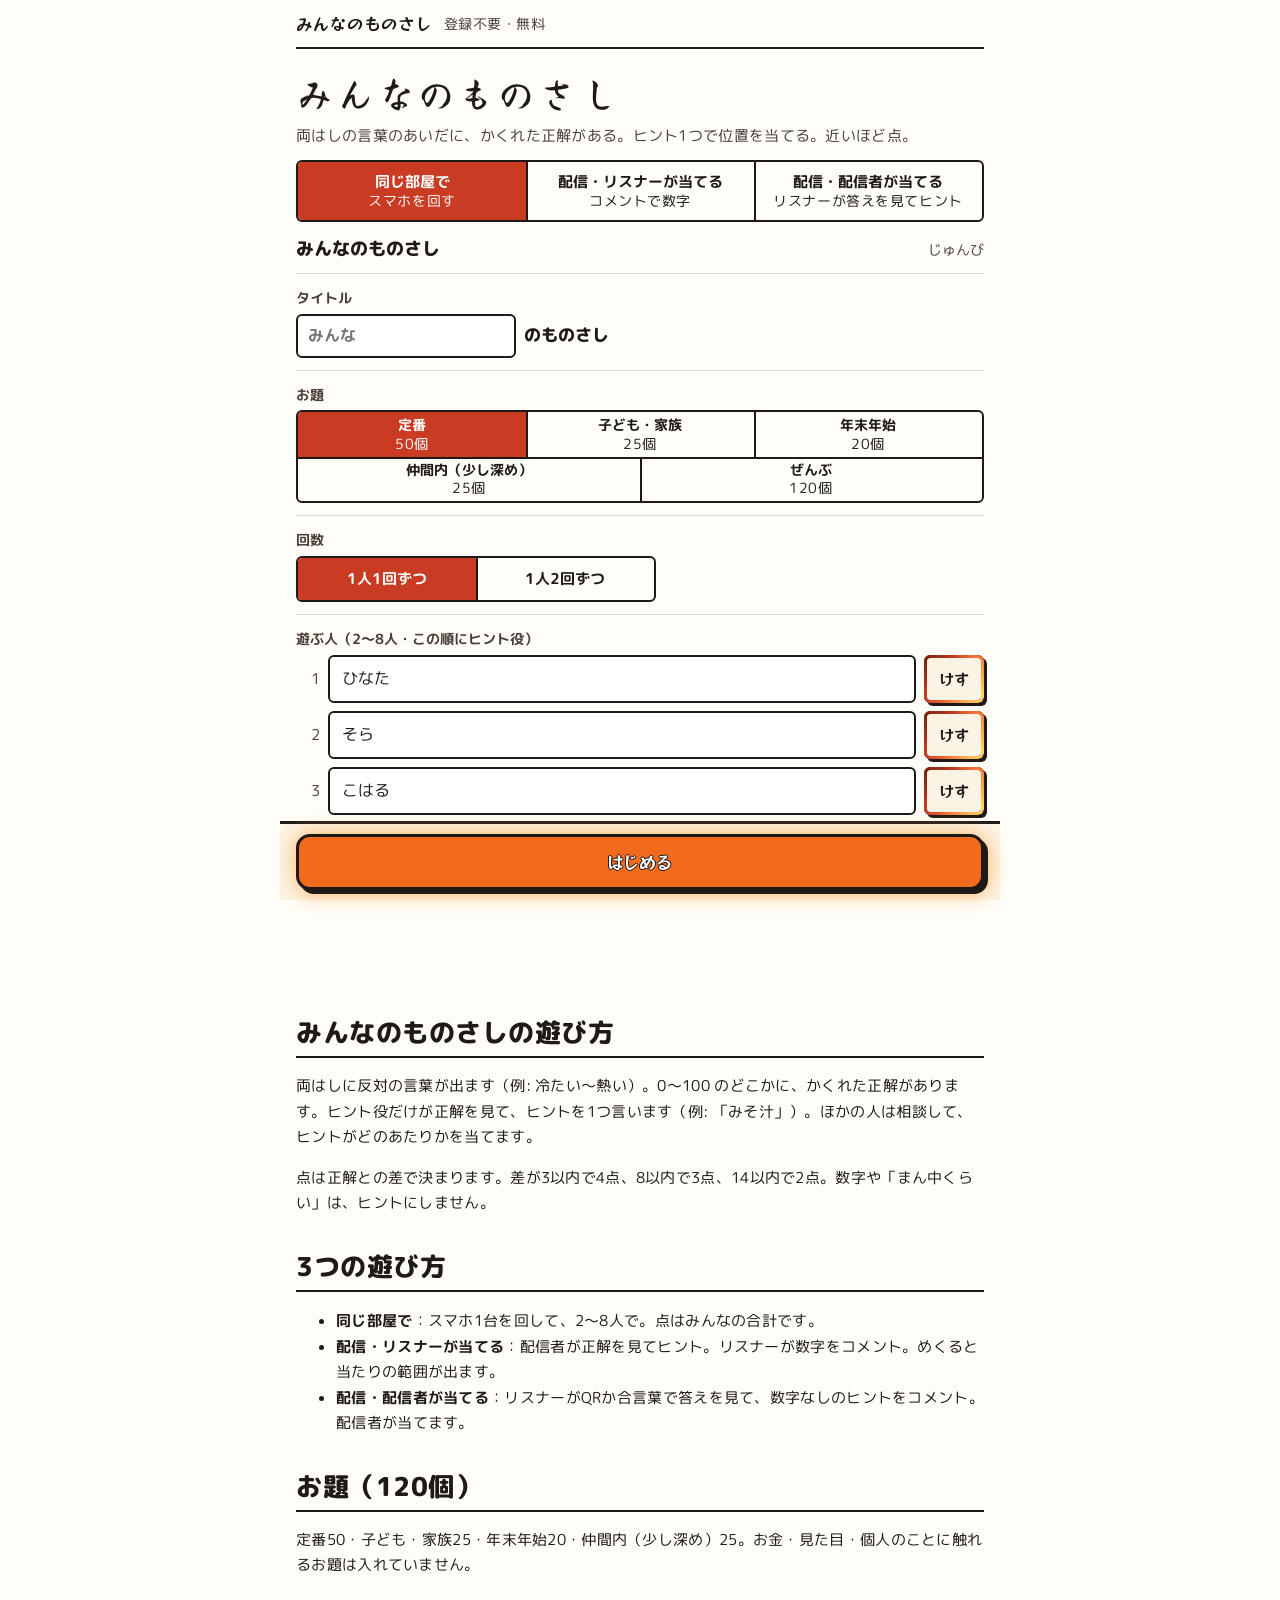
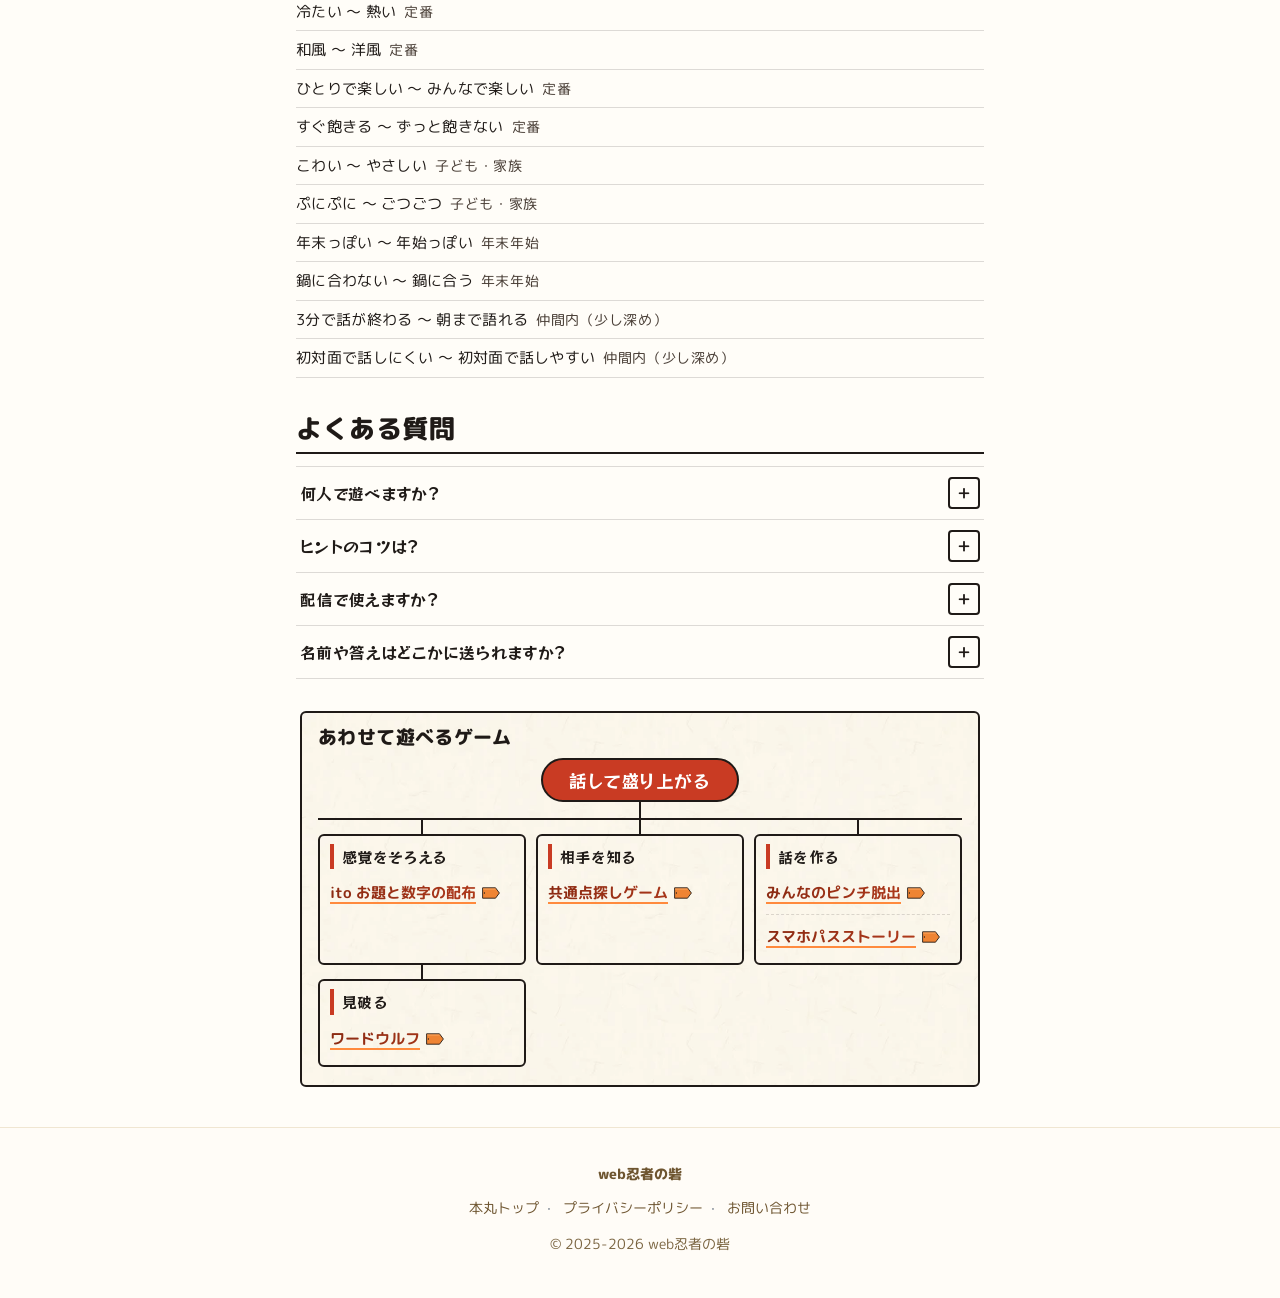
==== index.html @ 62456481 "スマホを渡す場面の挿し絵を柴犬の忍者に（kit の旧キャラの絵をやめてサイトの img に）（旧シリーズの絵を柴犬の忍者に置き換え・確認待ち125） Co-Authored-By: Claude Op" ====
<!DOCTYPE html>
<html lang="ja">
<head>
<meta charset="UTF-8">
<meta name="viewport" content="width=device-width, initial-scale=1.0">
<title>みんなのものさし｜ヒント1つで目盛りの位置を当てる数字当てゲーム（無料）</title>
<meta name="description" content="みんなのものさしは、両はしの言葉のあいだにかくれた正解の位置を、ヒント1つで当てる会話ゲーム。スマホ1台を回して2〜8人で、配信ではリスナーと遊べます。定番・子ども・家族・年末年始・仲間内のお題120個。登録不要・無料。">
<meta name="theme-color" content="#ff8a3d">
<link rel="canonical" href="https://monosashi.kkpwebninja.com/">
<!-- WEBNINJA_UNIFIED_FAVICON -->
<link rel="icon" type="image/png" sizes="32x32" href="/favicon.png">
<link rel="icon" type="image/png" sizes="192x192" href="/favicon-192.png">
<link rel="apple-touch-icon" sizes="180x180" href="/apple-touch-icon.png">

<meta property="og:title" content="みんなのものさし｜ヒント1つで目盛りの位置を当てる">
<meta property="og:description" content="両はしの言葉のあいだのどこ？ヒント1つで当てる。スマホ1台でも配信でも。お題120個。">
<meta property="og:type" content="website">
<meta property="og:url" content="https://monosashi.kkpwebninja.com/">
<meta property="og:site_name" content="みんなのものさし">
<meta property="og:image" content="https://monosashi.kkpwebninja.com/ogp.jpg?d=20261023b">
<meta name="twitter:card" content="summary_large_image">
<meta name="twitter:image" content="https://monosashi.kkpwebninja.com/ogp.jpg?d=20261023b">

<script type="application/ld+json">
{
  "@context": "https://schema.org",
  "@type": "WebApplication",
  "name": "みんなのものさし",
  "url": "https://monosashi.kkpwebninja.com/",
  "description": "両はしの言葉のあいだにかくれた正解の位置を、ヒント1つで当てる会話ゲーム。スマホ1台を回して2〜8人で遊べるほか、配信ではリスナーが数字で当てる遊び方と、リスナーが答えを見てヒントを出し配信者が当てる遊び方がある。お題120個。",
  "applicationCategory": "GameApplication",
  "operatingSystem": "Web",
  "dateModified": "2026-11-04",
  "offers": {"@type":"Offer","price":"0","priceCurrency":"JPY"},
  "author": {"@type":"Organization","name":"web忍者の砦"}
}
</script>

<!-- 運営者の確認用（?kkptest=1 でこの端末だけオン・?kkptest=0 でオフ）。オンの間は GA4 を送らず広告も読まない -->
<script>
(function(){
  var t = false;
  try {
    if (/[?&]kkptest=1\b/.test(location.search)) localStorage.setItem('kkp-test','1');
    if (/[?&]kkptest=0\b/.test(location.search)) localStorage.removeItem('kkp-test');
    t = localStorage.getItem('kkp-test') === '1';
  } catch(e){}
  window.__kkpTest = t;
  if (t) window['ga-disable-G-2LM85GJN0L'] = true;
})();
</script>
<!-- Google Analytics（送るのは回数だけ。名前・タイトル・答えは送らない） -->
<script async src="https://www.googletagmanager.com/gtag/js?id=G-2LM85GJN0L"></script>
<script>
  window.dataLayer = window.dataLayer || [];
  function gtag(){dataLayer.push(arguments);}
  gtag('js', new Date());
  gtag('config', 'G-2LM85GJN0L');
</script>

<!-- 共通部品 D4（kkp-kit を kit/ にコピーしたもの。中は手で直さず kkp-kit 側で直して sync.sh）。
     配信モードの判定（KKit.stream）を広告より先に使うので defer なしで読む -->
<script src="/kit/kit.js?v=afa429f"></script>
<script>
// 前の版は「配信の2つ」を mo-mode だけで覚えていた。その人は配信モードのまま始める
try { if (localStorage.getItem('mo-stream') === null && /^(live|self)$/.test(localStorage.getItem('mo-mode') || '')) localStorage.setItem('mo-stream', '1'); } catch (e) {}
KKit.stream.init({ key: 'mo-stream' });
</script>
<!-- AdSense
     ふだんは「同じ部屋で」の結果を出したときに初めて読む（広告は結果のあとだけ）。
     配信モード（配信の2つ）では読まない。切り替えるとページを読み直すので、読んだ広告は残らない。 -->
<script>
(function(){
  var state = 0, waits = [];
  window.__moNoAds = KKit.stream.noAds();
  window.__moAdsLoaded = function(){ return state > 0; };
  window.__moLoadAds = function(cb){
    if (window.__moNoAds) return;
    if (cb) { if (state === 2) cb(); else waits.push(cb); }
    if (state) return; state = 1;
    var s = document.createElement('script');
    s.async = true; s.crossOrigin = 'anonymous';
    s.onload = s.onerror = function(){ state = 2; var w = waits; waits = []; w.forEach(function(f){ try { f(); } catch (e) {} }); };
    s.src = 'https://pagead2.googlesyndication.com/pagead/js/adsbygoogle.js?client=ca-pub-1298304917726270';
    document.head.appendChild(s);
  };
})();
</script>

<link rel="preconnect" href="https://fonts.googleapis.com">
<link rel="preconnect" href="https://fonts.gstatic.com" crossorigin>
<link href="https://fonts.googleapis.com/css2?family=M+PLUS+Rounded+1c:wght@400;700;800&display=swap" rel="stylesheet">
<!-- k-fonts:start -->
<link href="https://fonts.googleapis.com/css2?family=Yuji+Syuku&family=RocknRoll+One&display=swap&text=-%2F0123456789%3AABOPQRSabeimnotvwz%C2%A9%C2%B7%E2%88%92%E3%80%81%E3%80%82%E3%80%8C%E3%80%8D%E3%80%9C%E3%81%82%E3%81%84%E3%81%86%E3%81%88%E3%81%8A%E3%81%8B%E3%81%8C%E3%81%8D%E3%81%8F%E3%81%91%E3%81%93%E3%81%95%E3%81%97%E3%81%98%E3%81%99%E3%81%9A%E3%81%9B%E3%81%9D%E3%81%9F%E3%81%A0%E3%81%A1%E3%81%A3%E3%81%A4%E3%81%A6%E3%81%A7%E3%81%A8%E3%81%A9%E3%81%AA%E3%81%AB%E3%81%AE%E3%81%AF%E3%81%B0%E3%81%B3%E3%81%B6%E3%81%B8%E3%81%B9%E3%81%BB%E3%81%BE%E3%81%BF%E3%82%80%E3%82%81%E3%82%82%E3%82%84%E3%82%85%E3%82%88%E3%82%89%E3%82%8A%E3%82%8B%E3%82%8C%E3%82%8D%E3%82%8F%E3%82%92%E3%82%93%E3%82%A2%E3%82%A4%E3%82%A6%E3%82%A8%E3%82%AF%E3%82%B2%E3%82%B3%E3%82%B5%E3%82%B7%E3%82%B8%E3%82%B9%E3%82%BD%E3%82%BF%E3%83%81%E3%83%83%E3%83%84%E3%83%88%E3%83%89%E3%83%8A%E3%83%90%E3%83%91%E3%83%92%E3%83%94%E3%83%95%E3%83%96%E3%83%97%E3%83%99%E3%83%9A%E3%83%9B%E3%83%9D%E3%83%9E%E3%83%A0%E3%83%A1%E3%83%A7%E3%83%A9%E3%83%AA%E3%83%AB%E3%83%AC%E3%83%AF%E3%83%B3%E3%83%BB%E3%83%BC%E4%B8%80%E4%B8%8A%E4%B8%8D%E4%B8%A1%E4%B8%AD%E4%B8%B8%E4%BA%88%E4%BA%BA%E4%BB%A5%E4%BB%B2%E4%BB%BB%E4%BD%8D%E4%BD%95%E4%BD%9C%E4%BD%BF%E4%BE%8B%E4%BF%A1%E5%80%8B%E5%85%A5%E5%85%B1%E5%86%85%E5%86%B7%E5%87%BA%E5%88%9D%E5%89%8D%E5%8F%8D%E5%8F%8E%E5%8F%96%E5%8F%B0%E5%90%88%E5%90%8C%E5%90%8D%E5%91%82%E5%91%8A%E5%95%8F%E5%9B%9E%E5%9B%B2%E5%A3%B2%E5%A4%A7%E5%A7%8B%E5%AD%90%E5%AD%97%E5%AE%9A%E5%AE%B6%E5%AF%BE%E5%B0%86%E5%B0%8F%E5%B0%91%E5%B1%8B%E5%B1%B1%E5%B7%AE%E5%B8%83%E5%B9%85%E5%B9%B4%E5%B9%B8%E5%BA%83%E5%BA%A6%E5%BD%93%E5%BD%B9%E5%BE%97%E5%BF%8D%E6%83%B3%E6%84%8F%E6%84%9F%E6%89%8B%E6%8E%A2%E6%95%B0%E6%96%99%E6%96%B0%E6%96%B9%E6%97%8F%E6%9C%80%E6%9C%A8%E6%9C%AB%E6%9C%AC%E6%A0%BC%E6%AD%A3%E6%B1%81%E6%B1%BA%E6%B6%88%E6%B7%B1%E6%B7%B7%E7%82%B9%E7%84%A1%E7%86%B1%E7%89%88%E7%94%BB%E7%95%AA%E7%99%BB%E7%9B%9B%E7%9B%AE%E7%9B%B8%E7%9E%AC%E7%9F%A5%E7%A0%A6%E7%A0%B4%E7%A4%BA%E7%AB%AF%E7%AC%AC%E7%AD%94%E7%AF%84%E7%BD%AE%E8%80%85%E8%84%B1%E8%91%89%E8%A1%A8%E8%A6%81%E8%A6%8B%E8%A6%9A%E8%A7%A3%E8%A7%A6%E8%A8%80%E8%A8%88%E8%A9%B1%E8%AB%87%E8%B2%A9%E8%B3%AA%E8%B6%B3%E8%BE%BC%E8%BF%91%E9%80%81%E9%80%9A%E9%81%8A%E9%81%A9%E9%81%B8%E9%83%A8%E9%85%8D%E9%87%91%E9%8C%B2%E9%96%93%E9%9B%86%E9%9D%92%E9%9D%A2%E9%A0%86%E9%A1%8C%E9%A2%A8%EF%BC%88%EF%BC%89%EF%BC%8B%EF%BC%9A%EF%BC%9F%EF%BD%9C" rel="stylesheet">
<!-- k-fonts:end -->
<link rel="stylesheet" href="/kit/kit.css?v=afa429f">
<script src="/js/odai.js"></script>
<script src="/js/code.js"></script>
<style>
/* ---- このサイトだけの並べ方（k- 以外の名前） ---- */
[hidden]{display:none!important}
*{box-sizing:border-box}
body{margin:0;background:var(--k-surface)}
button,input,select{font:inherit;color:inherit}
:root{--ord:#a9430b}
.mo-wrap{max-width:720px;margin:0 auto;padding:0 16px}
.mo-top{display:flex;align-items:center;gap:12px;flex-wrap:wrap;padding:10px 0;border-bottom:2px solid var(--k-sumi)}
.mo-top>a{color:var(--k-sumi);text-decoration:none;font-family:var(--k-bold);font-size:16px;letter-spacing:.06em}
.mo-top>small{font-size:14px;color:var(--k-text-2)}
.mo-viewst{display:flex;align-items:center;gap:16px;margin-left:auto;font-size:14px}
.mo-viewst a{color:var(--k-sumi);font-weight:700}
.mo-viewbar{flex-basis:100%}
.mo-packs>button{font-size:14px;padding:4px 8px}
.op-resume{grid-column:1/-1;margin:8px 0 0}
.rb-res{display:flex;align-items:center;justify-content:center;gap:12px;margin-top:10px}
.rb-res .k-result b{font-size:28px}
.rb-res .sa{font-size:20px;font-weight:800}
.rm-end{display:flex;align-items:center;gap:16px;flex-wrap:wrap}
.rm-end .k-result{flex:1 1 200px}
.rm-end .k-result b small{display:inline;font-size:18px;color:var(--k-text-2)}
.rm-log .k-num{font-family:var(--k-bold);font-weight:400;font-size:18px}
.rm-log .p0{color:var(--k-text-2)}
.rm-msg .k-pass{margin:8px auto 4px;width:min(220px,64%)}
h1.mo-h1{margin:20px 0 6px;font-family:var(--k-brush);font-weight:400;font-size:32px;letter-spacing:.06em;line-height:1.25}
.mo-lead{margin:0 0 12px;font-size:15px;line-height:1.7;color:var(--k-text-2)}
.mo-modes{margin:8px 0 0}
.mo-modes>button{min-height:60px}
.mo-modes>button:disabled{opacity:.45;cursor:default}
.mo-note{margin:6px 0 0;font-size:14px;line-height:1.6;color:var(--k-text-2)}
.lbl{display:block;font-size:14px;font-weight:700;color:var(--k-text-2);margin-bottom:4px}
.txt,.sel{width:100%;height:48px;padding:0 12px;border:2px solid var(--k-sumi);border-radius:var(--k-r);background:#fff;font-size:16px}
.txt:focus,.sel:focus{outline:4px double var(--k-shu);outline-offset:2px}
.linkbtn{background:none;border:0;padding:0 4px;min-height:44px;color:var(--k-text-2);text-decoration:underline;font-size:14px;cursor:pointer}

/* ---- ものさし（目盛り）。見た目は kit の k-ruler（竹のものさし・点の帯・予想の針・墨の幕）。ここは大きさと置き方だけ ---- */
.k-ruler-cover>span{font-size:16px}
@keyframes fadeUp{0%{opacity:0;transform:translateY(8px)}100%{opacity:1;transform:none}}
.fadeup{display:inline-block;animation:fadeUp .4s ease both}

/* ---- 同じ部屋で（スマホを回す） ---- */
.room{padding:4px 0 0}
.rm-top{display:flex;align-items:baseline;justify-content:space-between;gap:8px;padding:8px 0;border-bottom:1px solid var(--k-line-soft)}
.rm-top b{font-size:18px;font-weight:800;overflow:hidden;text-overflow:ellipsis;white-space:nowrap}
.rm-top span{font-size:14px;color:var(--k-text-2);white-space:nowrap}
.rm-main{padding:12px 0 16px}
.rm-setup section{padding:12px 0;border-top:1px solid var(--k-line-soft)}
.rm-setup section:first-child{border-top:0;padding-top:0}
.rm-setup .row{display:flex;gap:8px;margin-bottom:8px;align-items:center}
.rm-setup .row .txt{flex:1;min-width:0}
.rm-setup .num{flex:none;width:24px;font-size:15px;color:var(--k-text-2);text-align:right}
.rm-setup .row .k-btn-sub{flex:none;min-height:48px;padding:0 12px;font-size:15px;box-shadow:var(--k-sh-s)}
.rm-two{display:grid;grid-template-columns:1fr 1fr;gap:12px}
.rm-msg{padding:20px 0 8px}
.rm-msg .k{font-size:15px;color:var(--k-text-2);margin:0}
.rm-msg h2{font-size:28px;line-height:1.35;margin:6px 0 10px;font-weight:800}
.rm-msg p{margin:6px 0;font-size:16px}
.rm-msg .topic{font-size:17px;font-weight:800;margin-top:18px;padding-top:12px;border-top:1px solid var(--k-line-soft)}
.rm-msg .total{font-family:var(--k-bold);font-size:48px;color:var(--ord);line-height:1.2;margin:4px 0}
.rm-msg .total small{font-size:18px;color:var(--k-text-2)}
.rm-log{list-style:none;margin:14px 0 0;padding:0;font-size:15px}
.rm-log li{display:flex;justify-content:space-between;gap:8px;padding:8px 0;border-top:1px solid var(--k-line-soft)}
.rb-who{font-size:15px;color:var(--k-text-2);margin:0 0 6px}
.rb-who b{color:var(--k-sumi);font-size:17px}
.rb-ends{display:flex;justify-content:space-between;align-items:flex-end;gap:12px;margin-bottom:8px}
.rb-ends span{font-size:20px;font-weight:800;line-height:1.3;max-width:48%}
.rb-ends .r{text-align:right}
.rb-bar{height:96px;margin-top:22px;touch-action:none}
.rb-bar.live{cursor:grab}
.rb-bar .grip{position:absolute;bottom:8px;transform:translateX(-50%);z-index:7;background:#fffdf8;color:var(--k-sumi);border:2px solid var(--k-sumi);border-radius:999px;font-size:14px;font-weight:800;padding:1px 10px;white-space:nowrap;pointer-events:none}
.rb-bar:focus-visible,.oslider:focus-visible{outline:4px double var(--k-shu);outline-offset:3px}
.rb-scale{display:flex;justify-content:space-between;font-size:14px;color:var(--k-text-2);margin-top:4px}
.rb-big{text-align:center;font-size:24px;font-weight:800;margin-top:14px;line-height:1.35}
.rb-big .n{font-family:var(--k-bold);font-size:44px;color:var(--ord)}
.rb-big .pt{color:var(--ord)}
.rb-note{text-align:center;font-size:15px;color:var(--k-text-2);margin:8px 0 0}
.rm-bar{position:sticky;bottom:0;z-index:30;margin:0 -16px;padding:10px 16px calc(10px + env(safe-area-inset-bottom));border-top:3px solid var(--k-sumi);background:var(--k-kinari)}
.rm-bar .k-btn-main{display:flex;width:100%}
.rm-bar .sub{display:flex;justify-content:flex-end;min-height:0}
.nudge{display:flex;align-items:center;gap:8px;margin:0 0 8px}
.nudge .k-btn-sub{flex:none;width:72px;min-height:52px;padding:0;font-size:20px;box-shadow:var(--k-sh-s)}
.nudge output{flex:1;text-align:center;font-size:15px;color:var(--k-text-2)}
.nudge output b{font-family:var(--k-bold);font-weight:400;font-size:28px;color:var(--k-sumi);margin-left:6px}
.mo-adwrap{margin:8px 0 0}
body.playing .room{min-height:100vh;min-height:100dvh;display:flex;flex-direction:column}
body.playing .rm-main{flex:1}
body.playing .mo-top,body.playing #choose,body.playing #about,body.playing #uniFoot{display:none!important}

/* ---- 配信（操作画面）: 1画面に収める ---- */
body.stream #app{max-width:1200px}
body.stream .mo-h1,body.stream .mo-lead,body.stream #about,body.stream #uniFoot,body.stream .mo-adwrap{display:none!important}
body.stream .mo-modes>button{min-height:52px;padding:4px 12px}
.stage{display:grid;grid-template-columns:minmax(0,1fr) minmax(0,1fr);gap:0 28px;padding:4px 0 8px}
.stage[data-mode="live"] [data-for="self"],.stage[data-mode="self"] [data-for="live"]{display:none!important}
.op section{padding:10px 0;border-top:1px solid var(--k-line-soft)}
.op section:first-child{border-top:0}
.steps{list-style:none;margin:0;padding:6px 0 4px;display:flex;flex-wrap:wrap;gap:4px 16px;font-size:15px;color:var(--k-text-2)}
.steps li{padding-bottom:2px;border-bottom:3px solid transparent}
.steps li.now{color:var(--k-sumi);font-weight:800;border-bottom-color:var(--k-orange)}
.op-two{display:grid;grid-template-columns:1fr 1fr;gap:12px}
.round{display:flex;justify-content:space-between;align-items:baseline;gap:8px;font-size:15px;font-weight:700;margin-bottom:6px}
.round b{font-family:var(--k-bold);font-weight:400}
.secret{background:#ffe9d6;border-radius:var(--k-r);padding:10px 12px;font-size:15px;line-height:1.5}
.secret strong{display:block;font-size:18px}
.secret small{display:block;font-size:14px;color:var(--k-text-2);margin-top:2px}
.secret.blind{background:#efe7da}
.secret .ans{font-family:var(--k-bold);font-size:24px;color:var(--ord)}
.mini{--k-ruler-u:.42px;height:40px;margin:8px 0 2px}
.mini .k-ruler-zone>b{display:none}
.mini-ends{display:flex;justify-content:space-between;gap:8px;font-size:14px;color:var(--k-text-2)}
.qrstate{display:flex;align-items:center;justify-content:space-between;gap:12px;flex-wrap:wrap}
.qrstate p{margin:0;font-size:15px;line-height:1.5}
.qrstate p b{font-family:var(--k-bold);font-weight:400;font-size:22px;letter-spacing:.08em;margin-left:6px}
.qrstate .k-btn-sm{min-height:48px;font-size:16px}
.oslider{--k-ruler-u:.625px;height:60px;touch-action:none;cursor:pointer;margin-top:18px}
.oslider.off{opacity:.5;cursor:default}
.manual{display:flex;gap:8px;margin-top:8px}
.manual .txt{width:120px;flex:none;font-size:20px;font-weight:800;text-align:center}
.manual .k-btn-sm{min-height:48px}
.mainbar{padding:12px 0 0;border-top:3px solid var(--k-sumi);margin-top:4px}
.mainbar .k-btn-main{display:flex;width:100%}
.mainbar .sub{display:flex;justify-content:space-between;align-items:center;gap:8px;font-size:14px;color:var(--k-text-2)}
@media (max-width:767px){ .stage{display:none!important} }
/* 2026-10-23 小さい窓（960x540 など）でも全体は縮めない（倍率0.6まで縮んで字が 9.9〜11px になっていた）。
   入らないときだけ fit() が body[data-sfit] に段を足す（"1" → "1 2" → "1 2 3"）。ここの px がそのまま画面の px（字14px以上・押す所44px以上）。
   1＝余白を詰め、見出しを左に置いて1行に　2＝補足の小さい字（OBSの案内・遊び方の説明・お題の数）を外す　3＝手もとの小さいものさしの目盛りの数字（0・50・100）と、めくったあとの使えない入力を外す */
body.stream[data-sfit~="1"] .mo-top{padding:4px 0 6px;gap:4px 12px}
body.stream[data-sfit~="1"] .mo-modes{margin:6px 0 0}
body.stream[data-sfit~="1"] .mo-modes>button{min-height:48px;padding:2px 10px}
body.stream[data-sfit~="1"] .stage{padding:2px 0 4px}
body.stream[data-sfit~="1"] .op section{padding:5px 0}
body.stream[data-sfit~="1"] .steps{padding:2px 0}
body.stream[data-sfit~="1"] .op section:has(>.k-stream-title),body.stream[data-sfit~="1"] .op section:has(>.mo-packs){display:flex;align-items:center;gap:10px}
body.stream[data-sfit~="1"] .op section:has(>.k-stream-title)>.lbl,body.stream[data-sfit~="1"] .op section:has(>.mo-packs)>.lbl,body.stream[data-sfit~="2"] .op section:has(>#oHint)>.lbl{flex:none;margin:0;white-space:nowrap}
body.stream[data-sfit~="1"] .op section>.mo-packs{flex:1;margin:0}
body.stream[data-sfit~="1"] .op section>.k-stream-title,body.stream[data-sfit~="1"] .op section>#oHint{flex:1;min-width:0}
body.stream[data-sfit~="1"] .secret{padding:6px 10px}
body.stream[data-sfit~="1"] .mini{height:32px;margin:4px 0 2px}
body.stream[data-sfit~="1"] .oslider{margin-top:8px}
body.stream[data-sfit~="1"] .mainbar{padding:8px 0 0}
body.stream[data-sfit~="1"] .nudge{margin-bottom:4px}
body.stream[data-sfit~="2"] .k-view-open>p{display:none}
body.stream[data-sfit~="2"] .mo-modes>button small{display:none}
body.stream[data-sfit~="2"] .mo-modes>button{min-height:44px}
body.stream[data-sfit~="2"] .mo-packs>button small{display:none}
body.stream[data-sfit~="2"] .mo-packs>button{min-height:44px;padding:2px 8px;font-size:14px;white-space:nowrap}
body.stream[data-sfit~="2"] .mo-packs{display:flex;flex-wrap:nowrap}
body.stream[data-sfit~="2"] .mo-packs>button{flex:auto}
body.stream[data-sfit~="2"] .op section:has(>#oHint){display:flex;align-items:center;gap:10px}
body.stream[data-sfit~="2"] .op section>label .lbl-x{display:none}
body.stream[data-sfit~="2"] .secret small{margin-top:0}
body.stream[data-sfit~="2"] .round{margin-bottom:4px}
body.stream[data-sfit~="3"] .secret .mini-ends{display:none}
body.stream[data-sfit~="3"] .secret .mini{margin-bottom:6px}
body.stream[data-sfit~="3"] .steps{gap:2px 12px}
body.stream[data-sfit~="2"] #oNearBox:not([hidden]){display:flex;align-items:center;gap:10px}
body.stream[data-sfit~="2"] #oNearBox>.lbl{flex:1;margin:0}
/* めくったあと（正解・結果）は、使えない予想の入力（±1・数字）を外して、いちばん近い数字の欄を出す */
body.stream[data-sfit~="3"] .stage:is([data-phase="reveal"],[data-phase="end"]) .op .nudge,body.stream[data-sfit~="3"] .stage:is([data-phase="reveal"],[data-phase="end"]) .manual{display:none}

/* ---- 読みもの（ふだんだけ） ---- */
.mo-about{margin:40px 0 0}
.mo-about p,.mo-about li{font-size:15px;line-height:1.7}
.mo-ex{margin:0;padding:0;list-style:none}
.mo-ex li{padding:6px 0;border-bottom:1px solid var(--k-line-soft);font-size:15px}
.mo-ex li small{color:var(--k-text-2);font-size:14px;margin-left:8px}
@media (min-width:768px){ h1.mo-h1{font-size:38px} }
@media (prefers-reduced-motion:reduce){*,*::before,*::after{animation-duration:.01ms!important;animation-delay:0ms!important;transition-duration:.01ms!important}}
/* kit の13pxの札・注記はこのサイトでは14pxに */
.k-tag,.k-upd,.k-result small,.k-seg>button small,.k-seg>label small{font-size:14px}
</style>
<!-- kkp-rel-d4:start -->
<style id="kkp-rel-d4">
/* あわせて使えるアプリ（統一仕様の欄）を D4 に: 和紙の面・筆の見出し・墨の字＋オレンジの下線＋道しるべ。入れ物なので影なし（kit: 影は押せるものだけ）。中身とリンクは触らない（インライン style に勝つため !important） */
@media screen{
.kkp-rel{box-sizing:border-box;background:var(--k-kinari) url(/kit/img/d4-washi.webp) 0 0/320px auto!important;border:var(--k-bw-s) solid var(--k-sumi)!important;border-radius:var(--k-r)!important;box-shadow:none!important;padding:12px 16px 6px!important;color:var(--k-sumi);text-align:left}
.kkp-rel>div:first-child,.kkp-rel>b:first-child{display:block;margin:0 0 4px!important;padding:0!important;border:0!important;font-family:var(--k-head)!important;font-weight:800!important;font-size:19px!important;line-height:1.3!important;letter-spacing:.02em;color:var(--k-sumi)!important;font-feature-settings:"palt" 1}
.kkp-rel>a{display:flex!important;align-items:center;gap:12px;box-sizing:border-box;min-height:48px;margin:0!important;padding:10px 0!important;border:0!important;border-top:1px dashed var(--k-line-soft)!important;background:none!important;color:var(--k-sumi)!important;font-size:15px!important;font-weight:700!important;line-height:1.55!important;letter-spacing:.02em;text-decoration:underline!important;text-decoration-color:var(--k-orange)!important;text-decoration-thickness:2px!important;text-underline-offset:4px;-webkit-tap-highlight-color:transparent}
.kkp-rel>a::after{content:"";flex:none;width:26px;height:17px;margin-left:auto;background:var(--k-sign) center/100% 100% no-repeat;transition:transform .2s}
.kkp-rel>a:hover{color:var(--k-shu)!important}
.kkp-rel>a:hover::after,.kkp-rel>a:active::after,.kkp-rel>a:focus-visible::after{transform:translateX(4px)}
}
@media screen and (max-width:712px){.kkp-rel{max-width:calc(100vw - 24px)!important;margin-left:auto!important;margin-right:auto!important}}
/* 本の紹介（Amazonアソシエイト・2026-11-04） */
.bk{margin-top:26px}
.bk>h2{margin:0;padding-bottom:4px;border-bottom:2px solid var(--k-sumi);font-size:18px;font-weight:800}
.bk-pr{margin:8px 0 2px;font-size:12px;line-height:1.6;color:var(--k-text-2)}
.bk-pr span{display:inline-block;margin-right:6px;padding:0 5px;border:1.5px solid var(--k-text-2);border-radius:3px;font-weight:800}
.bk-list{margin:0;padding:0;list-style:none}
.bk-list li{border-bottom:1px solid var(--k-line-soft)}
.bk-list a{display:flex;flex-direction:column;justify-content:center;min-height:52px;padding:8px 26px 8px 0;position:relative;text-decoration:none;color:var(--k-sumi)}
.bk-list b{font-size:15px;font-weight:800;line-height:1.45}
.bk-list span{font-size:13px;line-height:1.5;color:var(--k-text-2)}
.bk-list em{font-style:normal;font-weight:800;color:var(--k-sumi)}
.bk-list a::after{content:"→";position:absolute;right:4px;top:50%;transform:translateY(-50%);color:var(--k-orange)}
.bk-ku{margin:8px 0 0;font-size:13px;line-height:1.7;color:var(--k-text-2)}
.bk-ku a{font-weight:800;color:var(--k-sumi)}
.bk{text-align:left}
</style>
<!-- kkp-rel-d4:end -->
<script type="application/ld+json">
{
  "@context": "https://schema.org",
  "@type": "FAQPage",
  "mainEntity": [
    {
      "@type": "Question",
      "name": "何人で遊べますか？",
      "acceptedAnswer": {
        "@type": "Answer",
        "text": "「同じ部屋で」は2〜8人です。配信は、リスナーの人数に決まりはありません。"
      }
    },
    {
      "@type": "Question",
      "name": "ヒントのコツは？",
      "acceptedAnswer": {
        "@type": "Answer",
        "text": "正解の位置に合いそうな「もの」を1つ言います。たとえば「冷たい〜熱い」の70なら「お風呂」。人によって感じ方がちがうほど、話が広がります。"
      }
    },
    {
      "@type": "Question",
      "name": "配信で使えますか？",
      "acceptedAnswer": {
        "@type": "Answer",
        "text": "使えます。パソコンで配信の遊び方を選ぶと広告が消え、OBSに取り込む表示ページ（/view/）が使えます。くわしくは配信で使う方へ。"
      }
    },
    {
      "@type": "Question",
      "name": "名前や答えはどこかに送られますか？",
      "acceptedAnswer": {
        "@type": "Answer",
        "text": "送りません。名前とタイトルは、この端末の中だけに置きます。"
      }
    }
  ]
}
</script>
</head>
<body class="k-page">
<div class="mo-wrap" id="app">
  <header class="mo-top">
    <a href="/">みんなのものさし</a><small id="topNote">登録不要・無料</small>
    <span class="mo-viewst" id="viewSt" hidden><span class="k-live" data-k-live="kkp-monosashi">表示ページ：つながっていません</span><a href="/haishin/">使い方</a></span>
    <div class="mo-viewbar k-view-open" id="viewBar" data-k-view="/view/" data-k-ch="kkp-monosashi" data-k-name="moView" hidden></div>
  </header>

  <!-- ===== 遊び方を選ぶ（はぁ・ito と同じ3択） ===== -->
  <section id="choose">
    <h1 class="mo-h1">みんなのものさし</h1>
    <p class="mo-lead">両はしの言葉のあいだに、かくれた正解がある。ヒント1つで位置を当てる。近いほど点。</p>
    <div class="k-seg k-seg-3 mo-modes" role="group" aria-label="遊び方">
      <button type="button" data-mode="room">同じ部屋で<small>スマホを回す</small></button>
      <button type="button" data-mode="live">配信・リスナーが当てる<small>コメントで数字</small></button>
      <button type="button" data-mode="self">配信・配信者が当てる<small>リスナーが答えを見てヒント</small></button>
    </div>
    <p class="mo-note" id="spNote">配信の2つは、パソコン（幅768以上）で選べます。</p>
  </section>

  <!-- ===== 同じ部屋で ===== -->
  <section class="room" id="room" hidden aria-label="同じ部屋で遊ぶ">
    <div class="rm-top"><b id="rTitle">みんなのものさし</b><span id="rInfo">じゅんび</span></div>
    <div class="rm-main">
      <div class="rm-setup" id="rSetup">
        <section>
          <span class="lbl">タイトル</span>
          <label class="k-stream-title" id="rTitleBox"><input id="rTitleIn" type="text" autocomplete="off" enterkeyhint="done" placeholder="みんな" maxlength="12" aria-label="タイトルの名前の部分"><span>のものさし</span></label>
        </section>
        <section>
          <span class="lbl">お題</span>
          <div class="k-seg k-seg-3 mo-packs" role="group" aria-label="お題" id="rPack"></div>
        </section>
        <section>
          <span class="lbl">回数</span>
          <div class="k-seg k-seg-2" role="group" aria-label="回数" id="rLaps" style="max-width:360px"><button type="button" data-v="1">1人1回ずつ</button><button type="button" data-v="2">1人2回ずつ</button></div>
        </section>
        <section>
          <span class="lbl">遊ぶ人（2〜8人・この順にヒント役）</span>
          <div id="rNames"></div>
          <button class="k-btn k-btn-sub" id="rAdd" type="button" style="min-height:44px;box-shadow:var(--k-sh-s)">人を足す</button>
        </section>
      </div>
      <div class="rm-msg" id="rMsg" hidden></div>
      <div id="rBoard" hidden>
        <p class="rb-who" id="rWho"></p>
        <div class="rb-ends"><span id="rL"></span><span class="r" id="rR"></span></div>
        <div class="rb-bar k-ruler" id="rbBar" role="slider" aria-label="みんなの予想の位置" aria-valuemin="0" aria-valuemax="100" aria-valuenow="50" tabindex="-1">
          <div class="k-ruler-face">
            <i class="k-ruler-zone k-ruler-z2" id="rz2"><b>2</b></i>
            <i class="k-ruler-zone k-ruler-z3" id="rz3"><b>3</b></i>
            <i class="k-ruler-zone k-ruler-z4" id="rz4"><b>4</b></i>
            <i class="k-ruler-mark" id="rMark"></i>
          </div>
          <i class="k-ruler-needle" id="rNeedle" hidden></i>
          <div class="grip" id="rGrip" hidden>50</div>
          <div class="k-ruler-cover" id="rCover"><span>正解はかくれています</span></div>
        </div>
        <div class="rb-scale"><span>0</span><span>50</span><span>100</span></div>
        <div class="rb-big" id="rBig"></div>
        <p class="rb-note" id="rNote"></p>
      </div>
      <div class="mo-adwrap" id="adWrap" hidden>
        <div class="kkp-ad"><div class="kkp-ad-label">スポンサーリンク</div><ins class="adsbygoogle" style="display:inline-block" data-ad-client="ca-pub-1298304917726270" data-ad-slot="2937937957"></ins></div>
      <!-- 本の紹介（Amazonアソシエイト・2026-11-04。価格は書かない・読み放題は置いた日に商品ページで確認） -->
      <section class="bk" aria-labelledby="bk-h">
        <h2 id="bk-h">集まりで遊べるゲームの本</h2>
        <p class="bk-pr"><span>PR</span>Amazonのリンクです。Amazonのアソシエイトとして、web忍者の砦は適格販売により収入を得ています。</p>
        <ul class="bk-list">
          <li><a href="https://www.amazon.co.jp/dp/407456906X?tag=kkp15-22" target="_blank" rel="nofollow sponsored noopener" onclick="if(typeof gtag==='function')gtag('event','aff_amazon_book')"><b>最新版 いちばんたのしいレクリエーションゲーム</b><span>小山混</span></a></li>
          <li><a href="https://www.amazon.co.jp/dp/4938874911?tag=kkp15-22" target="_blank" rel="nofollow sponsored noopener" onclick="if(typeof gtag==='function')gtag('event','aff_amazon_book')"><b>リラックスと集中を一瞬でつくる アイスブレイク ベスト50</b><span>青木将幸</span></a></li>
        </ul>
      </section>
      </div>
    </div>
    <div class="rm-bar">
      <div class="nudge" id="rNudge" hidden><button class="k-btn k-btn-sub" type="button" data-d="-1" aria-label="1つ左へ">−1</button><output id="rVal">みんなの予想<b>50</b></output><button class="k-btn k-btn-sub" type="button" data-d="1" aria-label="1つ右へ">＋1</button></div>
      <button class="k-btn k-btn-main" id="rMain" type="button">はじめる</button>
      <div class="sub"><button class="linkbtn" id="rQuit" type="button" hidden>やめて最初の画面へ</button></div>
    </div>
  </section>

  <!-- ===== 配信（操作画面）。映すのは /view/ ===== -->
  <main class="stage" id="stage" data-mode="live" hidden>
    <div class="op-resume" id="oResume" hidden></div>
    <div class="op">
      <section><ol class="steps" id="steps"></ol></section>
      <section>
        <span class="lbl">タイトル</span>
        <label class="k-stream-title" id="oTitleBox"><input id="oTitle" type="text" autocomplete="off" enterkeyhint="done" placeholder="みんな" maxlength="12" aria-label="タイトルの名前の部分"><span>のものさし</span></label>
      </section>
      <section>
        <span class="lbl">お題</span>
        <div class="k-seg k-seg-3 mo-packs" role="group" aria-label="お題" id="oPack"></div>
      </section>
      <section>
        <div class="round"><span id="oRound">第1問 / 5</span><span>合計 <b id="oTotal">0</b>点</span></div>
        <div class="secret" id="oSecret"></div>
      </section>
      <section data-for="live">
        <label class="lbl" for="oHint">ヒント<span class="lbl-x">（12字まで。入れると画面に出る）</span></label>
        <input class="txt" id="oHint" type="text" autocomplete="off" enterkeyhint="next" placeholder="例: みそ汁" maxlength="12" disabled>
      </section>
      <section data-for="self" id="oQrBox" hidden>
        <div class="qrstate"><p id="oQrTxt"></p><button type="button" class="k-btn k-btn-sm" id="oQrToggle">もう一度大きく</button></div>
      </section>
    </div>
    <div class="op">
      <section>
        <span class="lbl" id="oGuessLbl">みんなの予想（コメントを見て入れる）</span>
        <div class="oslider off k-ruler" id="oSlider" role="slider" aria-label="予想の位置" aria-valuemin="0" aria-valuemax="100" aria-valuenow="50" tabindex="0">
          <div class="k-ruler-face"></div>
          <i class="k-ruler-needle k-off" id="oNdl" style="left:50%"></i>
        </div>
        <div class="mini-ends"><span id="oSL">0</span><span>50</span><span id="oSR">100</span></div>
        <div class="nudge" style="margin-top:8px"><button class="k-btn k-btn-sub" type="button" data-d="-1" aria-label="1つ左へ">−1</button><output id="oVal">予想<b>−</b></output><button class="k-btn k-btn-sub" type="button" data-d="1" aria-label="1つ右へ">＋1</button></div>
        <form class="manual" id="oManual"><input class="txt" id="oNum" type="text" inputmode="numeric" autocomplete="off" enterkeyhint="done" placeholder="0〜100" aria-label="予想の数字" maxlength="3"><button class="k-btn k-btn-sm" type="submit" id="oNumBtn">この数で入れる</button></form>
      </section>
      <section data-for="live" id="oNearBox" hidden>
        <label class="lbl" for="oNear">いちばん近い数字（任意・コメントから）</label>
        <input class="txt" id="oNear" type="text" inputmode="numeric" autocomplete="off" enterkeyhint="done" placeholder="例: 65" maxlength="3" style="width:160px">
      </section>
      <div class="mainbar">
        <button class="k-btn k-btn-main" id="oMain" type="button">お題を出す</button>
        <div class="sub"><span id="oScene"></span><button class="linkbtn" id="oReset" type="button">最初から</button></div>
      </div>
    </div>
  </main>

  <!-- ===== 読みもの（ふだんだけ） ===== -->
  <article class="mo-about" id="about">
    <h2 class="k-h2">みんなのものさしの遊び方</h2>
    <p>両はしに反対の言葉が出ます（例: 冷たい〜熱い）。0〜100 のどこかに、かくれた正解があります。ヒント役だけが正解を見て、ヒントを1つ言います（例: 「みそ汁」）。ほかの人は相談して、ヒントがどのあたりかを当てます。</p>
    <p>点は正解との差で決まります。差が3以内で4点、8以内で3点、14以内で2点。数字や「まん中くらい」は、ヒントにしません。</p>
    <h2 class="k-h2">3つの遊び方</h2>
    <ul>
      <li><b>同じ部屋で</b>：スマホ1台を回して、2〜8人で。点はみんなの合計です。</li>
      <li><b>配信・リスナーが当てる</b>：配信者が正解を見てヒント。リスナーが数字をコメント。めくると当たりの範囲が出ます。</li>
      <li><b>配信・配信者が当てる</b>：リスナーがQRか合言葉で答えを見て、数字なしのヒントをコメント。配信者が当てます。</li>
    </ul>
    <h2 class="k-h2">お題（120個）</h2>
    <p>定番50・子ども・家族25・年末年始20・仲間内（少し深め）25。お金・見た目・個人のことに触れるお題は入れていません。</p>
    <ul class="mo-ex" id="exList"></ul>
    <h2 class="k-h2">よくある質問</h2>
    <details class="k-fold"><summary>何人で遊べますか？</summary><div><p>「同じ部屋で」は2〜8人です。配信は、リスナーの人数に決まりはありません。</p></div></details>
    <details class="k-fold"><summary>ヒントのコツは？</summary><div><p>正解の位置に合いそうな「もの」を1つ言います。たとえば「冷たい〜熱い」の70なら「お風呂」。人によって感じ方がちがうほど、話が広がります。</p></div></details>
    <details class="k-fold"><summary>配信で使えますか？</summary><div><p>使えます。パソコンで配信の遊び方を選ぶと広告が消え、OBSに取り込む表示ページ（/view/）が使えます。くわしくは<a href="/haishin/">配信で使う方へ</a>。</p></div></details>
    <details class="k-fold"><summary>名前や答えはどこかに送られますか？</summary><div><p>送りません。名前とタイトルは、この端末の中だけに置きます。</p></div></details>
<!-- WEBNINJA_RELATED_APPS -->
<div class="kkp-rel" style="text-align:left;max-width:680px;margin:2rem auto 0;padding:1rem 1.2rem;background:#fffcf7;border:1px solid #f0e6d2;border-radius:12px;font-family:inherit;">
  <div style="font-weight:800;color:#6e5530;font-size:0.9rem;margin-bottom:0.3rem;">あわせて遊べるゲーム</div>
  <div class="k-map"><div class="k-map-core"><span>話して盛り上がる</span></div><div class="k-map-b"><div class="k-map-br"><p class="k-map-h">感覚をそろえる</p><a class="k-link" href="https://ito.kkpwebninja.com/">ito お題と数字の配布</a></div><div class="k-map-br"><p class="k-map-h">相手を知る</p><a class="k-link" href="https://kyoutsu.kkpwebninja.com/">共通点探しゲーム</a></div><div class="k-map-br"><p class="k-map-h">話を作る</p><a class="k-link" href="https://pinch.kkpwebninja.com/">みんなのピンチ脱出</a><a class="k-link" href="https://smarpassstory.kkpwebninja.com/">スマホパスストーリー</a></div><div class="k-map-br"><p class="k-map-h">見破る</p><a class="k-link" href="https://wordwolf.kkpwebninja.com/">ワードウルフ</a></div></div></div>
</div>
  </article>
</div>
<!-- WEBNINJA_UNIFIED_FOOTER -->
<footer style="text-align:center;padding:2rem 1rem 2.5rem;font-size:.875rem;color:#5f6b7a;line-height:2;border-top:1px solid #f0e6d2;margin-top:2.5rem;background:#fffcf7;" id="uniFoot">
  <div style="font-weight:800;color:#6e5530;font-size:.875rem;margin-bottom:0.4rem;">web忍者の砦</div>
  <div>
    <a href="https://kkpwebninja.com/" target="_blank" rel="noopener" style="color:#6e5530;text-decoration:none;margin:0 0.5rem;">本丸トップ</a>·
    <a href="https://privacypolicy.kkpwebninja.com/" target="_blank" rel="noopener" style="color:#6e5530;text-decoration:none;margin:0 0.5rem;">プライバシーポリシー</a>·
    <a href="https://kkpwebninja.com/otoiawase" target="_blank" rel="noopener" style="color:#6e5530;text-decoration:none;margin:0 0.5rem;">お問い合わせ</a>
  </div>
  <div style="margin-top:0.5rem;color:#7a6440;">© 2025-2026 web忍者の砦</div>
</footer>

<script>
(function () {
'use strict';
// ---- 小物 ----
const $ = s => document.querySelector(s);
const shuffle = a => { a = a.slice(); for (let i = a.length - 1; i > 0; i--) { const j = Math.floor(Math.random() * (i + 1)); [a[i], a[j]] = [a[j], a[i]]; } return a; };
const esc = s => String(s).replace(/[&<>"]/g, c => ({ '&': '&amp;', '<': '&lt;', '>': '&gt;', '"': '&quot;' }[c]));
const toHalf = s => String(s).replace(/[０-９]/g, c => String.fromCharCode(c.charCodeAt(0) - 0xFEE0));
const clamp = (x, a, b) => Math.max(a, Math.min(b, x));
const rint = (a, b) => a + Math.floor(Math.random() * (b - a + 1));
const store = { get(k) { try { return localStorage.getItem(k); } catch (e) { return null; } }, set(k, v) { try { localStorage.setItem(k, v); } catch (e) {} }, del(k) { try { localStorage.removeItem(k); } catch (e) {} } };
const finePointer = () => !!(window.matchMedia && matchMedia('(pointer:fine)').matches);
const wide = () => !!(window.matchMedia && matchMedia('(min-width:768px)').matches);
function track(n, p) { try { if (!window.__kkpTest && window.gtag) gtag('event', n, p || {}); } catch (e) {} }

const TOPICS = window.MO_TOPICS, PACKS = window.MO_PACKS, CODE = window.MO_CODE, SC = window.MO_SCORE;
const zonesAt = (ids, t) => ids.forEach((id, i) => { const e = $('#' + id); e.style.left = t + '%'; e.style.width = [29, 17, 7][i] + '%'; });

// ---- お題（パックの中から、最近出たものを避けて出す） ----
const PKEY = 'mo-pack', UKEY = 'mo-used';
let pack = PACKS[store.get(PKEY)] ? store.get(PKEY) : 'std';
let used = []; try { used = JSON.parse(store.get(UKEY) || '[]').filter(n => Number.isInteger(n)); } catch (e) {}
function nextTopic() {
  const pool = TOPICS.map((t, i) => i).filter(i => pack === 'all' || TOPICS[i][2] === pack);
  let fresh = pool.filter(i => used.indexOf(i) < 0);
  if (!fresh.length) { used = used.filter(i => pool.indexOf(i) < 0); fresh = pool; }
  const ti = shuffle(fresh)[0];
  used.push(ti); if (used.length > 90) used = used.slice(-90);
  store.set(UKEY, JSON.stringify(used));
  return ti;
}
// お題・回数は k-seg（選択中＝朱）
function paintSegs() {
  document.querySelectorAll('.mo-packs>button').forEach(b => b.setAttribute('aria-pressed', String(b.dataset.v === pack)));
  document.querySelectorAll('#rLaps>button').forEach(b => b.setAttribute('aria-pressed', String(+b.dataset.v === R.laps)));
}
function packSeg(el) {
  const cnt = k => k === 'all' ? TOPICS.length : TOPICS.filter(t => t[2] === k).length;
  el.innerHTML = Object.keys(PACKS).map(k => `<button type="button" data-v="${k}">${PACKS[k]}<small>${cnt(k)}個</small></button>`).join('');
  el.addEventListener('click', e => { const b = e.target.closest('[data-v]'); if (!b) return; pack = b.dataset.v; store.set(PKEY, pack); paintSegs(); });
}
packSeg($('#rPack')); packSeg($('#oPack'));

// ---- タイトル「〇〇のものさし」（kit の k-stream-title。この端末に覚える・空なら「みんな」） ----
const TKEY = 'mo-title';
const TT = KKit.streamTitle('#rTitleBox', { key: TKEY, onChange: () => { $('#rTitle').textContent = titleText(); } });
KKit.streamTitle('#oTitleBox', { key: TKEY, onChange: () => sendView() });
const titleText = () => TT.text();

// ---- 目盛りを指・マウスで動かす（ドラッグ・キー） ----
function makeSlider(el, get, set, active) {
  let drag = false;
  const at = e => { const r = el.getBoundingClientRect(), w = el.clientWidth || r.width; return clamp(Math.round((e.clientX - r.left - el.clientLeft) / w * 100), 0, 100); };   // 竹のふちの内側が 0〜100
  el.addEventListener('pointerdown', e => { if (!active()) return; drag = true; try { el.setPointerCapture(e.pointerId); } catch (_) {} set(at(e)); e.preventDefault(); });
  el.addEventListener('pointermove', e => { if (drag && active()) set(at(e)); });
  const end = () => { drag = false; };
  el.addEventListener('pointerup', end); el.addEventListener('pointercancel', end);
  el.addEventListener('keydown', e => {
    if (!active()) return;
    const k = { ArrowLeft: -1, ArrowDown: -1, ArrowRight: 1, ArrowUp: 1, PageDown: -10, PageUp: 10 }[e.key];
    if (k) { e.preventDefault(); set(clamp((get() ?? 50) + k, 0, 100)); }
  });
}

// ---- 広告（同じ部屋での結果のあとだけ。枠を見せた次のフレームで push） ----
function loadAd() {
  const w = $('#adWrap');
  if (window.__moNoAds || mode !== 'room') return;
  w.hidden = false;
  if (w.dataset.done) return; w.dataset.done = '1';
  requestAnimationFrame(() => window.__moLoadAds(() => { try { (window.adsbygoogle = window.adsbygoogle || []).push({}); } catch (e) {} }));
}

// ================= 同じ部屋で（スマホを回す） =================
const R = { phase: 'setup', names: ['ひなた', 'そら', 'こはる'], laps: 1, i: 0, rounds: 0, ti: 0, t: 50, g: 50, total: 0, log: [] };
const NKEY = 'mo-room-names';
try { const s = JSON.parse(store.get(NKEY) || 'null'); if (Array.isArray(s) && s.length >= 2) R.names = s.slice(0, 8).map(String); } catch (e) {}
const readNames = () => [...document.querySelectorAll('#rNames input')].map(e => e.value.trim());
function drawNames() {
  $('#rNames').innerHTML = R.names.map((n, i) => `<div class="row"><span class="num">${i + 1}</span><input class="txt" type="text" maxlength="8" autocomplete="off" enterkeyhint="next" aria-label="${i + 1}人目の名前" value="${esc(n)}" placeholder="${i + 1}人目の名前"><button class="k-btn k-btn-sub" type="button" data-del="${i}" ${R.names.length <= 2 ? 'disabled' : ''} aria-label="${i + 1}人目をけす">けす</button></div>`).join('');
  $('#rAdd').disabled = R.names.length >= 8;
}
$('#rNames').addEventListener('input', () => { R.names = readNames(); store.set(NKEY, JSON.stringify(R.names)); });
$('#rNames').addEventListener('click', e => { const b = e.target.closest('[data-del]'); if (!b || b.disabled) return; R.names = readNames(); R.names.splice(+b.dataset.del, 1); store.set(NKEY, JSON.stringify(R.names)); drawNames(); });
$('#rNames').addEventListener('keydown', e => { if (e.key !== 'Enter') return; e.preventDefault(); const ins = [...document.querySelectorAll('#rNames input')]; const k = ins.indexOf(e.target); if (ins[k + 1]) ins[k + 1].focus(); else e.target.blur(); });
$('#rAdd').addEventListener('click', () => { R.names = readNames(); if (R.names.length >= 8) return; R.names.push(''); drawNames(); const ins = document.querySelectorAll('#rNames input'); ins[ins.length - 1].focus(); });
$('#rLaps').addEventListener('click', e => { const b = e.target.closest('[data-v]'); if (!b) return; R.laps = +b.dataset.v; paintSegs(); });

const who = () => R.names[R.i % R.names.length];
const nm = n => esc(n) + 'さん';
function roomStart() {
  R.names = readNames().map((n, i) => n || `${i + 1}人目`);
  if (R.names.length < 2) return;
  store.set(NKEY, JSON.stringify(R.names));
  R.rounds = R.names.length * R.laps; R.i = 0; R.total = 0; R.log = [];
  track('mono_start', { mode: 'room' });
  roomPass();
}
function roomPass() { R.ti = nextTopic(); R.t = rint(6, 94); R.g = 50; R.phase = 'pass'; renderRoom(); }
function roomSetG(v) { if (R.phase !== 'guess') return; R.g = clamp(v, 0, 100); renderRoomGuess(); }
function renderRoomGuess() {
  $('#rNeedle').style.left = R.g + '%'; $('#rGrip').style.left = clamp(R.g, 7, 93) + '%'; $('#rGrip').textContent = R.g;
  $('#rVal').innerHTML = `みんなの予想<b>${R.g}</b>`; $('#rbBar').setAttribute('aria-valuenow', R.g);
  if (R.phase === 'guess') $('#rMain').textContent = `めくる（予想 ${R.g}）`;
}
makeSlider($('#rbBar'), () => R.g, roomSetG, () => R.phase === 'guess');
$('#rNudge').addEventListener('click', e => { const b = e.target.closest('[data-d]'); if (b) roomSetG(R.g + +b.dataset.d); });
$('#rMain').addEventListener('click', () => {
  if (R.phase === 'setup') roomStart();
  else if (R.phase === 'pass') { R.phase = 'peek'; renderRoom(); }
  else if (R.phase === 'peek') { R.phase = 'guess'; renderRoom(); }
  else if (R.phase === 'guess') { const d = Math.abs(R.g - R.t), p = SC.of(d); R.total += p; R.log.push({ who: who(), ti: R.ti, d, p }); R.phase = 'reveal'; renderRoom(); }
  else if (R.phase === 'reveal') { R.i++; if (R.i >= R.rounds) { R.phase = 'end'; track('mono_end', { mode: 'room' }); renderRoom(); loadAd(); } else roomPass(); }
  else if (R.phase === 'end') { R.i = 0; R.total = 0; R.log = []; $('#adWrap').hidden = true; track('mono_start', { mode: 'room' }); roomPass(); }
});
KKit.twice('#rQuit', { text: 'もう一度押すとやめる', when: () => R.phase !== 'setup' && R.phase !== 'end', ok: () => { R.phase = 'setup'; $('#adWrap').hidden = true; renderRoom(); } });
function renderRoom() {
  const p = R.phase, [L, Rt] = TOPICS[R.ti];
  const was = document.body.classList.contains('playing');
  document.body.classList.toggle('playing', mode === 'room' && p !== 'setup' && p !== 'end');
  if (was !== document.body.classList.contains('playing') || p === 'pass' || p === 'end') scrollTo(0, 0);
  $('#rTitle').textContent = titleText();
  $('#rInfo').textContent = p === 'setup' ? 'じゅんび' : p === 'end' ? 'おわり' : `第${R.i + 1}問 / ${R.rounds} ・ みんなで ${R.total}点`;
  $('#rSetup').hidden = p !== 'setup';
  $('#rMsg').hidden = !(p === 'pass' || p === 'end');
  $('#rBoard').hidden = !(p === 'peek' || p === 'guess' || p === 'reveal');
  $('#rNudge').hidden = p !== 'guess';
  $('#rQuit').hidden = p === 'setup';
  const bar = $('#rbBar');
  bar.classList.toggle('live', p === 'guess'); bar.tabIndex = p === 'guess' ? 0 : -1;
  if (p === 'setup') { $('#rTitleIn').value = store.get(TKEY) || ''; drawNames(); paintSegs(); }
  if (p === 'pass') {
    $('#rMsg').innerHTML = `<p class="k">第${R.i + 1}問 / ${R.rounds} ・ ヒント役</p><h2>${nm(who())}に<br>スマホを渡してね</h2><img loading="lazy" class="k-pass" src="/img/shiba-pass.webp" alt="柴犬の忍者" width="480" height="502"><p>ヒント役だけが画面を見ます。ほかの人は見ないでね。</p><p class="topic">お題: ${esc(L)} 〜 ${esc(Rt)}</p>`;
  }
  if (p === 'end') {
    const best = R.log.slice().sort((a, b) => a.d - b.d)[0], max = R.rounds * 4;
    const g = R.total >= max * .75 ? '名人' : R.total >= max * .5 ? '上手' : '健闘';
    $('#rMsg').innerHTML = `<div class="rm-end"><div class="k-result k-result-lg"><small>${R.rounds}問の合計</small><b class="k-num">${R.total}<small>点 / ${max}点</small></b></div><span class="k-stamp k-stamp-lg${g === '健闘' ? ' k-stamp-sumi' : ''} k-reveal-stamp" id="rEndStamp">${g}</span></div><p>いちばん近かったのは ${nm(best.who)}のヒント（差 ${best.d}）。</p>
      <ul class="rm-log">${R.log.map(l => `<li><span>${nm(l.who)} ・ ${esc(TOPICS[l.ti][0])}〜${esc(TOPICS[l.ti][1])}</span><b class="k-num${l.p ? '' : ' p0'}">${l.p}点</b></li>`).join('')}</ul>`;
    KKit.reveal('#rEndStamp');
  }
  if (p === 'peek' || p === 'guess' || p === 'reveal') {
    $('#rL').textContent = L; $('#rR').textContent = Rt;
    zonesAt(['rz2', 'rz3', 'rz4'], R.t); $('#rMark').style.left = R.t + '%';
    bar.classList.toggle('k-open', p !== 'guess');
    bar.classList.toggle('k-ruler-hit', p === 'reveal' && Math.abs(R.g - R.t) <= 3);
    $('#rCover').hidden = p === 'peek';
    $('#rNeedle').hidden = p === 'peek'; $('#rGrip').hidden = p === 'peek';
    if (p === 'peek') {
      $('#rWho').innerHTML = `<b>${nm(who())}</b>だけ見てね`;
      $('#rBig').innerHTML = `正解 <span class="n">${R.t}</span>`;
      $('#rNote').textContent = '数字は言わずに、ヒントを1つ口で言ってね。';
    } else if (p === 'guess') {
      $('#rWho').innerHTML = `ヒント役 ${nm(who())} ・ <b>みんなで相談</b>`;
      $('#rBig').innerHTML = '';
      $('#rNote').textContent = '目盛りを指で動かす。細かくは ±1。';
      renderRoomGuess();
    } else {
      const d = Math.abs(R.g - R.t), pt = SC.of(d);
      $('#rWho').innerHTML = `ヒント役 ${nm(who())}`;
      renderRoomGuess();
      $('#rBig').innerHTML = `<div class="rb-res k-reveal" id="rRes"><div class="k-result k-result-sm"><small>正解</small><b class="k-num">${R.t}</b></div><span class="sa">差 <b class="k-num">${d}</b></span><span class="k-stamp k-stamp-lg${pt ? '' : ' k-stamp-sumi'} k-reveal-stamp" id="rStamp">${pt}点</span></div>`;
      $('#rRes').style.animationDelay = '.45s'; $('#rStamp').style.animationDelay = '.6s'; KKit.reveal('#rRes'); KKit.reveal('#rStamp');
      $('#rNote').textContent = `みんなの合計 ${R.total}点`;
    }
  }
  $('#rMain').textContent = { setup: 'はじめる', pass: `${who()}さんが見る`, peek: 'みんなに渡す（正解をかくす）', guess: `めくる（予想 ${R.g}）`, reveal: R.i + 1 >= R.rounds ? '結果を見る' : `次のヒント役へ（${R.names[(R.i + 1) % R.names.length]}さん）`, end: 'もう一度（同じ人で）' }[p];
}

// ================= 配信（操作画面）。映すのは /view/ =================
const ROUNDS = 5, QR_BIG_MS = 15000;
const st = { mode: 'live', round: 0, total: 0, phase: 'idle', ti: 0, target: 50, guess: null, hint: '', near: null, log: [], code: '', qrBig: false, qrUntil: 0 };
const STEPS = { live: ['1. お題を出す', '2. 予想を入れる', '3. めくる'], self: ['1. お題を出す', '2. コメントを見て予想を動かす', '3. めくる'] };

// /view/ へ送る（kit の KKit.live。同じブラウザの中だけ）。正解はめくったあとだけ送る
const LIVE = KKit.live({ ch: 'kkp-monosashi', role: 'op' });
let RES = { pending: false, save() {}, clear() {}, dismiss() { return false; } };   // 続きから（配信の2つだけ。init で作る）
function viewState() {
  const s = st, inRound = s.phase !== 'idle' && s.phase !== 'end', o = { title: titleText(), mode: s.mode, phase: s.phase, round: s.round, rounds: ROUNDS, total: s.total };
  if (inRound) {
    o.L = TOPICS[s.ti][0]; o.R = TOPICS[s.ti][1]; o.guess = s.guess;
    if (s.mode === 'live') o.hint = s.hint;
    if (s.phase === 'reveal') { o.target = s.target; o.near = s.near; }
    if (s.mode === 'self' && s.phase === 'set') { o.code = s.code; o.qrBig = s.qrBig; o.qrUntil = s.qrUntil; }
  }
  if (s.phase === 'end' && s.log.length) { const b = s.log.slice().sort((a, c) => a.d - c.d)[0]; o.best = { L: TOPICS[b.ti][0], R: TOPICS[b.ti][1], d: b.d }; }
  return o;
}
function sendView() {
  if (mode === 'room') return;
  LIVE.send(viewState());
  if (!RES.pending) { if (st.phase !== 'idle') RES.save(Object.assign({}, st)); else RES.clear(); }   // 選ぶまでは前回の続きを消さない
}
$('#viewBar').addEventListener('k-view-open', () => track('mono_view_open'));

function newRound() {
  RES.dismiss();   // 続きからを選ばずに始めたら、前回の分を消して表示ページへの送りを戻す（kit の R.dismiss）
  st.round++; st.ti = nextTopic(); st.target = rint(6, 94); st.near = null; st.hint = '';
  $('#oHint').value = ''; $('#oNear').value = ''; $('#oNum').value = '';
  if (st.mode === 'live') { st.guess = null; st.phase = 'guess'; }
  else { st.guess = 50; st.phase = 'set'; st.code = CODE.encode(st.ti, st.target); st.qrBig = true; st.qrUntil = Date.now() + QR_BIG_MS; }
  if (st.round === 1) track('mono_start', { mode: st.mode });
  renderStage();
  if (st.mode === 'live' && finePointer()) $('#oHint').focus();
}
function setGuess(v) {
  if (st.phase !== 'guess' && st.phase !== 'set') return;
  st.guess = clamp(Math.round(v), 0, 100);
  if (st.phase === 'guess') st.phase = 'set';
  renderStage();
}
function reveal() {
  st.phase = 'reveal'; st.qrBig = false;
  const d = Math.abs(st.guess - st.target), p = SC.of(d);
  st.total += p; st.log.push({ ti: st.ti, d, p });
  renderStage();
  if (st.mode === 'live' && finePointer()) $('#oNear').focus();
}
function finish() { st.phase = 'end'; track('mono_end', { mode: st.mode }); renderStage(); }
function resetAll() { Object.assign(st, { round: 0, total: 0, phase: 'idle', guess: null, hint: '', near: null, log: [], code: '', qrBig: false }); renderStage(); }

// ヒントは確定した字だけ送る（変換中の字は映さない）
const hintIn = e => { if (e && e.isComposing) return; st.hint = $('#oHint').value.trim().slice(0, 12); sendView(); };
$('#oHint').addEventListener('input', hintIn);
$('#oHint').addEventListener('compositionend', () => hintIn());
$('#oHint').addEventListener('keydown', e => { if (e.key === 'Enter') { e.preventDefault(); $('#oNum').focus(); } });
$('#oManual').addEventListener('submit', e => { e.preventDefault(); const v = parseInt(toHalf($('#oNum').value), 10); if (!isNaN(v) && v >= 0 && v <= 100) { setGuess(v); $('#oNum').select(); } });
$('#oNear').addEventListener('input', () => { const v = parseInt(toHalf($('#oNear').value), 10); st.near = !isNaN(v) && v >= 0 && v <= 100 ? v : null; sendView(); });
$('#oNear').addEventListener('keydown', e => { if (e.key === 'Enter') { e.preventDefault(); $('#oNear').blur(); } });
makeSlider($('#oSlider'), () => st.guess, v => setGuess(v), () => st.phase === 'guess' || st.phase === 'set');
document.querySelector('#stage .nudge').addEventListener('click', e => { const b = e.target.closest('[data-d]'); if (b && (st.phase === 'guess' || st.phase === 'set')) setGuess((st.guess ?? 50) + +b.dataset.d); });
$('#oQrToggle').addEventListener('click', () => { if (st.qrBig && Date.now() < st.qrUntil) st.qrBig = false; else { st.qrBig = true; st.qrUntil = Date.now() + QR_BIG_MS; } renderQrState(); sendView(); });
KKit.twice('#oReset', { text: 'もう一度押すと最初から', ok: () => { if (st.phase !== 'idle') resetAll(); } });
$('#oMain').addEventListener('click', () => {
  if (st.phase === 'idle') newRound();
  else if (st.phase === 'set') reveal();
  else if (st.phase === 'reveal') { if (st.round >= ROUNDS) finish(); else newRound(); }
  else if (st.phase === 'end') { resetAll(); newRound(); }
});

function renderQrState() {
  const on = st.mode === 'self' && st.phase === 'set';
  $('#oQrBox').hidden = !on;
  if (!on) return;
  const big = st.qrBig && Date.now() < st.qrUntil, left = Math.max(0, Math.ceil((st.qrUntil - Date.now()) / 1000));
  $('#oQrTxt').innerHTML = (big ? `QRを大きく表示中（あと${left}秒）` : 'QRは右上に小さく出ています') + `<br>合言葉<b>${CODE.show(st.code)}</b>`;
  $('#oQrToggle').textContent = big ? 'すぐ小さくする' : 'もう一度大きく';
}
setInterval(() => { if (st.mode === 'self' && st.phase === 'set' && st.qrBig && Date.now() >= st.qrUntil) { st.qrBig = false; sendView(); } renderQrState(); }, 500);

function renderStage() {
  const s = st, self = s.mode === 'self', inRound = s.phase !== 'idle' && s.phase !== 'end';
  $('#stage').dataset.mode = s.mode; $('#stage').dataset.phase = s.phase;
  $('#oRound').textContent = `第${Math.max(1, s.round)}問 / ${ROUNDS}`;
  $('#oTotal').textContent = s.total;
  $('#steps').innerHTML = STEPS[s.mode].map((t, k) => `<li class="${k === { idle: 0, guess: 1, set: self ? 1 : 2, reveal: 3, end: 3 }[s.phase] ? 'now' : ''}">${t}</li>`).join('');
  $('#oGuessLbl').textContent = self ? '自分の予想（コメントのヒントを見て動かす）' : 'みんなの予想（コメントを見て入れる）';
  const sec = $('#oSecret');
  if (inRound) {
    const [L, Rt] = TOPICS[s.ti];
    if (self) {
      sec.className = 'secret blind';
      sec.innerHTML = s.phase === 'reveal' ? `<strong>${esc(L)} 〜 ${esc(Rt)}</strong><small>正解は <span class="ans">${s.target}</span>。画面でめくれました。</small>`
        : `<strong>${esc(L)} 〜 ${esc(Rt)}</strong><small>答えはあなたには出ません。コメントのヒントで当ててね。</small>`;
    } else {
      sec.className = 'secret';
      sec.innerHTML = `<strong>${esc(L)} 〜 ${esc(Rt)}</strong><div class="mini k-ruler k-open"><div class="k-ruler-face"><i class="k-ruler-zone k-ruler-z2" style="left:${s.target}%;width:29%"></i><i class="k-ruler-zone k-ruler-z3" style="left:${s.target}%;width:17%"></i><i class="k-ruler-zone k-ruler-z4" style="left:${s.target}%;width:7%"></i><i class="k-ruler-mark" style="left:${s.target}%"></i></div></div><div class="mini-ends"><span>0</span><span>50</span><span>100</span></div><small>正解は <span class="ans">${s.target}</span>（あなただけに見えています）</small>`;
    }
    $('#oSL').textContent = L; $('#oSR').textContent = Rt;
  } else {
    sec.className = 'secret' + (self ? ' blind' : '');
    sec.textContent = s.phase === 'end' ? `${ROUNDS}問おわり。合計 ${s.total}点。` : self ? '「お題を出す」で、表示ページに答えのQRが出ます。答えはあなたには出ません。' : '「お題を出す」で、お題と正解がここに出ます。';
    $('#oSL').textContent = '0'; $('#oSR').textContent = '100';
  }
  const can = s.phase === 'guess' || s.phase === 'set';
  $('#oHint').disabled = !(s.mode === 'live' && can);
  $('#oNum').disabled = !can; $('#oNumBtn').disabled = !can;
  document.querySelectorAll('#stage .nudge button').forEach(b => { b.disabled = !can; });
  $('#oSlider').classList.toggle('off', !can);
  const nd = $('#oNdl'); nd.style.left = (s.guess ?? 50) + '%'; nd.classList.toggle('k-off', s.guess == null);
  $('#oSlider').setAttribute('aria-valuenow', s.guess ?? 50);
  $('#oVal').innerHTML = `予想<b>${s.guess ?? '−'}</b>`;
  $('#oNearBox').hidden = !(s.mode === 'live' && s.phase === 'reveal');
  const lab = { idle: ['お題を出す', false], guess: ['めくる（先に予想を入れる）', true], set: [`めくる（予想 ${s.guess}）`, false], reveal: [s.round >= ROUNDS ? '結果を見る' : '次のお題', false], end: ['もう一度（最初から）', false] }[s.phase];
  $('#oMain').textContent = lab[0]; $('#oMain').disabled = lab[1];
  $('#oScene').textContent = { idle: '映っている: はじまりの画面', guess: '映っている: お題（正解はかくれています）', set: self ? '映っている: お題と答えのQR' : '映っている: お題と予想', reveal: '映っている: 正解', end: '映っている: 結果' }[s.phase];
  renderQrState();
  sendView();
  fit();
}
// 操作画面を1画面に収める。2026-10-23 全体は縮めない（ninja-wordwolf・ninja-ito と同じ）。入らないときだけ並べ方を詰める（body[data-sfit] 1〜3）
function fit() {
  const b = document.body, r = document.documentElement;
  $('#app').style.zoom = '';
  if (mode === 'room' || !wide()) { delete b.dataset.sfit; return; }
  const over = () => r.scrollHeight > innerHeight + 1 || r.scrollWidth > innerWidth + 1;
  for (let lv = 0; lv <= 3; lv++) {
    if (lv) b.dataset.sfit = [1, 2, 3].slice(0, lv).join(' '); else delete b.dataset.sfit;
    if (!over()) break;
  }
}
let fitT = null;
const fitSoon = () => { clearTimeout(fitT); fitT = setTimeout(fit, 80); };
addEventListener('resize', () => { if (mode !== 'room' && !wide()) setMode('room'); else fit(); syncChooser(); });
if (document.fonts && document.fonts.ready) document.fonts.ready.then(fitSoon);
// 表示ページの「つながっています」の札・メッセージの出入りでも測り直す
try { new MutationObserver(fitSoon).observe($('.mo-top'), { childList: true, subtree: true, characterData: true, attributes: true, attributeFilter: ['hidden'] }); } catch (e) {}

// ================= 遊び方を選ぶ =================
const MKEY = 'mo-mode';
let mode = 'room';
function inRound() { return mode === 'room' ? (R.phase !== 'setup' && R.phase !== 'end') : (st.phase !== 'idle' && st.phase !== 'end'); }
// 遊び方を選ぶ: 配信のオン・オフは kit の KKit.stream（読み直す）。配信の2つの間はその場で切り替える
function chooseMode(m) {
  if (m === mode || (m !== 'room' && !wide())) return;
  store.set(MKEY, m);
  if ((m !== 'room') !== KKit.stream.on) { KKit.stream.set(m !== 'room', { m: null }); return; }
  setMode(m);
}
function syncChooser() {
  const w = wide();
  document.querySelectorAll('.mo-modes>button').forEach(b => {
    b.setAttribute('aria-pressed', String(b.dataset.mode === mode));
    if (b.dataset.mode !== 'room') b.disabled = !w;
  });
  $('#spNote').hidden = w;
}
function setMode(m, opts) {
  if (m !== 'room' && !wide()) m = 'room';
  mode = m; store.set(MKEY, m);
  document.body.classList.toggle('stream', m !== 'room');
  $('#viewBar').hidden = m === 'room'; $('#viewSt').hidden = m === 'room';
  $('#topNote').textContent = m === 'room' ? '登録不要・無料' : '配信モード';
  $('#room').hidden = m !== 'room';
  $('#stage').hidden = m === 'room';
  syncChooser();
  if (m === 'room') { document.body.classList.remove('playing'); $('#app').style.zoom = ''; delete document.body.dataset.sfit; renderRoom(); return; }
  paintSegs();
  if (st.mode !== m) { st.mode = m; resetAll(); } else renderStage();
}
// 回の途中で遊び方を変えると、その回が消えるので2回押し
document.querySelectorAll('.mo-modes>button').forEach(b => KKit.twice(b, { text: 'もう一度押すと切り替え', when: () => inRound() && b.dataset.mode !== mode, ok: () => chooseMode(b.dataset.mode) }));

// お題の例（読みもの）
$('#exList').innerHTML = [0, 6, 17, 25, 52, 58, 75, 83, 102, 107].map(i => `<li>${esc(TOPICS[i][0])} 〜 ${esc(TOPICS[i][1])}<small>${PACKS[TOPICS[i][2]]}</small></li>`).join('');

// ---- はじめの遊び方: ?mode=stream（PC）なら配信、?mode=normal ならふだん、ほかは前回のまま ----
(function init() {
  const q = location.search, mm = (/[?&]m=(live|self)\b/.exec(q) || [])[1];
  let m = store.get(MKEY);
  if (mm) { m = mm; store.set(MKEY, m); }
  if (KKit.stream.on) { if (m !== 'live' && m !== 'self') m = 'live'; } else m = 'room';
  if (mm || /[?&]mode=/.test(q)) { try { const u = new URL(location.href); u.searchParams.delete('m'); u.searchParams.delete('mode'); history.replaceState(null, '', u.pathname + u.search + u.hash); } catch (e) {} }
  if (m !== 'room') {
    st.mode = m;
    // 続きから（12時間・この端末だけ）。選ぶまでは /view/ に送らない（前の画面のまま）
    RES = KKit.resume({ key: 'mo-run', box: '#oResume', live: LIVE,
      valid: d => d && d.mode === m && d.phase && d.phase !== 'idle',
      label: d => `第${Math.max(1, d.round)}問 / ${ROUNDS}・${d.total}点`,
      onResume: d => { Object.assign(st, d); st.qrBig = false; if (st.hint) $('#oHint').value = st.hint; renderStage(); },
      onDiscard: () => resetAll() });
  }
  setMode(m);
})();
// テスト用（状態を読むだけ）
window.__moDebug = () => ({ st, mode, used });
})();
</script>
</body>
</html>
---- kit/kit.css ----
/* =====================================================================
   kkp-kit  —  web忍者の砦 共通部品（D4 ストリート和忍者・仕上げ版）
   使い方は README.md。各サイトの kit/ にコピーして使う（外部参照しない）。
   クラスと変数はすべて k- / --k- で始まる（既存の .btn や .card とぶつけない）。
   絵は kit/img/ の WebP。url() はこのファイルからの相対なので、kit/ の中身ごとコピーする。
   ===================================================================== */

:root{
  /* 色はオレンジ・クリーム＋墨にしぼる（2026-10-20）。朱＝強調／オレンジ＝木札と票と進み具合。萌黄と金は変数だけ残す（kit の部品では使わない） */
  --k-sumi:#1f1a17; --k-kinari:#fbf3e4; --k-surface:#fffdf8;
  --k-orange:#ff8a3d; --k-shu:#c93b23; --k-moegi:#8cbf3f; --k-kin:#c9a13b;
  --k-text-2:#4a3f37; --k-line-soft:rgba(31,26,23,.15);
  /* 影は墨の斜めずらし1種類だけ（ぼかしの影は使わない） */
  --k-sh-l:4px 4px 0 var(--k-sumi); --k-sh-s:3px 3px 0 var(--k-sumi);
  /* 角は2段、ふちは2段 */
  --k-r:6px; --k-r-pill:999px; --k-bw:3px; --k-bw-s:2px;
  /* 書体: 筆＝サイト名と大きな題字だけ／見出し＝丸ゴシックの太字／太字＝ボタン・数字・短い言葉／本文＝丸ゴシック（2026-10-20 読みやすさの見直し） */
  --k-brush:"Yuji Syuku",serif;
  --k-head:"M PLUS Rounded 1c","Zen Maru Gothic","Hiragino Maru Gothic ProN","BIZ UDPGothic","Noto Sans JP",system-ui,sans-serif;
  --k-bold:"RocknRoll One","M PLUS Rounded 1c",sans-serif;
  --k-body:"M PLUS Rounded 1c",system-ui,sans-serif;
  /* 白い文字の墨のふち（2px） */
  --k-outline:2px 0 0 var(--k-sumi),-2px 0 0 var(--k-sumi),0 2px 0 var(--k-sumi),0 -2px 0 var(--k-sumi),2px 2px 0 var(--k-sumi),-2px -2px 0 var(--k-sumi),2px -2px 0 var(--k-sumi),-2px 2px 0 var(--k-sumi);
  /* 道しるべの印（オレンジの矢羽根の札） */
  --k-sign:url("data:image/svg+xml,%3Csvg%20xmlns%3D%22http%3A//www.w3.org/2000/svg%22%20viewBox%3D%220%200%2060%2030%22%20preserveAspectRatio%3D%22none%22%3E%3Cpath%20d%3D%22M2%202H45L58%2015L45%2028H2Z%22%20fill%3D%22%23ef8433%22%20stroke%3D%22%231f1a17%22%20stroke-width%3D%222.5%22%20stroke-linejoin%3D%22round%22/%3E%3Cpath%20d%3D%22M5%205H44%22%20stroke%3D%22%23ffb877%22%20stroke-width%3D%222%22%20stroke-linecap%3D%22round%22/%3E%3Ccircle%20cx%3D%228%22%20cy%3D%2215%22%20r%3D%222%22%20fill%3D%22%231f1a17%22/%3E%3C/svg%3E");
}

/* ---------- 地と文字組み ---------- */
.k-page{margin:0;background:var(--k-surface);color:var(--k-sumi);font-family:var(--k-body);font-size:16px;line-height:1.7;-webkit-text-size-adjust:100%}
.k-page p,.k-page li{letter-spacing:.02em}
.k-page small{font-size:max(14px,.85em);letter-spacing:.04em;line-height:1.5}
.k-page :focus-visible{outline:4px double var(--k-shu);outline-offset:3px}
.k-wrap{max-width:1120px;margin:0 auto;padding:0 16px}
.k-num{font-variant-numeric:tabular-nums;font-feature-settings:"tnum" 1}
.k-washi{background:var(--k-kinari) url(img/d4-washi.webp) 0 0/320px auto}

/* ---------- ボタン（主＝木札／副／小／大） ---------- */
.k-btn{display:inline-flex;align-items:center;justify-content:center;font-family:var(--k-bold);font-weight:400;letter-spacing:.04em;line-height:1.2;font-feature-settings:"palt" 1;text-decoration:none;cursor:pointer;transition:transform .08s,box-shadow .08s,filter .08s,background .15s;-webkit-tap-highlight-color:transparent}
/* 主ボタン: 2026-11-09 ユーザー承認で全サイト「平らなオレンジ＋墨の枠」に統一（木目の板はやめた。10/30の配色調査・ワードウルフ等5サイトの試しを kit に取り込み）。色は --k-btn-main（既定 #f26a1b） */
:root{--k-btn-main:#f26a1b;--k-navy:#2b3768}
.k-btn-main{position:relative;min-height:56px;padding:0 22px;border:3px solid var(--k-sumi);border-radius:14px;background:var(--k-btn-main);color:#fff;font-size:17px;text-shadow:0 1px 0 var(--k-sumi),1px 0 0 var(--k-sumi),0 -1px 0 var(--k-sumi),-1px 0 0 var(--k-sumi);filter:drop-shadow(4px 4px 0 var(--k-sumi));white-space:nowrap}
.k-btn-main:hover,.k-btn-main:disabled,.k-btn-main[disabled]{background:var(--k-btn-main)}
.k-btn-main::after{content:"";position:absolute;inset:0;border-radius:11px;pointer-events:none;background:linear-gradient(110deg,transparent 38%,rgba(255,255,255,.45) 50%,transparent 62%) no-repeat;background-size:260% 100%;background-position:120% 0;transition:background-position .7s ease}
.k-btn-main:hover::after,.k-btn-main:focus-visible::after{background-position:-20% 0}
.k-btn-main:active{transform:translate(4px,4px);filter:drop-shadow(0 0 0 var(--k-sumi))}
.k-btn-big{min-height:72px;font-size:26px;letter-spacing:.12em}
.k-btn-sub{min-height:48px;padding:0 18px;border:var(--k-bw) solid var(--k-sumi);border-radius:var(--k-r);background:var(--k-kinari);color:var(--k-sumi);font-size:16px;box-shadow:var(--k-sh-l)}
.k-btn-sub:hover{background:#fff}
.k-btn-sub:active{transform:translate(4px,4px);box-shadow:0 0 0 var(--k-sumi)}
.k-btn-sm{min-height:44px;padding:0 14px;border:var(--k-bw-s) solid var(--k-sumi);border-radius:var(--k-r);background:var(--k-shu);color:#fff;font-size:15px;box-shadow:var(--k-sh-s)}
.k-btn-sm:hover{background:#e35539}
.k-btn-sm:active{transform:translate(3px,3px);box-shadow:0 0 0 var(--k-sumi)}
.k-btn[disabled],.k-btn[aria-disabled="true"]{opacity:.5;pointer-events:none}
/* ---------- たいまつの明かり（2026-11-03 選定: 文字リンク＝A 横から照らす／ボタン＝B 炎のふち）----------
   押せる所が、たいまつに照らされたように揺らぐ。止めたい所は .k-torch-off。ふつうの文字リンクにも付けるなら .k-torch */
@property --k-ang{syntax:"<angle>";inherits:false;initial-value:0deg}
@property --k-lit{syntax:"<number>";inherits:false;initial-value:1}
@keyframes k-torch-move{to{background-position:-300% 0}}
@keyframes k-torch-line{0%,100%{text-decoration-color:#c93b23}18%{text-decoration-color:#ff8a3d}33%{text-decoration-color:#ffc24a}58%{text-decoration-color:#ffb347}72%{text-decoration-color:#e8662a}86%{text-decoration-color:#ffc24a}}
@keyframes k-torch-flick{0%,100%{--k-lit:1}12%{--k-lit:.82}19%{--k-lit:.97}33%{--k-lit:.88}47%{--k-lit:1}58%{--k-lit:.78}66%{--k-lit:.95}81%{--k-lit:.86}}
@keyframes k-torch-spin{to{--k-ang:360deg}}
/* A 文字リンク: 字は暗い朱の中で光が流れ（どの色もクリーム地で明暗差4.5以上）、下線が朱→橙→金にゆらめく */
.k-link,.k-link-strong,.k-torch{background:linear-gradient(100deg,#8a2a12,#a8361a 22%,#b8401a 34%,#9a3214 50%,#a8361a 68%,#b23d18 80%,#8a2a12) 0 0/300% 100% repeat-x;-webkit-background-clip:text;background-clip:text;-webkit-text-fill-color:transparent;-webkit-box-decoration-break:clone;box-decoration-break:clone;animation:k-torch-move 5.5s linear infinite,k-torch-line 2.3s linear infinite}
.k-torch{font-weight:700;text-decoration:underline;text-decoration-thickness:3px;text-underline-offset:5px;text-decoration-color:var(--k-orange)}
.k-link:hover,.k-link-strong:hover,.k-torch:hover,.k-link:focus-visible,.k-link-strong:focus-visible,.k-torch:focus-visible{filter:drop-shadow(0 0 6px rgba(255,138,61,.55))}
/* B ボタン: 木の板はまわりが火の明かりでゆらぐ。生成り・朱のボタンはふちを火の色が回る */
.k-btn-main:not(.k-torch-off){animation:k-torch-flick 1.8s infinite;filter:drop-shadow(4px 4px 0 var(--k-sumi)) drop-shadow(0 0 calc(var(--k-lit)*10px) rgba(255,160,60,.75))}
.k-btn-main:not(.k-torch-off):active{filter:drop-shadow(0 0 0 var(--k-sumi)) drop-shadow(0 0 6px rgba(255,160,60,.6))}
.k-btn-sub,.k-btn-sm,.k-torch-btn{position:relative}
.k-btn-sub:not(.k-torch-off)::before,.k-btn-sm:not(.k-torch-off)::before,.k-torch-btn::before{content:"";position:absolute;inset:calc(-1*var(--k-bw));padding:var(--k-bw);border-radius:inherit;pointer-events:none;background:conic-gradient(from var(--k-ang),#c93b23,#ff8a3d,#ffd36b,#ff8a3d,#c93b23,#7a2410,#c93b23);-webkit-mask:linear-gradient(#000 0 0) content-box,linear-gradient(#000 0 0);-webkit-mask-composite:xor;mask-composite:exclude;animation:k-torch-spin 3.2s linear infinite}
.k-btn-sm::before{inset:calc(-1*var(--k-bw-s));padding:var(--k-bw-s)}
.k-btn[disabled]::before,.k-btn[aria-disabled="true"]::before{display:none}
.k-btn[disabled],.k-btn[aria-disabled="true"],.k-torch-off{animation:none}
.k-link.k-torch-off,.k-link-strong.k-torch-off{background:none;-webkit-text-fill-color:currentColor}
@media (prefers-reduced-motion:reduce){.k-link,.k-link-strong,.k-torch,.k-btn-main,.k-btn-sub::before,.k-btn-sm::before,.k-torch-btn::before{animation:none}}

/* ---------- 見出し（墨の筆跡に白抜き） ----------
   墨は3枚（左の筆の入り d2-ink-l・真ん中 d2-ink-m・右の端 d2-ink-r）。両端の形は固定で、真ん中だけが伸びる。
   長い見出しは墨ごと横に伸び、入りきらなければ折り返して墨が縦に伸びる（白い字が墨の外に出ない）。
   はね・飛び散った粒はない（2026-10-20）。16字を超える見出しは .k-h2（帯なし）のほうが読みやすい。 */
.k-hd{display:inline-block;box-sizing:border-box;max-width:100%;margin:0;padding:12px 22px 14px 70px;background:url(img/d2-ink-l.webp) 0 0/68px 100% no-repeat,url(img/d2-ink-r.webp) 100% 0/14px 100% no-repeat,url(img/d2-ink-m.webp) 62px 0/calc(100% - 69px) 100% no-repeat;color:#fff;text-shadow:0 0 2px var(--k-sumi);font-family:var(--k-head);font-weight:800;font-size:22px;letter-spacing:.04em;line-height:1.3;font-feature-settings:"palt" 1;word-break:auto-phrase;text-wrap:balance;transform:rotate(-1deg)}
@media (min-width:600px){.k-hd{font-size:26px;padding:14px 26px 16px 84px;background-size:80px 100%,16px 100%,calc(100% - 80px) 100%;background-position:0 0,100% 0,72px 0}}
.k-hd-brush{margin:0;font-family:var(--k-brush);font-weight:400;font-size:24px;letter-spacing:.08em;line-height:1.2}   /* 筆を残すのはサイト名・大きな題字（24px 以上）だけ */
/* 節見出し（帯なし）。筆＋墨2pxの下線。長い見出し・読みもの・FAQ の見出しに。古い「左オレンジ線＋薄い帯」の置き換え */
.k-h2{margin:32px 0 12px;padding:0 0 6px;border-bottom:var(--k-bw-s) solid var(--k-sumi);color:var(--k-sumi);font-family:var(--k-head);font-weight:800;font-size:22px;letter-spacing:.02em;line-height:1.4;font-feature-settings:"palt" 1;word-break:auto-phrase;text-wrap:balance}
.k-h2-bold{font-family:var(--k-bold);font-weight:400;letter-spacing:.04em}   /* RocknRoll One の太字にしたいとき */
.k-h3{margin:24px 0 8px;padding:0 0 0 10px;border-left:3px solid var(--k-sumi);color:var(--k-sumi);font-family:var(--k-bold);font-weight:400;font-size:18px;letter-spacing:.04em;line-height:1.45;font-feature-settings:"palt" 1}
@media (min-width:600px){.k-h2{font-size:26px}}

/* ---------- 枠（カード）と面 ---------- */
/* 影は「押せるもの」だけ（a.k-card・ボタン・タブ）。ただの入れ物（div.k-card・.k-panel）は影なし＝重ねても重く見えない */
.k-card{position:relative;display:block;padding:12px 16px 14px;background:var(--k-surface) url(img/d4-washi.webp) 0 0/320px auto;border:var(--k-bw-s) solid var(--k-sumi);border-radius:var(--k-r);color:var(--k-sumi);text-decoration:none}
.k-card h3,.k-card .k-card-t{margin:0;font-family:var(--k-bold);font-weight:400;font-size:17px;line-height:1.4;font-feature-settings:"palt" 1}
.k-card p,.k-card .k-card-d{margin:2px 0 0;font-size:14px;line-height:1.55;color:var(--k-text-2)}
/* 押せるカード（a.k-card.k-go）: 右に「開く」の道しるべ。押すと沈む */
a.k-card{border-width:var(--k-bw);box-shadow:var(--k-sh-l);transition:transform .08s,box-shadow .08s}
a.k-card:hover{background-color:#fff}
a.k-card:active{transform:translate(4px,4px);box-shadow:0 0 0 var(--k-sumi)}
a.k-card:hover h3,a.k-card:focus-visible h3{text-decoration:underline;text-decoration-color:var(--k-orange);text-decoration-thickness:3px;text-underline-offset:4px}
.k-go{padding-right:100px}
.k-go::after{content:"開く";position:absolute;right:10px;top:50%;margin-top:-17px;display:grid;place-items:center;box-sizing:border-box;width:72px;height:34px;padding:0 14px;background:var(--k-sign) center/100% 100% no-repeat;font-family:var(--k-bold);font-size:14px;letter-spacing:.06em;color:#fff;text-shadow:var(--k-outline);transition:transform .2s cubic-bezier(.4,.1,.3,1)}
.k-go:hover::after,.k-go:focus-visible::after{transform:translateX(4px)}
.k-go:active::after{transform:translateX(6px)}
.k-go[data-go]::after{content:attr(data-go)}
/* 面（いまの使いどき・設定の箱など）: 和紙の地＋端だけ青海波 */
.k-panel{position:relative;isolation:isolate;padding:16px 16px 20px;background:var(--k-kinari) url(img/d4-washi.webp) 0 0/320px auto;border:var(--k-bw-s) solid var(--k-sumi);border-radius:var(--k-r)}
.k-panel::before{content:"";position:absolute;inset:0;z-index:-1;border-radius:inherit;background:url(img/d2-seigaiha.webp) 0 0/220px auto;opacity:.3;-webkit-mask:radial-gradient(ellipse at 50% 45%,transparent 68%,#000 100%);mask:radial-gradient(ellipse at 50% 45%,transparent 68%,#000 100%);pointer-events:none}
/* 市松（下の操作帯・帯の地） */
.k-ichimatsu{background-color:var(--k-kinari);background-image:conic-gradient(rgba(31,26,23,.045) 25%,transparent 0 50%,rgba(31,26,23,.045) 0 75%,transparent 0);background-size:16px 16px}

/* ---------- 道しるべの印と文字リンク ---------- */
.k-sign{display:inline-block;flex:none;width:22px;height:15px;vertical-align:-2px;background:var(--k-sign) center/100% 100% no-repeat;transition:transform .2s}
.k-link{display:inline-flex;align-items:center;gap:6px;min-height:44px;color:var(--k-sumi);font-weight:700;text-decoration:underline;text-decoration-color:var(--k-orange);text-decoration-thickness:2px;text-underline-offset:4px}
.k-link::after{content:"";display:inline-block;flex:none;width:22px;height:15px;background:var(--k-sign) center/100% 100% no-repeat;transition:transform .2s}
.k-link:hover{color:var(--k-shu)}
.k-link:hover::after,.k-link:active::after{transform:translateX(4px)}
.k-link-inline{display:inline;min-height:0}
/* 一覧の中の太い文字リンク（行全体が押せる高さ44px） */
.k-link-strong{display:inline-flex;align-items:center;min-height:44px;color:var(--k-sumi);font-family:var(--k-bold);font-size:17px;font-feature-settings:"palt" 1;text-decoration:underline;text-decoration-color:var(--k-orange);text-decoration-thickness:3px;text-underline-offset:5px}
.k-link-strong::after{content:"";display:inline-block;flex:none;width:34px;height:22px;margin-left:8px;background:var(--k-sign) center/100% 100% no-repeat;transition:transform .2s cubic-bezier(.4,.1,.3,1)}
.k-link-strong:hover{color:var(--k-shu)}
.k-link-strong:hover::after,.k-link-strong:focus-visible::after{transform:translateX(4px) rotate(-4deg)}
.k-link-strong:active::after{transform:translateX(6px)}

/* ---------- タブ ---------- */
.k-tabs{display:flex;flex-wrap:wrap;gap:8px}
.k-tabs>button,.k-tabs>a{display:inline-flex;align-items:center;justify-content:center;min-height:44px;padding:0 16px;border:var(--k-bw-s) solid var(--k-sumi);border-radius:var(--k-r-pill);background:var(--k-surface);color:var(--k-sumi);font-family:var(--k-bold);font-size:15px;font-feature-settings:"palt" 1;text-decoration:none;cursor:pointer;box-shadow:var(--k-sh-s);white-space:nowrap}
.k-tabs>[aria-selected="true"],.k-tabs>[aria-current="true"],.k-tabs>.on{background:var(--k-shu);color:#fff;transform:translate(3px,3px);box-shadow:0 0 0 var(--k-sumi)}

/* ---------- 札 ---------- */
.k-fuda-new{display:inline-grid;place-items:center;width:92px;height:68px;background:url(img/d3-burst.webp) center/100% 100% no-repeat;font-family:var(--k-bold);font-size:15px;color:var(--k-sumi);transform:rotate(-6deg);font-feature-settings:"palt" 1}
.k-fuda-osusume{display:inline-grid;place-items:center;width:108px;height:46px;background:url(img/d3-hanko-rect.webp) center/100% 100% no-repeat;font-family:var(--k-bold);font-size:15px;color:var(--k-shu);transform:rotate(-4deg);font-feature-settings:"palt" 1}
/* 小さな朱の札（新作など）。カードの中では見出しの上に置く */
.k-tag{display:inline-block;margin:0 0 4px;padding:1px 8px;background:var(--k-shu);color:#fff;border:var(--k-bw-s) solid var(--k-sumi);border-radius:4px;font-size:14px;font-weight:700;letter-spacing:.04em;line-height:1.4}
/* 縦書きの札（カードの角に下がる） */
.k-tate-tag{position:absolute;top:-3px;right:12px;padding:8px 5px 10px;writing-mode:vertical-rl;text-orientation:upright;background:var(--k-shu);color:#fff;border:var(--k-bw-s) solid var(--k-sumi);border-top:0;border-radius:0 0 6px 6px;font-family:var(--k-head);font-weight:800;font-size:14px;letter-spacing:.1em;line-height:1}
/* 朱の枠の小札（毎日更新など） */
.k-upd{display:inline-block;margin-left:8px;padding:0 6px;border:var(--k-bw-s) solid var(--k-shu);border-radius:4px;color:var(--k-shu);font-family:var(--k-body);font-size:14px;font-weight:700;line-height:1.6;vertical-align:2px;transform:rotate(-3deg)}

/* ---------- 縦書き ---------- */
.k-tate{writing-mode:vertical-rl;text-orientation:upright;font-family:var(--k-head);font-weight:800;font-size:18px;letter-spacing:.12em;line-height:1}

/* ---------- 巻物の結果欄 ---------- */
.k-result{position:relative;display:block;border-style:solid;border-width:16px 42px;border-image:url(img/d3-scroll.webp) 56 84 fill / 16px 42px stretch;padding:4px 0;text-align:center}
.k-result small{display:block;font-size:14px;font-weight:700;color:var(--k-text-2)}
.k-result b{display:block;font-family:var(--k-bold);font-weight:400;font-size:32px;line-height:1.25;color:var(--k-shu);letter-spacing:.04em;text-shadow:var(--k-outline);font-variant-numeric:tabular-nums}
/* 巻物の札（小見出しを巻物に載せる） */
.k-scroll-label{display:inline-grid;place-items:center;min-width:200px;height:52px;padding:0 44px;background:url(img/d3-scroll.webp) center/100% 100% no-repeat;font-family:var(--k-head);font-weight:800;font-size:20px;letter-spacing:.04em;font-feature-settings:"palt" 1}

/* ---------- 進み具合のバー（オレンジ。2026-10-20 に萌黄から変更＝色はオレンジ・クリーム＋墨にしぼる） ---------- */
.k-bar{position:relative;height:20px;border:var(--k-bw-s) solid var(--k-sumi);border-radius:var(--k-r-pill);background:var(--k-surface)}
.k-bar>i{display:block;height:100%;width:0;border-radius:var(--k-r-pill);background:var(--k-orange);transition:width .4s}
.k-bar>img{position:absolute;top:50%;width:34px;transform:translate(-50%,-50%);transition:left .4s}

/* ---------- 判子・落款・金 ---------- */
.k-stamp{display:inline-grid;place-items:center;width:54px;height:54px;background:url(img/d4-hanko.webp) center/100% 100% no-repeat;font-family:var(--k-head);font-weight:800;font-size:21px;color:var(--k-shu);transform:rotate(-8deg)}
.k-seal{display:inline-grid;place-items:center;width:34px;height:34px;background:url(img/d4-seal.webp) center/100% 100% no-repeat;color:#fff;font-family:var(--k-head);font-weight:800;font-size:17px;line-height:1;flex:none}
.k-kin{position:absolute;pointer-events:none;width:56px;opacity:.95}
.k-kin-num{color:var(--k-kin);text-shadow:1px 1px 0 var(--k-sumi)}

/* ---------- 背景（ぱっと見は無地、よく見ると作り込み） ---------- */
/* 親に .k-scene を付け、中に <div class="k-bg" aria-hidden="true"> を置いて飾りを入れる */
.k-scene{position:relative;isolation:isolate;overflow:hidden}
.k-bg{position:absolute;inset:0;z-index:-1;overflow:hidden;pointer-events:none}
.k-deco{position:absolute;pointer-events:none;user-select:none}
.k-mon{width:360px;opacity:.06}             /* 丸紋の透かし: 大きく1つだけ 0.04〜0.07 */
.k-kasumi{width:420px;opacity:.14}          /* すやり霞: まとまりの切れ目だけ 0.1〜0.16。文字の下に置かない */
.k-ninja{width:14px;opacity:.36}            /* 隠し忍者: 1ページに1か所だけ */
.k-line{left:0;right:0;bottom:0;height:46px;background:url(img/d4-line.webp) left bottom/auto 100% repeat-x;opacity:.08}  /* 砦の線: 下端に（文字の下に来るなら下の余白を46px以上あける） */
/* 季節の散らし: kit.js が <html data-k-season="momiji|yuki|shochikubai|sakura"> を月で付ける。絵がある季節だけ出る */
.k-season{display:none}
[data-k-season="momiji"] .k-season-momiji{display:block}
[data-k-season="yuki"] .k-season-yuki{display:block}
[data-k-season="shochikubai"] .k-season-shochikubai{display:block}
[data-k-season="sakura"] .k-season-sakura{display:block}
.k-season-shochikubai{transform:none!important}  /* 門松は立てて置く（紅葉用の傾きを各サイトが付けていても打ち消す） */
/* 季節の散らしは1つの飾りの入れ物（.k-bg）に季節ごと1つまで（紅葉・雪・門松を並べて置けば、その月の絵だけ出る） */
.k-bg .k-season-momiji~.k-season-momiji,.k-bg .k-season-yuki~.k-season-yuki,.k-bg .k-season-shochikubai~.k-season-shochikubai,.k-bg .k-season-sakura~.k-season-sakura{display:none!important}

/* ---------- 下に固定する操作帯（スマホの主操作） ---------- */
.k-fix{position:sticky;bottom:0;z-index:30;display:flex;gap:12px;flex-wrap:wrap;justify-content:center;padding:12px 16px calc(12px + env(safe-area-inset-bottom));border-top:var(--k-bw) solid var(--k-sumi);background-color:var(--k-kinari);background-image:conic-gradient(rgba(31,26,23,.04) 25%,transparent 0 50%,rgba(31,26,23,.04) 0 75%,transparent 0);background-size:16px 16px}
.k-fix .k-btn-main{flex:1 1 180px;min-width:0;padding:0 6px}

/* ---------- 広告枠（標準サイズ。format=auto は使わない） ---------- */
.kkp-ad{text-align:center;margin:1.4rem auto 0;max-width:680px;min-height:288px;padding-top:6px}
.kkp-ad-label{font-size:12px;color:var(--k-text-2);letter-spacing:.04em;margin:0 0 6px;line-height:1}
.kkp-ad ins.adsbygoogle{display:block;width:300px;height:250px;margin:0 auto}
@media(min-width:768px){.kkp-ad{min-height:318px}.kkp-ad ins.adsbygoogle{width:336px;height:280px}}

/* ---------- 動き（巻物が開く・判子が押される）。押したときは静かに沈むだけ（墨の粒は 2026-10-20 にやめた） ---------- */
@keyframes k-unroll{from{clip-path:inset(0 46% 0 46%)}to{clip-path:inset(0 0 0 0)}}
@keyframes k-stamp{0%{opacity:0;transform:scale(2.4) rotate(-8deg)}60%{opacity:1;transform:scale(.92) rotate(-8deg)}100%{opacity:1;transform:scale(1) rotate(-8deg)}}
.k-play .k-anim-unroll{animation:k-unroll .7s cubic-bezier(.2,.8,.2,1) both}
.k-play .k-anim-stamp{animation:k-stamp .35s cubic-bezier(.3,1.4,.5,1) .65s both}
/* .k-ink-on: ボタン以外で「押すと少し沈む」を付けたいもの（名前は前のまま。粒は出ない） */
.k-ink-on{transition:transform .08s}
.k-ink-on:active{transform:translate(2px,2px)}

@media (prefers-reduced-motion:reduce){
  .k-btn,a.k-card,.k-go::after,.k-link::after,.k-link-strong::after,.k-sign,.k-bar>i,.k-bar>img,.k-btn-main::after{transition:none}
  .k-play .k-anim-unroll,.k-play .k-anim-stamp{animation:none}
  .k-ink-on{transition:none}
  .k-par{transform:none!important}
}

/* ---------- 演出の部品（KKit.fx.slash / KKit.fx.shuriken で呼ぶ・kit.js） ----------
   清潔に: 色は墨・生成り・朱だけ。光の粒は撒かない。文字の上に重ねない（結果は斬れた後に呼び出し側が出す）。
   絵（刀・手裏剣）は img/fx-katana.webp・img/fx-shuriken.webp。動きは kit.js が Web Animations で付ける。 */
.k-fx{position:absolute;inset:0;overflow:hidden;pointer-events:none;z-index:6}
/* 札（斬られる前の紙の札）。--k-fx-c は印の色（レア度などで変える） */
.k-fx-fuda{position:absolute;left:50%;top:50%;width:var(--k-fx-w,200px);aspect-ratio:2/3;transform:translate(-50%,-50%)}
.k-fx-half{position:absolute;inset:0}
.k-fx-half.a{clip-path:polygon(0 0,100% 0,100% 65.5%,0 34.5%)}
.k-fx-half.b{clip-path:polygon(0 34.5%,100% 65.5%,100% 100%,0 100%)}
.k-fx-face{position:absolute;inset:0;box-sizing:border-box;border:calc(var(--k-fx-w,200px)*.03) solid var(--k-sumi);border-radius:calc(var(--k-fx-w,200px)*.04);background:var(--k-kinari) url(img/d4-washi.webp) 0 0/160% auto;box-shadow:calc(var(--k-fx-w,200px)*.035) calc(var(--k-fx-w,200px)*.035) 0 var(--k-sumi)}
.k-fx-face::before{content:"";position:absolute;left:12%;right:12%;top:8%;bottom:8%;border:calc(var(--k-fx-w,200px)*.012) solid var(--k-fx-c,var(--k-shu));border-radius:2px;opacity:.85;transition:border-color .25s}
.k-fx-seal{position:absolute;left:50%;top:50%;width:46%;aspect-ratio:1;transform:translate(-50%,-50%) rotate(-6deg);border-radius:12%;background:var(--k-fx-g,var(--k-fx-c,var(--k-shu)));box-shadow:0 0 0 calc(var(--k-fx-w,200px)*.018) var(--k-sumi);transition:background .25s}
.k-fx-seal::after{content:"";position:absolute;inset:22%;border:calc(var(--k-fx-w,200px)*.016) solid rgba(255,255,255,.85);border-radius:8%}
/* 刀が通る道（札の中心を通る斜めの線）。刀と光の筋はこの中を左から右へ */
.k-fx-track{position:absolute;left:50%;top:50%;width:var(--k-fx-len,900px);height:0;transform:translate(-50%,-50%) rotate(var(--k-fx-ang,25deg))}
.k-fx-blade{position:absolute;left:0;top:0;width:var(--k-fx-bw,360px);aspect-ratio:900/112;transform:translate(-100%,-50%);background:url(img/fx-katana.webp) center/100% 100% no-repeat;opacity:0}
.k-fx-line{position:absolute;left:50%;top:0;width:var(--k-fx-ll,400px);margin-left:calc(var(--k-fx-ll,400px)/-2);height:var(--k-fx-lh,6px);transform:translateY(-50%) scaleX(0);transform-origin:0 50%;border-radius:999px;background:#fff;box-shadow:0 0 0 2px var(--k-sumi);opacity:0}
/* 印の色が上がったときの輪（1回だけ・細く） */
.k-fx-ring{position:absolute;left:50%;top:50%;width:var(--k-fx-w,200px);aspect-ratio:1;border:4px solid var(--k-fx-c,var(--k-shu));border-radius:50%;transform:translate(-50%,-50%);opacity:0}
/* 手裏剣（刺さったまま残す。次に投げるとき・KKit.fx.clear で消える） */
.k-fx-star{position:absolute;left:0;top:0;width:var(--k-fx-s,80px);aspect-ratio:1;margin:calc(var(--k-fx-s,80px)/-2) 0 0 calc(var(--k-fx-s,80px)/-2);background:url(img/fx-shuriken.webp) center/100% 100% no-repeat;filter:drop-shadow(3px 3px 0 rgba(31,26,23,.55));z-index:2}
.k-fx-hit{position:absolute;left:0;top:0;width:var(--k-fx-s,80px);aspect-ratio:1;margin:calc(var(--k-fx-s,80px)/-2) 0 0 calc(var(--k-fx-s,80px)/-2);border:3px solid var(--k-sumi);border-radius:50%;box-sizing:border-box;opacity:0;z-index:1}
@media (prefers-reduced-motion:reduce){.k-fx{display:none}}

/* =====================================================================
   2026-10-20 追加の部品（清潔感・装飾は使い回す）
   約束: 色は墨・生成り・オレンジ（朱）だけ／影は押せるものだけ／左揃えと罫線／絵文字なし／無限に動かさない
   ===================================================================== */

/* ---------- 背景の絵（ito・wordwolf・haa で同じだったものをまとめた） ---------- */
.k-paper{background:var(--k-surface) url(img/paper.webp) 0 0/128px 128px repeat}      /* 白い紙の地 */
.k-reveal-bg{background:#16213a url(img/reveal-bg.webp) center/cover no-repeat;color:#fff}  /* 藍の札の地（答え・役の見せ場） */

/* ---------- ホーム画面に追加（k-install） ----------
   <div class="k-install" data-k-key="サイト名_install_dismissed" role="dialog" aria-label="ホーム画面に追加" hidden> … README
   kit.js が自動でつなぐ（iOS は手順を開く・Android は本物の追加画面・一度閉じたら出さない・PC では出さない）。
   下に .k-fix があれば、その上に出る。 */
.k-install{position:fixed;left:10px;right:10px;bottom:var(--k-install-bottom,12px);z-index:80;display:flex;flex-wrap:wrap;align-items:center;gap:8px 12px;box-sizing:border-box;max-width:520px;margin:0 auto;padding:10px 12px;background:var(--k-kinari) url(img/d4-washi.webp) 0 0/320px auto;border:var(--k-bw) solid var(--k-sumi);border-radius:var(--k-r);box-shadow:var(--k-sh-l);color:var(--k-sumi);font-family:var(--k-body)}
.k-install[hidden]{display:none}
/* 遊んでいる間は出さない（ページが body に k-playing を付ける。結果の画面で外す） */
body.k-playing .k-install{display:none!important}
.k-install-t{flex:1;min-width:0}
.k-install-t b{display:block;font-family:var(--k-bold);font-weight:400;font-size:15px;line-height:1.35}
.k-install-t span{display:block;font-size:14px;color:var(--k-text-2);line-height:1.45}
.k-install-x{flex:none;display:grid;place-items:center;width:44px;height:44px;margin:-4px -6px -4px -8px;padding:0;border:0;background:none;font-size:22px;line-height:1;color:var(--k-text-2);cursor:pointer}
.k-install-how{flex:1 0 100%;margin:2px 0 0;padding:8px 0 0 1.4em;border-top:1px solid var(--k-line-soft);font-size:14px;line-height:1.6}
.k-install-how[hidden]{display:none}

/* ---------- 順位カード（k-teaser）＝ magic-teaser の D4 版 ----------
   自分で書くとき: <a class="k-teaser" href="…" style="--k-teaser-c:#e60012"> の中に
     .k-teaser-asof（時点）/ .k-teaser-q（問い）/ .k-teaser-v（<b>5位</b>・…）/ .k-teaser-go（行き先）
   magic-teaser.js をそのまま使うとき: <div data-magic-teaser class="k-teaser-host" …> と書くだけで D4 の見た目になる
   （差し色はカードの上の線だけ。地は和紙・文字は墨なので、球団の色が白でも黒でも読める） */
.k-teaser,.k-teaser-host .mt-card,.k-teaser-host .mt-card.mt-lighttext{position:relative;display:block;box-sizing:border-box;margin:0;padding:14px 16px 12px;overflow:visible;background:var(--k-surface) url(img/d4-washi.webp) 0 0/320px auto;border:var(--k-bw-s) solid var(--k-sumi);border-radius:var(--k-r);box-shadow:inset 0 6px 0 var(--k-teaser-c,var(--mt-accent,var(--k-orange))),var(--k-sh-s);color:var(--k-sumi);font-family:var(--k-body);text-decoration:none;transition:transform .08s,box-shadow .08s}
.k-teaser:hover,.k-teaser-host .mt-card:hover{transform:none;background-color:#fff;box-shadow:inset 0 6px 0 var(--k-teaser-c,var(--mt-accent,var(--k-orange))),var(--k-sh-s)}
.k-teaser:active,.k-teaser-host .mt-card:active{transform:translate(3px,3px);box-shadow:inset 0 6px 0 var(--k-teaser-c,var(--mt-accent,var(--k-orange))),0 0 0 var(--k-sumi)}
.k-teaser-host .mt-card::after{content:none;display:none}
.k-teaser-q,.k-teaser-host .mt-q{display:block;margin:4px 0 0;padding-right:84px;font-family:var(--k-bold);font-weight:400;font-size:15px;line-height:1.45;opacity:1;letter-spacing:.02em;font-feature-settings:"palt" 1}
.k-teaser-v,.k-teaser-host .mt-stats{display:block;margin:6px 0 0;font-size:15px;font-weight:700;line-height:1.5;font-variant-numeric:tabular-nums}
.k-teaser-v b,.k-teaser-host .mt-stats b{margin-right:2px;font-family:var(--k-bold);font-weight:400;font-size:24px;color:var(--k-shu)}
.k-teaser-go,.k-teaser-host .mt-cta{display:flex;flex-wrap:wrap;align-items:center;gap:6px 8px;margin:8px 0 0;font-size:14px;font-weight:700;text-decoration:underline;text-decoration-color:var(--k-orange);text-decoration-thickness:2px;text-underline-offset:4px}
.k-teaser-go::after{content:"";flex:none;width:22px;height:15px;background:var(--k-sign) center/100% 100% no-repeat}
.k-teaser-host .mt-arrow{display:inline-block;width:22px;height:15px;overflow:hidden;color:transparent;background:var(--k-sign) center/100% 100% no-repeat}
.k-teaser-host .mt-badge,.k-teaser-host .mt-card.mt-lighttext .mt-badge{display:inline-block;padding:0 6px;border:var(--k-bw-s) solid var(--k-shu);border-radius:4px;background:none;color:var(--k-shu);font-size:14px;font-weight:700;line-height:1.6;letter-spacing:.02em;text-decoration:none}
.k-teaser-asof,.k-teaser-host .mt-asof{position:absolute;right:12px;top:14px;font-size:14px;font-weight:400;color:var(--k-text-2);opacity:1}

/* ---------- 通知（k-toast） ----------
   KKit.toast('コピーしました') で出す（2.2秒で消える）。HTML に置かなくてよい。
   消えている間は visibility:hidden ＝画面の端に札が残らない。中が空なら出ない
   2026-10-21: 左50%を基準にしていたため短い文でも画面の半分の幅で折り返していた→左右0＋margin auto＋max-content で真ん中に置く */
.k-toast{position:fixed;left:0;right:0;margin:0 auto;width:max-content;bottom:calc(var(--k-install-bottom,12px) + 12px + env(safe-area-inset-bottom));z-index:1100;box-sizing:border-box;max-width:calc(100vw - 32px);padding:10px 16px;border:var(--k-bw-s) solid var(--k-sumi);border-radius:var(--k-r);background:var(--k-sumi);color:#fff;font-family:var(--k-bold);font-size:15px;line-height:1.4;letter-spacing:.04em;text-align:left;pointer-events:none;opacity:0;visibility:hidden;transform:translateY(6px);transition:opacity .18s,transform .18s,visibility 0s .18s}
.k-toast.k-on{opacity:1;visibility:visible;transform:none;transition:opacity .18s,transform .18s}
.k-toast:empty{display:none}

/* ---------- 空のとき（k-empty） ----------
   グラフや表の代わりに置く。1行（何がない）＋次の操作。左揃え。絵を添えるなら .k-empty-img（小さく1つ） */
.k-empty{display:flex;flex-wrap:wrap;align-items:center;gap:8px 16px;box-sizing:border-box;min-height:112px;margin:0;padding:16px;border:var(--k-bw-s) solid var(--k-line-soft);border-radius:var(--k-r);background:var(--k-kinari);color:var(--k-sumi);text-align:left}
.k-empty-img{flex:none;width:56px;height:auto;opacity:.85}
.k-empty-body{flex:1 1 220px;min-width:0}
.k-empty-t{margin:0;font-family:var(--k-bold);font-weight:400;font-size:16px;line-height:1.5}
.k-empty-d{margin:2px 0 0;font-size:14px;line-height:1.6;color:var(--k-text-2)}
.k-empty .k-btn{flex:none}

/* ---------- たたむ見出し（k-fold） ----------
   <details class="k-fold"><summary>見出し</summary><div>中身</div></details>（open は付けない）。
   並べると罫線でつながる。右の＋／－が印。見出しが長くても折り返して、印は右に残る */
.k-fold{margin:0;border-top:1px solid var(--k-line-soft);border-bottom:1px solid var(--k-line-soft)}
.k-fold+.k-fold{border-top:0}
.k-fold>summary{display:flex;align-items:center;gap:12px;min-height:48px;box-sizing:border-box;padding:10px 4px 10px 4px;list-style:none;cursor:pointer;color:var(--k-sumi);font-family:var(--k-bold);font-weight:400;font-size:16px;line-height:1.5;letter-spacing:.02em;font-feature-settings:"palt" 1;word-break:auto-phrase;-webkit-tap-highlight-color:transparent}
.k-fold>summary::-webkit-details-marker{display:none}
.k-fold>summary::marker{content:""}
.k-fold>summary::after{content:"＋";flex:none;display:grid;place-items:center;width:28px;height:28px;margin-left:auto;border:var(--k-bw-s) solid var(--k-sumi);border-radius:4px;font-family:var(--k-body);font-size:16px;font-weight:700;line-height:1}
.k-fold[open]>summary::after{content:"－";background:var(--k-sumi);color:#fff}
.k-fold>summary:hover{color:var(--k-shu)}
.k-fold>:not(summary){margin:0;padding:0 4px 16px}
.k-fold p{margin:0 0 8px;font-size:15px;line-height:1.7}

/* ---------- 手順（k-steps） ----------
   <ol class="k-steps"><li><b>見出し</b>説明</li>…</ol>。数字は墨の太字（丸いバッジなし）。行は罫線で区切る */
.k-steps{margin:0;padding:0;list-style:none;counter-reset:k-step}
.k-steps>li{position:relative;display:block;margin:0;padding:12px 0 12px 40px;border-top:1px solid var(--k-line-soft);counter-increment:k-step;font-size:15px;line-height:1.65}
.k-steps>li:last-child{border-bottom:1px solid var(--k-line-soft)}
.k-steps>li::before{content:counter(k-step);position:absolute;left:4px;top:10px;font-family:var(--k-bold);font-size:22px;line-height:1.2;color:var(--k-shu);font-variant-numeric:tabular-nums}
.k-steps>li>b:first-child{display:block;font-family:var(--k-bold);font-weight:400;font-size:16px;line-height:1.5}

/* ---------- 結果の表（k-table-result） ----------
   <table class="k-table-result"> 項目／金額（.k-r）／式（.k-f）。勝った行・合計の行は <tr class="k-win">。
   上下を墨2px、行の間を薄い罫線（箱にしない）。数字は右揃え・等幅 */
.k-table-result{width:100%;border-collapse:collapse;margin:0;border-top:var(--k-bw-s) solid var(--k-sumi);border-bottom:var(--k-bw-s) solid var(--k-sumi);background:none;font-size:15px;line-height:1.5;color:var(--k-sumi)}
.k-table-result caption{caption-side:top;padding:0 0 6px;text-align:left;font-family:var(--k-bold);font-size:15px}
.k-table-result th,.k-table-result td{padding:8px 8px;border:0;border-bottom:1px solid var(--k-line-soft);text-align:left;vertical-align:top}
.k-table-result thead th{border-bottom:1px solid var(--k-sumi);font-size:14px;font-weight:700;color:var(--k-text-2);white-space:nowrap}
.k-table-result .k-r,.k-table-result td.num,.k-table-result th.num{text-align:right;white-space:nowrap;font-variant-numeric:tabular-nums}
.k-table-result .k-f{font-size:14px;color:var(--k-text-2)}
.k-table-result tbody>tr>:first-child{min-width:7em;word-break:auto-phrase}
.k-table-result tr.k-win td,.k-table-result tr.k-win th{background:var(--k-kinari);font-weight:700}
.k-table-result tr.k-win .k-r{color:var(--k-shu);font-family:var(--k-bold);font-weight:400;font-size:17px}
.k-table-result tr:last-child td,.k-table-result tr:last-child th{border-bottom:0}

/* ---------- 選ぶボタンの並び（k-seg） ----------
   <div class="k-seg" role="group"><button type="button" aria-pressed="true">…</button>…</div>
   四角を墨の線でつなぐ。選択中＝朱。折り返しても行は横いっぱい。.k-seg-2 / .k-seg-3 で同じ幅に */
.k-seg{display:flex;flex-wrap:wrap;overflow:hidden;box-sizing:border-box;border:var(--k-bw-s) solid var(--k-sumi);border-radius:var(--k-r);background:var(--k-surface)}
.k-seg>button,.k-seg>a,.k-seg>label{flex:1 1 auto;display:flex;flex-direction:column;align-items:center;justify-content:center;box-sizing:border-box;min-width:0;min-height:44px;margin:0 calc(var(--k-bw-s)*-1) calc(var(--k-bw-s)*-1) 0;padding:6px 12px;border:0;border-right:var(--k-bw-s) solid var(--k-sumi);border-bottom:var(--k-bw-s) solid var(--k-sumi);border-radius:0;background:none;color:var(--k-sumi);font-family:var(--k-body);font-size:15px;font-weight:700;line-height:1.3;text-align:center;text-decoration:none;word-break:auto-phrase;text-wrap:balance;cursor:pointer;-webkit-tap-highlight-color:transparent}
.k-seg>button small,.k-seg>label small{display:block;font-size:14px;font-weight:400;line-height:1.3}
.k-seg>:hover{background:#fff}
.k-seg>[aria-pressed="true"],.k-seg>[aria-checked="true"],.k-seg>[aria-selected="true"],.k-seg>.on,.k-seg>label:has(input:checked){background:var(--k-shu);color:#fff}
.k-seg>label input{position:absolute;opacity:0;pointer-events:none}
.k-seg.k-seg-2>*{flex:1 0 50%}
.k-seg.k-seg-3>*{flex:1 0 33.34%}

/* ---------- 数を増やす・減らす（k-stepper） ----------
   <div class="k-stepper"><button type="button" aria-label="減らす">−</button><output class="k-num">4</output><span>人</span><button type="button" aria-label="増やす">＋</button></div> */
.k-stepper{display:inline-flex;align-items:center;gap:12px}
.k-stepper>button{display:grid;place-items:center;width:48px;height:48px;padding:0;border:var(--k-bw-s) solid var(--k-sumi);border-radius:var(--k-r);background:var(--k-kinari);color:var(--k-sumi);font-family:var(--k-body);font-size:24px;font-weight:700;line-height:1;cursor:pointer;box-shadow:var(--k-sh-s);transition:transform .08s,box-shadow .08s;-webkit-tap-highlight-color:transparent}
.k-stepper>button:active{transform:translate(3px,3px);box-shadow:0 0 0 var(--k-sumi)}
.k-stepper>button[disabled]{opacity:.4;pointer-events:none}
.k-stepper>output,.k-stepper>.k-stepper-v{min-width:2ch;font-family:var(--k-bold);font-size:34px;line-height:1;text-align:center;font-variant-numeric:tabular-nums}
.k-stepper>span{font-size:16px;font-weight:700;margin-left:-6px}

/* ---------- 手順の札（k-step） ----------
   <h2><span class="k-step">STEP 1</span>人数を選ぶ</h2>。箱にせず、朱の太字と右の細い線だけ */
.k-step{display:inline-block;margin:0 10px 0 0;padding:0 10px 0 0;border-right:var(--k-bw-s) solid var(--k-line-soft);color:var(--k-shu);font-family:var(--k-bold);font-weight:400;font-size:14px;line-height:1.3;letter-spacing:.06em;vertical-align:.1em;font-variant-numeric:tabular-nums}

/* ---------- 時間の表示（k-timer） ----------
   <div class="k-timer"><span class="k-timer-state">集中</span><span class="k-timer-t">25:00</span></div>。動いている間は .k-run */
.k-timer{display:flex;flex-direction:column;align-items:flex-start;gap:6px}
.k-timer-state{display:inline-block;padding:2px 10px;border:var(--k-bw-s) solid var(--k-sumi);border-radius:4px;background:var(--k-kinari);font-family:var(--k-bold);font-size:15px;line-height:1.4;letter-spacing:.06em}
.k-timer.k-run .k-timer-state{background:var(--k-shu);color:#fff}
.k-timer-t{font-family:var(--k-bold);font-size:64px;line-height:1;letter-spacing:.02em;font-variant-numeric:tabular-nums;color:var(--k-sumi)}
.k-timer.k-end .k-timer-t{color:var(--k-shu)}
@media (min-width:600px){.k-timer-t{font-size:88px}}

/* ---------- 3・2・1（k-countdown） ----------
   KKit.countdown(3, { onDone, sound }) で画面の真ん中に出す。HTML に置かなくてよい */
.k-countdown{position:fixed;inset:0;z-index:1200;display:flex;align-items:center;justify-content:center;background:rgba(255,253,248,.72);pointer-events:none}
.k-countdown[hidden]{display:none}
.k-countdown>span{font-family:var(--k-bold);font-size:min(36vh,36vw);line-height:1;color:var(--k-sumi);font-variant-numeric:tabular-nums}
.k-countdown>span.k-on{animation:k-cd .5s cubic-bezier(.2,.8,.3,1) both}
@keyframes k-cd{from{opacity:0;transform:scale(.7)}to{opacity:1;transform:scale(1)}}

/* ---------- 結果の見せ方（k-reveal） ----------
   要素に .k-reveal（ふわっと出る）／.k-reveal-fuda（札が横から置かれる）／.k-reveal-stamp（判子が押される）を付け、
   出すときに KKit.reveal(要素) を呼ぶ（何度でも出し直せる）。1回だけ動いて止まる。紙吹雪の代わりはこれか KKit.fx */
.k-reveal.k-on{animation:k-rv .32s ease-out both}
.k-reveal-fuda.k-on{animation:k-rv-fuda .36s cubic-bezier(.2,.8,.3,1) both}
.k-reveal-stamp.k-on{animation:k-rv-stamp .3s cubic-bezier(.3,.9,.4,1) both}
@keyframes k-rv{from{opacity:0;transform:translateY(8px)}to{opacity:1;transform:none}}
@keyframes k-rv-fuda{from{opacity:0;transform:translateX(-24px)}to{opacity:1;transform:none}}
@keyframes k-rv-stamp{from{opacity:0;transform:scale(1.6) rotate(var(--k-rv-rot,-8deg))}to{opacity:1;transform:scale(1) rotate(var(--k-rv-rot,-8deg))}}

/* ---------- 共有（k-share） ----------
   残すサイトだけで使う（2026-09-30 の原則撤去を守る）。<button type="button" class="k-share" data-k-share>リンクを送る</button>
   kit.js が端末の共有画面を開く（なければリンクをコピーして k-toast）。URL には ?d=YYYYMMDD が付く */
.k-share{display:inline-flex;align-items:center;justify-content:center;gap:8px;min-height:44px;padding:0 14px;border:var(--k-bw-s) solid var(--k-sumi);border-radius:var(--k-r);background:var(--k-surface);color:var(--k-sumi);font-family:var(--k-bold);font-weight:400;font-size:15px;line-height:1.2;letter-spacing:.04em;text-decoration:none;cursor:pointer;box-shadow:var(--k-sh-s);transition:transform .08s,box-shadow .08s;-webkit-tap-highlight-color:transparent}
.k-share:hover{background:#fff}
.k-share:active{transform:translate(3px,3px);box-shadow:0 0 0 var(--k-sumi)}
.k-share-row{display:flex;flex-wrap:wrap;gap:8px}

@media (prefers-reduced-motion:reduce){
  .k-countdown>span.k-on,.k-reveal.k-on,.k-reveal-fuda.k-on,.k-reveal-stamp.k-on{animation:none}
  .k-toast,.k-toast.k-on,.k-teaser,.k-stepper>button,.k-share{transition:none}
}

/* ---------- 墨の判子（k-stamp の墨色。ズレた・外れ・おしいなど、朱の判子と同じ重さで並べる用）2026-10-20 共通点探しで追加 ---------- */
.k-stamp.k-stamp-sumi{filter:grayscale(1) brightness(.42) contrast(1.2);color:var(--k-sumi)}

/* ---------- 古い「ホーム画面に追加」バナー（#installBanner・style 直書き）の字を読めるように 2026-10-21 ----------
   26サイトに残っている形。直書きの色は !important で上書きする（橙の字・白字が 2.35:1、×が 2.85:1 だった） */
#installBanner div[style*="color:#ff8a3d"]{color:#a8501a!important}
#installBanner #installBtn{color:#1f1a17!important}
#installBanner #installCloseBtn{color:#5c5c5c!important}

/* ---------- ものさし（k-ruler）2026-10-21 みんなのものさしで追加 ----------
   竹の本体（img/k-ruler.webp）に、目盛り・点の帯・針・覆いを重ねる。絵に文字・数字はない（数字はサイトの HTML）。
   大きさは --k-ruler-u（1単位。高さ96pxのとき1px）でまとめて変わる。高さはサイトで決める（例 height:96px）。
   値 0〜100 は .k-ruler の内側（竹の面）の左端→右端。帯・針・印は style="left:62%" のように置く。
   <div class="k-ruler" style="height:96px">
     <div class="k-ruler-face">
       <i class="k-ruler-zone k-ruler-z2" style="left:62%;width:29%"><b>2</b></i>  … z3（17%）・z4（7%）も同じ
       <i class="k-ruler-mark" style="left:62%"></i>
     </div>
     <i class="k-ruler-needle" style="left:50%"></i>
     <div class="k-ruler-cover"><span>正解はかくれています</span></div>
   </div>
   めくる: .k-ruler に .k-open を付ける → 幕が巻き上がる → 点の帯が開く → 正解の印が出る（1回だけ動いて止まる）。
   覆いを使わないとき（答えの画面）は .k-ruler-cover を置かずに最初から .k-open。 */
.k-ruler{--k-ruler-u:1px;--k-ruler-ink:rgba(31,26,23,.6);position:relative;box-sizing:border-box;height:calc(var(--k-ruler-u)*96);border-style:solid;border-width:calc(var(--k-ruler-u)*10) calc(var(--k-ruler-u)*13) calc(var(--k-ruler-u)*14) calc(var(--k-ruler-u)*10);border-image:url(img/k-ruler.webp) 30 40 42 30 fill / calc(var(--k-ruler-u)*10) calc(var(--k-ruler-u)*13) calc(var(--k-ruler-u)*14) calc(var(--k-ruler-u)*10) stretch;user-select:none;-webkit-user-select:none}
.k-ruler-face{position:absolute;inset:0;overflow:hidden}
/* 目盛り（5ごと・10ごと・25ごと・50）。上のふちから下へ */
.k-ruler-face::after{content:"";position:absolute;inset:0;z-index:2;pointer-events:none;background:
  linear-gradient(var(--k-ruler-ink),var(--k-ruler-ink)) 50% 0/calc(var(--k-ruler-u)*3) 44% no-repeat,
  linear-gradient(90deg,var(--k-ruler-ink) 0 calc(var(--k-ruler-u)*2.5),transparent 0) calc(var(--k-ruler-u)*-1.25) 0/25% 32% repeat-x,
  linear-gradient(90deg,var(--k-ruler-ink) 0 calc(var(--k-ruler-u)*2),transparent 0) calc(var(--k-ruler-u)*-1) 0/10% 22% repeat-x,
  linear-gradient(90deg,var(--k-ruler-ink) 0 calc(var(--k-ruler-u)*1.5),transparent 0) calc(var(--k-ruler-u)*-.75) 0/5% 13% repeat-x}
/* 点の帯（朱の筆の帯。2〜4点）。数字は下に置く */
.k-ruler-zone{position:absolute;top:0;bottom:0;z-index:1;display:block;transform:translateX(-50%) scaleX(0);transform-origin:center;-webkit-mask:url(img/k-ruler-zone.webp) center/100% 100% no-repeat;mask:url(img/k-ruler-zone.webp) center/100% 100% no-repeat;font-style:normal;transition:transform .45s cubic-bezier(.2,1.2,.4,1)}
.k-ruler-zone>b{position:absolute;bottom:calc(var(--k-ruler-u)*6);transform:translateX(-50%);font-family:var(--k-bold);font-weight:400;font-size:calc(var(--k-ruler-u)*17);line-height:1;color:var(--k-sumi)}
.k-ruler-z2{background:rgba(255,138,61,.42)}.k-ruler-z2>b{left:10.3%}
.k-ruler-z3{background:#f39a5e}.k-ruler-z3>b{left:14.7%}
.k-ruler-z4{background:var(--k-shu)}.k-ruler-z4>b{left:50%;color:#fff}
.k-open .k-ruler-zone{transform:translateX(-50%) scaleX(1)}
.k-open .k-ruler-zone.k-ruler-z2{transition-delay:.42s}
.k-open .k-ruler-zone.k-ruler-z3{transition-delay:.54s}.k-open .k-ruler-zone.k-ruler-z4{transition-delay:.66s}
/* 正解の印（墨の細い線。上のふちから目盛りの長さまで＝下の点の数字にかからない）。めくったあとに出る */
.k-ruler-mark{position:absolute;top:0;bottom:46%;z-index:3;width:calc(var(--k-ruler-u)*3);transform:translateX(-50%);background:var(--k-sumi);box-shadow:0 0 0 calc(var(--k-ruler-u)*1.5) var(--k-surface);opacity:0;transition:opacity .25s .9s}
.k-open .k-ruler-mark{opacity:1}
/* 予想の針（真鍮の玉＋朱の軸。玉は竹の上に少し出る。覆いより上＝隠れている間も動かせる） */
.k-ruler-needle{position:absolute;z-index:6;top:calc(var(--k-ruler-u)*-22);bottom:calc(var(--k-ruler-u)*-6);width:calc(var(--k-ruler-u)*22);box-sizing:border-box;transform:translateX(-50%);border-style:solid;border-width:calc(var(--k-ruler-u)*23) 0 calc(var(--k-ruler-u)*36);border-image:url(img/k-ruler-needle.webp) 120 0 190 fill / calc(var(--k-ruler-u)*23) 0 calc(var(--k-ruler-u)*36) stretch;pointer-events:none}
.k-ruler-needle.k-off{filter:grayscale(1) opacity(.55)}   /* まだ置いていない針 */
/* 正解を隠す覆い（墨の布の幕。めくると下の朱の巻き軸ごと上へ巻き上がる） */
.k-ruler-cover{position:absolute;z-index:5;left:calc(var(--k-ruler-u)*-12);right:calc(var(--k-ruler-u)*-12);top:calc(var(--k-ruler-u)*-8);bottom:calc(var(--k-ruler-u)*-4);display:grid;place-items:center;padding-bottom:calc(var(--k-ruler-u)*12);color:var(--k-surface);font-family:var(--k-body);font-weight:700;pointer-events:none}
.k-ruler-cover::before{content:"";position:absolute;inset:0 0 calc(var(--k-ruler-u)*10);z-index:-1;border-style:solid;border-width:calc(var(--k-ruler-u)*8) calc(var(--k-ruler-u)*16) calc(var(--k-ruler-u)*2);border-image:url(img/k-ruler-cloth.webp) 30 56 4 fill / calc(var(--k-ruler-u)*8) calc(var(--k-ruler-u)*16) calc(var(--k-ruler-u)*2) stretch;clip-path:inset(0 0 0 0);transition:clip-path .6s cubic-bezier(.6,0,.3,1)}
.k-ruler-cover::after{content:"";position:absolute;left:0;right:0;bottom:0;z-index:-1;height:calc(var(--k-ruler-u)*16);border-style:solid;border-width:0 calc(var(--k-ruler-u)*26) 0 calc(var(--k-ruler-u)*10);border-image:url(img/k-ruler-rod.webp) 0 80 0 32 fill / 0 calc(var(--k-ruler-u)*26) 0 calc(var(--k-ruler-u)*10) stretch;transition:bottom .6s cubic-bezier(.6,0,.3,1),opacity .2s .5s}
.k-ruler-cover>span{transition:opacity .15s}
.k-open .k-ruler-cover::before{clip-path:inset(0 0 100% 0)}
.k-open .k-ruler-cover::after{bottom:calc(100% - var(--k-ruler-u)*16);opacity:0}
.k-open .k-ruler-cover>span{opacity:0}

/* ---------- 白木の札（k-kifuda）2026-10-21 みんなのピンチ脱出の道具で追加 ----------
   文字は HTML（墨・太字）。札は横に伸び縮みする。.k-kifuda-himo を足すと上に朱の紐の輪が付く（紐の高さ --k-himo の半分だけ札の上にはみ出す＝上の余白をあける）。
   大きさは --k-fuda-u（1単位・既定1px。ふちの太さが変わる）と --k-himo（紐の高さ・既定30px）。
   <div class="k-kifuda k-kifuda-himo">鏡もち</div> */
.k-kifuda{--k-fuda-u:1px;--k-himo:30px;position:relative;display:grid;place-items:center;box-sizing:border-box;min-height:72px;padding:2px 6px 6px;border-style:solid;border-width:calc(var(--k-fuda-u)*8) calc(var(--k-fuda-u)*14) calc(var(--k-fuda-u)*14);border-image:url(img/k-kifuda.webp) 40 70 70 fill / calc(var(--k-fuda-u)*8) calc(var(--k-fuda-u)*14) calc(var(--k-fuda-u)*14) stretch;color:var(--k-sumi);font-family:var(--k-bold);font-weight:400;line-height:1.25;text-align:center;font-feature-settings:"palt" 1}
.k-kifuda-himo::before{content:"";position:absolute;left:50%;top:calc(var(--k-fuda-u)*-8 - var(--k-himo)*.504);height:var(--k-himo);aspect-ratio:71/135;transform:translateX(-50%);background:url(img/k-kifuda-himo.webp) center top/100% 100% no-repeat;pointer-events:none}
.k-kifuda.k-kifuda-q{filter:saturate(.4);color:var(--k-text-2)}   /* まだ伏せている札 */

@media (prefers-reduced-motion:reduce){
  .k-ruler-zone,.k-ruler-mark,.k-ruler-cover::before,.k-ruler-cover::after,.k-ruler-cover>span{transition:none!important}
}

/* =====================================================================
   2026-10-21 配信の土台と見た目の部品（第2波）
   KKit.stream / KKit.openView(.k-view-open) / KKit.live(.k-live) / .k-view・.k-view-idle / KKit.resume(.k-resume)
   KKit.twice / KKit.fitText / .k-stream-title / .k-dock / k-stamp-sm・lg / k-result の段 / .k-stage-empty / .k-pass
   使い方は README の「配信の土台」。最初に使ったのは みんなのものさし・みんなのピンチ脱出
   ===================================================================== */

/* ---------- 判子の大きさ（表の中＝sm・3文字＝lg） ---------- */
.k-stamp.k-stamp-sm{width:48px;height:48px;font-size:14px;line-height:1.05;letter-spacing:0}
.k-stamp.k-stamp-lg{width:78px;height:78px;font-size:19px;line-height:1.05;letter-spacing:-.02em}

/* ---------- 巻物の結果欄の段（小・大・長い文） ---------- */
.k-result.k-result-sm{border-width:12px 32px;border-image-width:12px 32px;padding:2px 0}
.k-result.k-result-sm b{font-size:24px}
.k-result.k-result-lg{border-width:20px 52px;border-image-width:20px 52px;padding:6px 0}
.k-result.k-result-lg b{font-size:48px;line-height:1.15}
.k-result.k-result-long b{font-family:var(--k-head);font-weight:800;font-size:20px;line-height:1.45;letter-spacing:.02em;color:var(--k-sumi);text-shadow:none;text-wrap:balance;word-break:auto-phrase}
.k-result .k-result-row{display:flex;align-items:center;justify-content:center;gap:12px;flex-wrap:wrap}

/* ---------- 引く前・出す前の大きな舞台（k-stage-empty） ----------
   巻物の地に、丸紋の透かしを1つ。中は題（.k-stage-empty-t）と1行（.k-stage-empty-d）。絵は img を1つだけ（k-pass など） */
.k-stage-empty{position:relative;isolation:isolate;display:grid;place-content:center;justify-items:center;gap:6px;box-sizing:border-box;min-height:200px;border-style:solid;border-width:20px 52px;border-image:url(img/d3-scroll.webp) 56 84 fill / 20px 52px stretch;padding:8px 0;text-align:center;color:var(--k-text-2)}
.k-stage-empty::before{content:"";position:absolute;inset:0;z-index:-1;background:url(img/d4-mon.webp) center/auto 86% no-repeat;opacity:.07;pointer-events:none}
.k-stage-empty-t{margin:0;font-family:var(--k-head);font-weight:800;font-size:28px;line-height:1.3;letter-spacing:.04em;color:var(--k-sumi);word-break:auto-phrase}
.k-stage-empty-d{margin:0;font-size:15px;font-weight:700;line-height:1.5}
.k-stage-empty img{display:block;width:min(240px,70%);height:auto}

/* ---------- スマホを渡す場面の挿し絵（k-pass） ----------
   <img class="k-pass" src="kit/img/k-pass-phone.webp" alt="" width="320" height="198"> */
.k-pass{display:block;width:min(260px,72%);height:auto;margin:0 auto}

/* ---------- 主ボタンの固定帯（k-dock。PC でも使える k-fix） ----------
   右に主ボタン1つ（場面が変わっても同じ場所）、左に戻るの小ボタン（.k-dock-l の中）
   <div class="k-dock"><div class="k-dock-l"><button type="button">戻る</button></div><button class="k-btn k-btn-main">次へ</button></div> */
.k-dock{position:sticky;bottom:0;z-index:30;display:flex;align-items:center;gap:12px;box-sizing:border-box;padding:10px 16px calc(10px + env(safe-area-inset-bottom));border-top:var(--k-bw) solid var(--k-sumi);background-color:var(--k-kinari);background-image:conic-gradient(rgba(31,26,23,.04) 25%,transparent 0 50%,rgba(31,26,23,.04) 0 75%,transparent 0);background-size:16px 16px}
.k-dock>.k-btn-main{flex:1 1 auto;min-width:0;margin-left:auto}
.k-dock-l{flex:none;display:flex;align-items:center;gap:8px}
.k-dock-l>button,.k-dock-l>a{display:inline-flex;align-items:center;min-height:44px;padding:0 12px;border:var(--k-bw-s) solid var(--k-sumi);border-radius:var(--k-r);background:var(--k-surface);color:var(--k-sumi);font-family:var(--k-body);font-size:14px;font-weight:700;text-decoration:none;cursor:pointer}
.k-dock-l>[hidden]{display:none}
.k-dock.k-dock-static{position:relative}   /* 下に貼り付けず、その場に置く（1画面に収めた配信の操作画面など） */
@media (min-width:768px){ .k-dock>.k-btn-main{flex:0 1 440px} }

/* ---------- 表示ページを開く（k-view-open。中は kit.js が作る） ----------
   <div class="k-view-open" data-k-view="/view/" data-k-ch="pinch-view"></div> */
.k-view-open{display:flex;flex-wrap:wrap;align-items:center;gap:8px 10px}
.k-view-open>.k-btn{min-height:44px;padding:0 14px;font-size:15px;box-shadow:var(--k-sh-s)}
.k-view-open>.k-seg{flex:none}
.k-view-open>.k-seg>button{min-width:44px;min-height:44px;padding:4px 10px;font-size:14px}
.k-view-open>p{flex:1 1 260px;margin:0;font-size:14px;line-height:1.5;color:var(--k-text-2)}
.k-view-open>.k-vo-msg{flex-basis:100%;color:var(--k-shu);font-weight:700}
.k-view-open .k-vo-color{flex-direction:row;gap:6px}
.k-seg>label.k-vo-color input{position:static;opacity:1;pointer-events:auto;width:30px;height:26px;padding:0;border:var(--k-bw-s) solid var(--k-sumi);border-radius:4px;background:none;cursor:pointer}
.k-view-open .k-vo-color[aria-pressed="true"] input{border-color:#fff}

/* ---------- 表示ページとのつながりの札（k-live） ---------- */
.k-live{display:inline-flex;align-items:center;gap:6px;font-size:14px;font-weight:700;line-height:1.4;color:var(--k-text-2);white-space:nowrap}
.k-live::before{content:"";flex:none;width:10px;height:10px;border-radius:50%;background:#a29a92;box-shadow:0 0 0 2px var(--k-surface)}
.k-live.k-on{color:var(--k-sumi)}
.k-live.k-on::before{background:#2f8a4a}

/* ---------- 続きから（k-resume。KKit.resume が中を作る） ---------- */
.k-resume{display:flex;flex-wrap:wrap;align-items:center;gap:8px 12px;margin:0 0 16px;padding:10px 0;border-top:2px solid var(--k-shu);border-bottom:1px solid var(--k-line-soft)}
.k-resume>p{flex:1 1 220px;margin:0;font-size:15px;font-weight:700;line-height:1.5}
.k-resume>.k-btn{min-height:44px;padding:0 16px;font-size:15px}
/* display を持つ部品にも hidden を効かせる（.k-resume は display:flex のため hidden が効いていなかった） */
.k-resume[hidden],.k-view-open[hidden],.k-view-open [hidden],.k-live[hidden],.k-view-idle[hidden],.k-dock[hidden],.k-stream-title[hidden]{display:none!important}

/* ---------- 2回押しの1回目（KKit.twice） ---------- */
.k-twice-on{outline:3px solid var(--k-shu)!important;outline-offset:2px}

/* ---------- 「〇〇の」タイトル（k-stream-title） ----------
   <label class="k-stream-title"><input type="text" maxlength="12" placeholder="みんな" aria-label="タイトルの名前の部分"><span>のピンチ脱出</span></label> */
.k-stream-title{display:flex;align-items:center;gap:8px;flex-wrap:wrap;color:var(--k-sumi)}
.k-stream-title>input{flex:0 1 220px;min-width:0;height:44px;box-sizing:border-box;padding:0 10px;border:var(--k-bw-s) solid var(--k-sumi);border-radius:var(--k-r);background:#fff;color:var(--k-sumi);font:inherit;font-size:16px;font-weight:700}
.k-stream-title>input:focus{outline:4px double var(--k-shu);outline-offset:2px}
.k-stream-title>span{font-size:17px;font-weight:800}

/* ---------- /view/ の共通の枠（k-view） ----------
   body に k-view、中に 16:9 の .k-view-stage。ウィンドウに合わせて縮む（スクロールなし）。
   字は --k-v-* を使う: どれも max(42px, 画面の幅の◯%)＝どのウィンドウでも 1/3 に縮めて 14px 以上
   背景は <html data-k-bg="cream|green|clear|white|black|color">（KKit.view が ?bg= と操作画面の選択から付ける。既定 cream。color は --k-view-bg）
   縦型は ?layout=v（body.vert・9:16）
   <body class="k-view"><div class="k-view-stage">
     <header class="k-view-top">…</header><main class="k-view-body">…</main>
     <div class="k-view-idle" hidden>…</div>
     <footer class="k-view-credit">みんなのピンチ脱出｜pinch.kkpwebninja.com</footer>
   </div></body> */
body.k-view{margin:0;height:100vh;overflow:hidden;background:var(--k-kinari) url(img/d4-washi.webp) 0 0/420px auto;color:var(--k-sumi);font-family:var(--k-body)}
[data-k-bg="green"] body.k-view{background:#00b140}
[data-k-bg="clear"] body.k-view{background:transparent}
[data-k-bg="white"] body.k-view{background:#fff}
[data-k-bg="black"] body.k-view{background:#000}
[data-k-bg="color"] body.k-view{background:var(--k-view-bg,#fbf3e4)}
.k-view-stage{--k-v-min:max(42px,2.3cqw);--k-v-s:max(46px,2.8cqw);--k-v-m:max(54px,3.6cqw);--k-v-l:max(62px,4.6cqw);--k-v-xl:max(76px,6.4cqw);--k-v-credit:var(--k-v-min);--k-v-pad:max(16px,2.4cqw);
  position:absolute;left:50%;top:50%;transform:translate(-50%,-50%);width:min(100vw,177.78vh);height:min(56.25vw,100vh);container-type:size;overflow:hidden;display:flex;flex-direction:column;box-sizing:border-box}
.k-view-top{flex:none;display:flex;align-items:center;gap:var(--k-v-pad);box-sizing:border-box;padding:calc(var(--k-v-pad)*.4) var(--k-v-pad);border-bottom:max(3px,.25cqw) solid var(--k-sumi);font-family:var(--k-head);font-weight:800;font-size:var(--k-v-min);line-height:1.2;min-width:0}
.k-view-top>*{min-width:0}
.k-view-body{position:relative;flex:1 1 auto;min-height:0;box-sizing:border-box;padding:calc(var(--k-v-pad)*.4) var(--k-v-pad);display:flex;flex-direction:column}
.k-view-credit{flex:none;box-sizing:border-box;height:calc(var(--k-v-credit)*1.4);padding:0 var(--k-v-pad);display:flex;align-items:center;justify-content:flex-end;font-family:var(--k-body);font-size:var(--k-v-credit);font-weight:700;line-height:1;color:var(--k-text-2);white-space:nowrap;overflow:hidden;text-overflow:ellipsis}
/* 待ち画面: 題字・まもなく始まります・1行・薄い地（配信者向けの説明は出さない） */
.k-view-idle{position:absolute;left:0;right:0;top:0;bottom:calc(var(--k-v-credit)*1.4);z-index:20;display:flex;flex-direction:column;justify-content:center;gap:calc(var(--k-v-pad)*.6);box-sizing:border-box;padding:0 calc(var(--k-v-pad)*2.4);background:var(--k-kinari) url(img/d4-washi.webp) 0 0/420px auto}
.k-view-idle::before{content:"";position:absolute;right:-4cqw;top:50%;width:46cqh;height:46cqh;transform:translateY(-50%);background:url(img/d4-mon.webp) center/contain no-repeat;opacity:.06;pointer-events:none}
.k-view-idle>b,.k-view-idle-t{display:block;font-family:var(--k-head);font-weight:800;font-size:var(--k-v-xl);line-height:1.2;letter-spacing:.02em;white-space:nowrap;overflow:hidden;text-overflow:ellipsis}
.k-view-idle>p{margin:0;font-family:var(--k-bold);font-size:var(--k-v-l);line-height:1.25;color:var(--k-shu)}
.k-view-idle>small{display:block;font-size:var(--k-v-min);font-weight:700;line-height:1.35;color:var(--k-text-2)}
.k-view-stage.k-idle .k-view-top{visibility:hidden}   /* 待ち画面では上の題名を出さない（題名は1回だけ） */
/* 緑（クロマキー）と透過: 字の下だけ生成りの面を敷く（緑の上に字を直に置かない） */
/* クリーム以外（緑・透過・白・黒・任意の色）は、字の下に生成りの面を敷く */
[data-k-bg]:not([data-k-bg="cream"]) .k-view-stage{padding:max(8px,1cqw);gap:max(6px,.8cqw)}
[data-k-bg]:not([data-k-bg="cream"]) .k-view-top,
[data-k-bg]:not([data-k-bg="cream"]) .k-view-body,
[data-k-bg]:not([data-k-bg="cream"]) .k-view-credit{background:var(--k-kinari) url(img/d4-washi.webp) 0 0/420px auto;border:max(3px,.25cqw) solid var(--k-sumi);border-radius:max(6px,.6cqw)}
[data-k-bg]:not([data-k-bg="cream"]) .k-view-credit{align-self:flex-end}
[data-k-bg]:not([data-k-bg="cream"]) .k-view-idle{inset:max(8px,1cqw) max(8px,1cqw) calc(var(--k-v-credit)*1.4 + max(14px,1.8cqw));border:max(3px,.25cqw) solid var(--k-sumi);border-radius:max(6px,.6cqw)}
/* 黒の背景では面の外の墨の線が見えないので、生成りの細い線を足す */
[data-k-bg="black"] .k-view-top,[data-k-bg="black"] .k-view-body,[data-k-bg="black"] .k-view-credit,[data-k-bg="black"] .k-view-idle{box-shadow:0 0 0 2px var(--k-kinari)}

/* 縦型（9:16）: ?layout=v で KKit.view が body.vert と <html data-k-layout="v"> を付ける。
   字は窓の幅の比（--k-v-min＝幅の 3.9%・最低 14px）。1080x1920 で 42px＝1/3 で 14px、405x720 の別窓で約 16px（2026-10-22 第5波: 42px 固定の下限をやめた） */
:is(body.k-view.vert,[data-k-layout="v"] body.k-view) .k-view-stage{width:min(100vw,56.25vh);height:min(177.78vw,100vh);
  --k-v-min:max(14px,3.9cqw);--k-v-s:max(15px,4.4cqw);--k-v-m:max(18px,5.2cqw);--k-v-l:max(21px,6.4cqw);--k-v-xl:max(25px,8.4cqw);--k-v-credit:var(--k-v-min);--k-v-pad:max(8px,3.4cqw)}
:is(body.k-view.vert,[data-k-layout="v"] body.k-view) .k-view-top{flex-wrap:wrap}
:is(body.k-view.vert,[data-k-layout="v"] body.k-view) .k-view-idle{padding:0 calc(var(--k-v-pad)*1.4)}
:is(body.k-view.vert,[data-k-layout="v"] body.k-view) :is(.k-view-idle>b,.k-view-idle-t){white-space:normal}
:is(body.k-view.vert,[data-k-layout="v"] body.k-view) .k-view-idle::before{right:-20cqw;width:60cqw;height:60cqw}

/* 測っている間は動きを外す（KKit.view.fit が付け外す。出てくる動きの途中は小さく見えて縮めそこねる。外したあと動きは頭から） */
.k-fitting,.k-fitting *{animation:none!important;transition:none!important}
.k-fit-hid{display:none!important}   /* KKit.view.fit の hide:true で外した行（消さずに隠すだけ。次の fit で戻してから測り直す） */

/* ---------- 重ね表示型の /view/（k-view-ov）: 配信の画面の上に重ねる（ルーレット・カウンター・ビンゴなど） ----------
   16:9 の箱は作らず、窓いっぱいを使う。背景は既定で透過（KKit.view({ ch, def: 'clear' })）。置き方は data-k-place（full・band・corner）。
   字の下限は窓の幅の 2.19%（1920 幅の 1/3 で 14px）・縦型（body.vert か縦長の窓）は 3.9%。
   <body class="k-view k-view-ov">
     <div class="k-ov" data-k-place="full">…</div>
     <div class="k-view-idle k-ov-idle" hidden><b>題字</b><p>まもなく始まります</p></div>
     <div class="k-ov-credit">roulette.kkpwebninja.com</div>
   </body>
   字を映像の上でも読めるようにするなら .k-ov-ink（白字に墨のふち）か .k-ov-plate（生成りの面）。 */
body.k-view.k-view-ov{height:100vh;
  --k-ov-min:max(14px,2.19vw);--k-ov-s:max(16px,2.6vw);--k-ov-m:max(18px,3.4vw);--k-ov-l:max(22px,4.6vw);--k-ov-xl:max(28px,6.4vw);--k-ov-pad:max(8px,2vw)}
/* 背景は上の [data-k-bg] の指定がそのまま効く（ここで background を書くと緑・白・黒・色が負ける）。data-k-bg が無い間だけ透過 */
html:not([data-k-bg]) body.k-view.k-view-ov{background:transparent}
body.k-view.k-view-ov:is(.vert,[data-k-layout="v"] *){--k-ov-min:max(14px,3.9vw);--k-ov-s:max(16px,4.4vw);--k-ov-m:max(18px,5.2vw);--k-ov-l:max(22px,6.4vw);--k-ov-xl:max(28px,8.4vw);--k-ov-pad:max(8px,3vw)}
@media (max-aspect-ratio:1/1){ body.k-view.k-view-ov{--k-ov-min:max(14px,3.9vw);--k-ov-s:max(16px,4.4vw);--k-ov-m:max(18px,5.2vw);--k-ov-l:max(22px,6.4vw);--k-ov-xl:max(28px,8.4vw);--k-ov-pad:max(8px,3vw)} }
.k-ov{position:fixed;inset:0;box-sizing:border-box;padding:var(--k-ov-pad);container-type:size;display:flex;align-items:center;justify-content:center;gap:var(--k-ov-pad);overflow:hidden;font-size:var(--k-ov-min)}
.k-ov[hidden]{display:none}
.k-ov[data-k-place="band"]{top:auto;height:36vh;padding:1.5vh 2vw;justify-content:flex-start}
.k-ov[data-k-place="corner"]{left:auto;top:auto;right:2vw;bottom:3vh;width:44vw;height:56vh;padding:0;flex-direction:column;align-items:flex-end;justify-content:flex-end}
@media (max-aspect-ratio:1/1){
  .k-ov[data-k-place="full"]{flex-direction:column}
  .k-ov[data-k-place="band"]{height:30vh}
  .k-ov[data-k-place="corner"]{width:70vw;height:44vh}
}
body.k-view-ov:is(.vert,[data-k-layout="v"] *) .k-ov[data-k-place="full"]{flex-direction:column}
.k-ov-ink{color:#fff;text-shadow:var(--k-outline),0 0 6px rgba(31,26,23,.6)}
.k-ov-plate{box-sizing:border-box;padding:calc(var(--k-ov-pad)*.5) var(--k-ov-pad);background:var(--k-kinari) url(img/d4-washi.webp) 0 0/420px auto;border:max(3px,.25vw) solid var(--k-sumi);border-radius:max(6px,.6vw);color:var(--k-sumi)}
.k-ov-credit{position:fixed;right:max(8px,.8vw);bottom:max(6px,.6vw);z-index:30;font-family:var(--k-body);font-size:var(--k-ov-min);font-weight:800;line-height:1.2;color:#fff;text-shadow:var(--k-outline);white-space:nowrap;pointer-events:none}
.k-ov-credit.k-top{bottom:auto;top:max(6px,.6vw)}
.k-ov-credit[hidden]{display:none}
/* 重ね表示の待ち画面: 画面いっぱいにせず、真ん中に生成りの札を1枚 */
body.k-view-ov .k-view-idle.k-ov-idle{position:fixed;inset:auto;left:50%;top:50%;bottom:auto;right:auto;transform:translate(-50%,-50%);width:max-content;min-width:min(60vw,900px);max-width:calc(100vw - 32px);padding:var(--k-ov-pad) calc(var(--k-ov-pad)*1.5);gap:calc(var(--k-ov-pad)*.4);border:max(3px,.25vw) solid var(--k-sumi);border-radius:max(6px,.6vw);text-align:left}
body.k-view-ov .k-view-idle.k-ov-idle::before{display:none}
body.k-view-ov .k-view-idle.k-ov-idle>b,.k-ov-idle .k-view-idle-t{font-size:var(--k-ov-xl);white-space:normal}
body.k-view-ov .k-view-idle.k-ov-idle>p{font-size:var(--k-ov-l)}
body.k-view-ov .k-view-idle.k-ov-idle>small{font-size:var(--k-ov-min)}
body.k-view-ov .k-view-idle.k-ov-idle[hidden]{display:none}
body.k-view-ov.k-idle .k-ov{visibility:hidden}   /* 待ち画面の間は中身を映さない（KKit.view の idle(true) で body に k-idle） */
@media (prefers-reduced-motion:reduce){ body.k-view *,body.k-view *::before,body.k-view *::after{animation:none!important;transition:none!important} }

/* ---------- ものさし: 予想が正解の近く（差3以内）のとき（k-ruler-hit） ----------
   .k-ruler に .k-ruler-hit を足すと、正解の印と「4」の数字を消して針だけを見せる（針が印と数字に重なって読めなくなるため。点は結果の判子で出す） */
.k-ruler.k-ruler-hit .k-ruler-mark{opacity:0!important}
.k-ruler.k-ruler-hit .k-ruler-z4>b{opacity:0}

/* =====================================================================
   遊びの部品（2026-10-22 第3波）: サイコロ・かるた・ビンゴの玉・ルーレット盤・ゲート・種類の絵
   どれも左揃え・絵文字なし。動きは1回だけ（動きを減らす設定では止める）。
   ===================================================================== */

/* ---------- サイコロ（k-die）: KKit.die(要素, 目, { roll:true }) で SVG の目を描く ----------
   大きさは --k-die-s（既定 96px）か width。1の目は朱で大きく（日本のサイコロ）。.k-die-shu＝目を全部朱／.k-die-plain＝1も墨 */
.k-die{--k-die-s:96px;--k-die-ms:620ms;display:inline-block;flex:none;width:var(--k-die-s);aspect-ratio:1;line-height:0;vertical-align:middle;-webkit-user-select:none;user-select:none}
.k-die>svg{display:block;width:100%;height:100%;overflow:visible}
.k-die-roll{animation:k-die-roll var(--k-die-ms) cubic-bezier(.3,.7,.35,1) both}
@keyframes k-die-roll{
  0%{transform:translate(0,0) rotate(0)}
  22%{transform:translate(-4%,-22%) rotate(-150deg) scale(.94)}
  48%{transform:translate(3%,4%) rotate(-290deg) scale(1.02)}
  68%{transform:translate(-1%,-6%) rotate(-345deg)}
  84%{transform:translate(0,1%) rotate(-362deg)}
  100%{transform:translate(0,0) rotate(-360deg)}
}

/* ---------- かるた（k-karuta）: 読み札と取り札（1文字） ----------
   紙の地（生成り＋和紙）・墨の外ふち・朱の内ふち。文字は HTML。
   <div class="k-karuta k-karuta-yomi">犬も歩けば棒に当たる</div>
   <span class="k-karuta k-karuta-tori"><b>い</b></span>（伏せる＝.k-karuta-ura） */
.k-karuta{position:relative;box-sizing:border-box;color:var(--k-sumi);background:#fffaf0 url(img/d4-washi.webp) 0 0/280px auto;border:var(--k-bw-s) solid var(--k-sumi);border-radius:8px;
  box-shadow:inset 0 0 0 5px #fffaf0,inset 0 0 0 7px var(--k-shu),0 3px 0 -1px #d8c6a4,0 3px 0 1px var(--k-sumi)}
.k-karuta::before{content:"";position:absolute;inset:0;border-radius:inherit;background:linear-gradient(180deg,rgba(255,255,255,.55),rgba(255,255,255,0) 40%,rgba(160,120,60,.05));pointer-events:none}
.k-karuta-yomi{display:flex;align-items:center;justify-content:center;min-height:110px;padding:18px 22px;font-family:var(--k-head);font-weight:800;font-size:24px;line-height:1.55;letter-spacing:.04em;text-align:center;word-break:auto-phrase;text-wrap:balance;font-feature-settings:"palt" 1}
.k-karuta-tori{--k-tori-s:76px;display:inline-grid;place-items:center;flex:none;width:var(--k-tori-s);aspect-ratio:5/7;vertical-align:middle}
.k-karuta-tori>b{display:grid;place-items:center;width:78%;aspect-ratio:1;border:3px solid var(--k-shu);border-radius:50%;background:#fff;color:var(--k-shu);font-family:var(--k-head);font-weight:800;font-size:calc(var(--k-tori-s)*.46);line-height:1}
/* 伏せた札（答えを見る前）: 朱の裏面に生成りの細い線。字は見せない */
.k-karuta-ura{background:var(--k-shu);box-shadow:inset 0 0 0 5px var(--k-shu),inset 0 0 0 6.5px rgba(251,243,228,.75),0 3px 0 -1px #8e2a17,0 3px 0 1px var(--k-sumi)}
.k-karuta-ura::before{background:radial-gradient(circle at 50% 50%,rgba(251,243,228,.22) 0 22%,transparent 23%)}
.k-karuta-ura>b{visibility:hidden}
.k-karuta-in{animation:k-karuta-in .35s cubic-bezier(.3,.9,.4,1) both}
@keyframes k-karuta-in{0%{transform:translateY(-10px) rotate(-2deg);opacity:0}100%{transform:none;opacity:1}}

/* ---------- ビンゴの玉（k-ball）: 艶と墨のふち。色は --k-ball-c か背景色 ----------
   列の色: .k-ball-B 朱・-I 橙・-N 墨・-G 墨の淡・-O 朱の濃（白字 4.5:1 以上）。サイト側の background-color がある所はその色のまま艶だけ付く。
   数字の白い丸を付けるなら中に <b>（.k-ball>b）。 */
.k-ball{--k-ball-c:var(--k-shu);
  --k-ball-gloss:radial-gradient(circle at 33% 27%,rgba(255,255,255,.85) 0 5%,rgba(255,255,255,.35) 12%,rgba(255,255,255,0) 30%),radial-gradient(circle at 50% 44%,rgba(255,255,255,0) 52%,rgba(0,0,0,.2) 78%,rgba(0,0,0,.32) 100%);
  --k-ball-rim:inset 0 0 0 2px var(--k-sumi),inset 0 -3px 0 2px rgba(0,0,0,.1);
  display:inline-grid;place-items:center;box-sizing:border-box;aspect-ratio:1;border-radius:50%;background-color:var(--k-ball-c);color:#fff;font-family:var(--k-bold);font-variant-numeric:tabular-nums;
  background-image:var(--k-ball-gloss);box-shadow:var(--k-ball-rim)}
/* サイト側の background（ショートハンド）や影が後から当たる所は、そのサイトの CSS で background-image:var(--k-ball-gloss); box-shadow:var(--k-ball-rim) を足す */
.k-ball-B{--k-ball-c:#c93b23}.k-ball-I{--k-ball-c:#a94b0c}.k-ball-N{--k-ball-c:#1f1a17}.k-ball-G{--k-ball-c:#62564c}.k-ball-O{--k-ball-c:#86281a}
.k-ball>b{display:grid;place-items:center;width:58%;aspect-ratio:1;border-radius:50%;background:#fffdf8;color:var(--k-sumi);box-shadow:inset 0 0 0 1.5px rgba(31,26,23,.35);font-weight:400;line-height:1}
.k-ball-in{animation:k-ball-in .45s cubic-bezier(.3,1.4,.5,1) both}
@keyframes k-ball-in{0%{transform:translateY(-30%) scale(.6);opacity:0}100%{transform:none;opacity:1}}

/* ---------- ルーレット盤（k-wheel）: KKit.wheel(要素, { items }) が中を組み立てる ----------
   区切りは朱・生成り・オレンジ・薄いオレンジの濃淡（字は白か墨で 4.5:1 以上）。中央に家紋（d4-mon）、上に墨の針。大きさは要素の width */
.k-wheel{position:relative;box-sizing:border-box;width:300px;max-width:100%;aspect-ratio:1;padding:10px;border-radius:50%;background:var(--k-sumi);box-shadow:inset 0 0 0 4px #3a312b}
.k-wheel::before{content:"";position:absolute;inset:4px;border-radius:50%;border:2px dashed rgba(251,243,228,.35);pointer-events:none}
.k-wheel-disc{width:100%;height:100%;border-radius:50%;will-change:transform;contain:layout style}
.k-wheel-disc>svg{display:block;width:100%;height:100%}
.k-wheel-t text{font-family:var(--k-head);font-weight:800;letter-spacing:.02em;font-feature-settings:"palt" 1}
.k-wheel-hub{position:absolute;left:50%;top:50%;width:13%;aspect-ratio:1;transform:translate(-50%,-50%);border-radius:50%;background:var(--k-kinari) url(img/d4-mon.webp) center/76% no-repeat;box-shadow:0 0 0 2px var(--k-sumi),0 0 0 4px var(--k-kinari),0 0 0 6px var(--k-sumi)}
.k-wheel-pin{position:absolute;left:50%;top:-4%;width:13%;transform:translateX(-50%);z-index:2;line-height:0;pointer-events:none}
.k-wheel-pin>svg{display:block;width:100%;height:auto}
.k-wheel-win{stroke:#fffdf8;stroke-width:5;animation:k-wheel-win 1.1s ease-in-out 2}
@keyframes k-wheel-win{50%{stroke:#ffd43b}}
.k-wheel-pin.k-wheel-tick>svg{animation:k-wheel-tick .16s ease-out}
@keyframes k-wheel-tick{40%{transform:rotate(-14deg)}}
.k-wheel-pin>svg{transform-origin:50% 30%}
.k-wheel-empty{position:absolute;left:12%;right:12%;top:62%;z-index:1;text-align:center;font-family:var(--k-head);font-weight:800;font-size:var(--k-wheel-empty,16px);line-height:1.3;color:var(--k-text-2);pointer-events:none}
.k-wheel-empty[hidden]{display:none}
@media (prefers-reduced-motion:reduce){.k-wheel-disc{transition:none!important}.k-wheel-win,.k-wheel-pin>svg{animation:none!important}}

/* ---------- ゲート（k-gate）: のれんをくぐる門。絵は img/k-gate-noren・k-gate-post（Gemini で生成・字なし） ----------
   HTML で使うとき: <div class="k-gate" style="--k-gate-c:#2f6fb0"><b>+1</b></div>（字は HTML で上に載せる）。
   canvas のゲームは KKit.gateArt('kit/img/') で絵を読み、tint(色) で染めたのれんを drawImage する */
.k-gate{--k-gate-c:var(--k-shu);position:relative;isolation:isolate;display:grid;place-items:center;box-sizing:border-box;width:200px;aspect-ratio:3.2/1;padding:8% 10% 0;background:url(img/k-gate-noren.webp) center/90% 100% no-repeat}
.k-gate::before{content:"";position:absolute;inset:0 5%;background:var(--k-gate-c);-webkit-mask:url(img/k-gate-noren.webp) center/100% 100% no-repeat;mask:url(img/k-gate-noren.webp) center/100% 100% no-repeat;mix-blend-mode:multiply}
.k-gate::after{content:"";position:absolute;inset:0;background:url(img/k-gate-post.webp) left top/6% 112% no-repeat,url(img/k-gate-post.webp) right top/6% 112% no-repeat}
.k-gate>b{position:relative;z-index:1;color:#fff;font-family:var(--k-bold);font-weight:400;font-size:28px;line-height:1;text-shadow:var(--k-outline)}

/* ---------- 種類の小さな絵（k-cat-ico）: 丸い枠に外部生成の絵（字なし）。絵は img/k-cat-*.webp ----------
   <span class="k-cat-ico" style="--k-ico:url(kit/img/k-cat-beer.webp)"></span>（大きさは --k-ico-s・既定 44px） */
.k-cat-ico{--k-ico-s:44px;display:inline-block;flex:none;box-sizing:border-box;width:var(--k-ico-s);height:var(--k-ico-s);border-radius:50%;border:var(--k-bw-s) solid var(--k-sumi);background:var(--k-ico) center/72% auto no-repeat,var(--k-kinari);vertical-align:middle}
.k-cat-ico-sm{--k-ico-s:32px;border-width:1.5px}

/* ---------- 2026-11-06 マインドマップ・6列の選択・色の目印（npb-magic の推し球団のページから） ---------- */
/* .k-seg-4 / .k-seg-6: 選ぶボタンを4列・6列に（12球団・曜日・月など、短い名前を一度に全部見せる） */
.k-seg.k-seg-4>*{flex:0 0 25%}
.k-seg.k-seg-6>*{flex:0 0 16.67%;padding:4px 2px;font-size:clamp(12px,3.4vw,15px);letter-spacing:0;white-space:nowrap}
/* .k-mark: ボタンや札の中に置く色の目印（球団色・分類の色）。色は style="--k-mark:#c8102e" */
.k-mark{display:block;width:72%;max-width:44px;height:5px;margin:3px auto 0;border:1px solid var(--k-sumi);border-radius:2px;background:var(--k-mark,var(--k-orange))}
.k-mark-dot{display:inline-block;width:10px;height:16px;margin-right:5px;vertical-align:-2px;border:1px solid var(--k-sumi);border-radius:2px;background:var(--k-mark,var(--k-orange))}
/* .k-map: マインドマップ（真ん中の言葉から枝ごとに関連ページへ）。枝の色は --k-map-c、真ん中の文字色は --k-map-ink */
.k-map{--k-map-c:var(--k-shu);--k-map-ink:#fff;margin:8px 0 12px}
.k-map-core{position:relative;display:flex;justify-content:center;padding-bottom:16px}
.k-map-core>*{display:inline-flex;align-items:center;min-height:44px;padding:4px 26px;border:var(--k-bw-s) solid var(--k-sumi);border-radius:var(--k-r-pill);background:var(--k-map-c);color:var(--k-map-ink);font-family:var(--k-bold);font-weight:400;font-size:18px;letter-spacing:.04em;font-feature-settings:"palt" 1}
.k-map-core::after{content:"";position:absolute;left:50%;bottom:0;width:var(--k-bw-s);height:16px;margin-left:calc(var(--k-bw-s)/-2);background:var(--k-sumi)}
.k-map-b{display:grid;grid-template-columns:repeat(2,minmax(0,1fr));gap:14px 10px;padding-top:14px;border-top:var(--k-bw-s) solid var(--k-sumi)}
@media (min-width:640px){.k-map-b{grid-template-columns:repeat(3,minmax(0,1fr))}}
.k-map-br{position:relative;min-width:0;padding:6px 10px 4px;border:var(--k-bw-s) solid var(--k-sumi);border-radius:var(--k-r);color:var(--k-sumi);background:var(--k-surface) url(img/d4-washi.webp) 0 0/320px auto}
.k-map-br::before{content:"";position:absolute;left:50%;top:calc(-14px - var(--k-bw-s));width:var(--k-bw-s);height:14px;margin-left:calc(var(--k-bw-s)/-2);background:var(--k-sumi)}
.k-map-h{margin:2px 0 2px;padding:0 0 0 8px;border-left:4px solid var(--k-map-c);font-family:var(--k-bold);font-weight:400;font-size:15px;line-height:1.4;font-feature-settings:"palt" 1}
.k-map-br>a{display:flex;align-items:center;min-height:44px;padding:2px 0;border-bottom:1px dashed var(--k-line-soft);font-size:15px;line-height:1.35;overflow-wrap:anywhere}
.k-map-br>a:last-child{border-bottom:0}
.k-map-br>a.k-link::after{width:18px;height:12px}
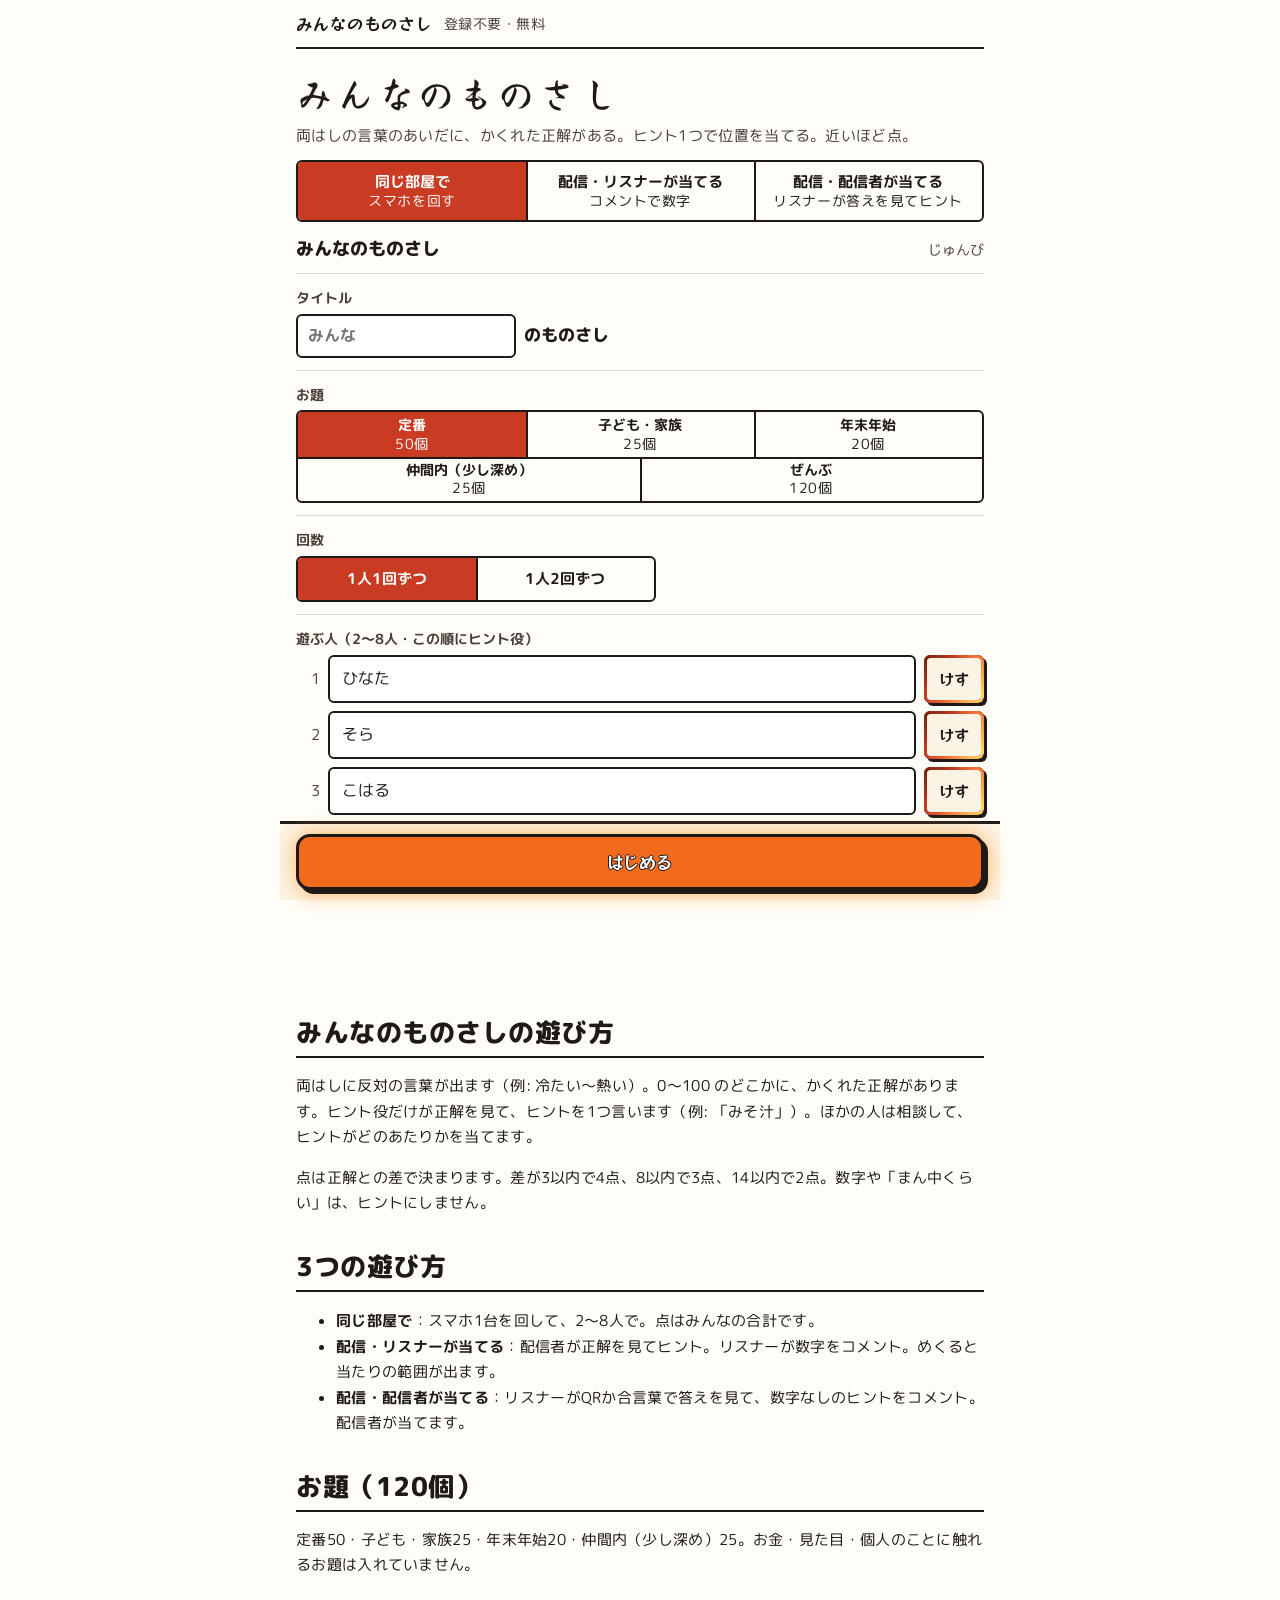
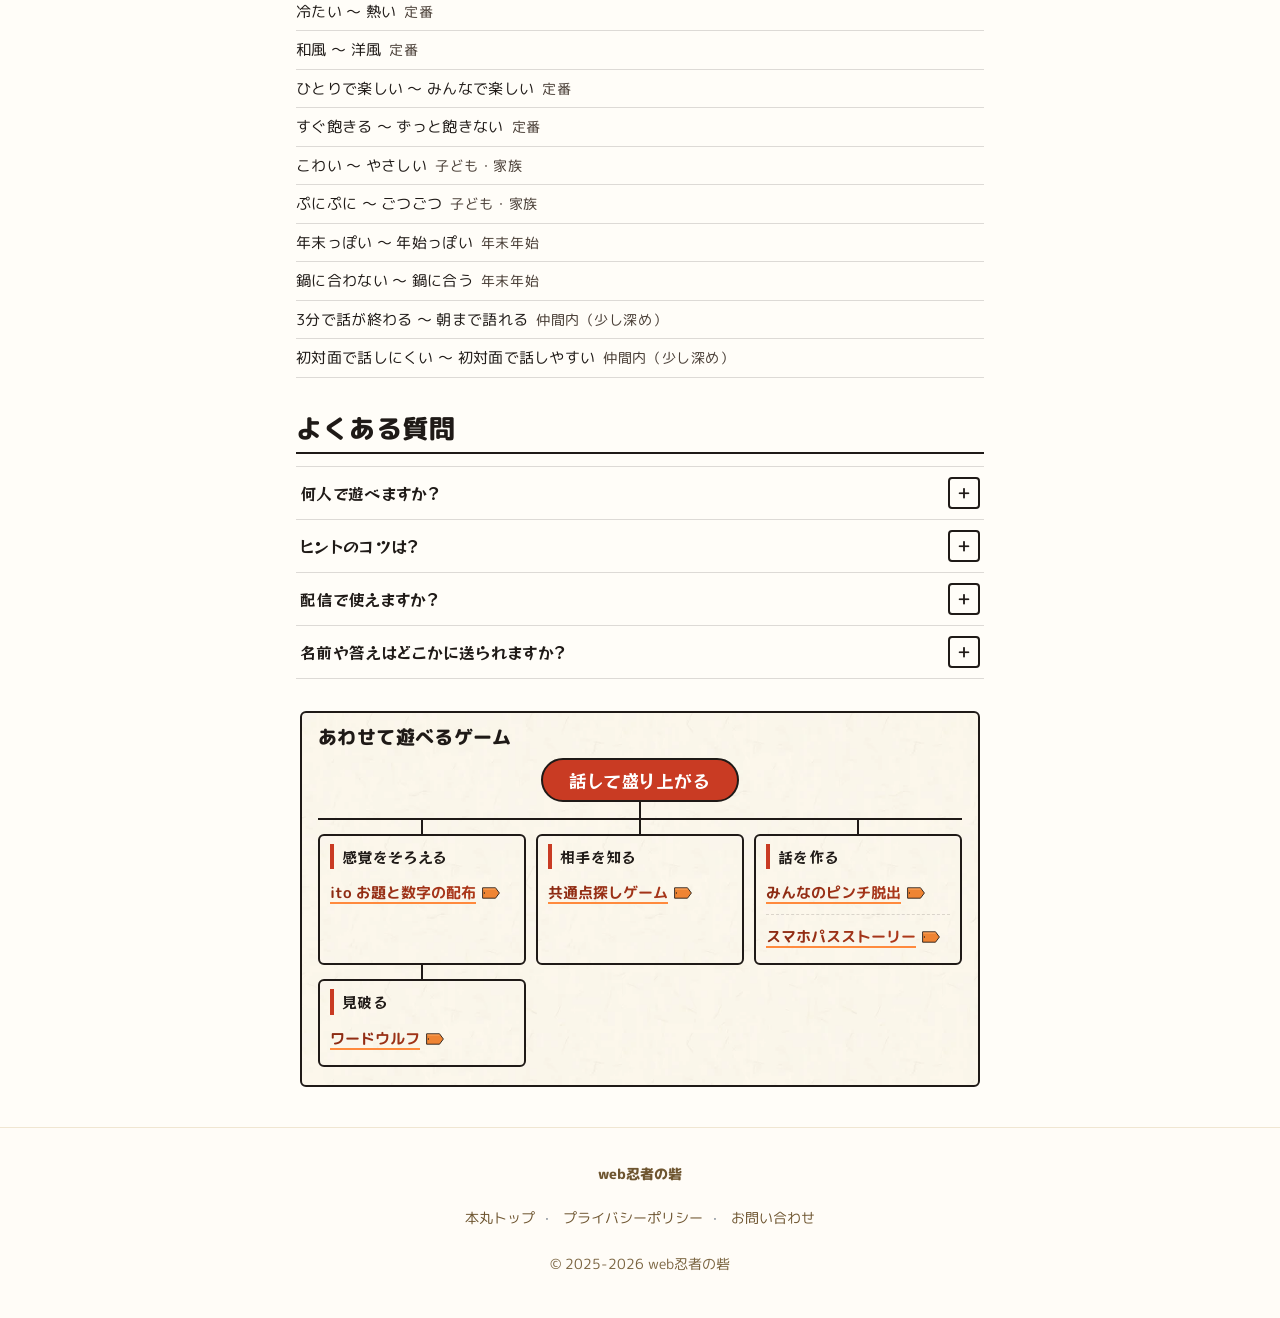
==== commit e4484e16: "共通フッターのリンクを押しやすく（上下に余白・高さ48px） Co-Authored-By: Claude Opus 5.5 <noreply@anthropic.com>" ====
--- a/index.html
+++ b/index.html
@@ -497,9 +497,9 @@
 <footer style="text-align:center;padding:2rem 1rem 2.5rem;font-size:.875rem;color:#5f6b7a;line-height:2;border-top:1px solid #f0e6d2;margin-top:2.5rem;background:#fffcf7;" id="uniFoot">
   <div style="font-weight:800;color:#6e5530;font-size:.875rem;margin-bottom:0.4rem;">web忍者の砦</div>
   <div>
-    <a href="https://kkpwebninja.com/" target="_blank" rel="noopener" style="color:#6e5530;text-decoration:none;margin:0 0.5rem;">本丸トップ</a>·
-    <a href="https://privacypolicy.kkpwebninja.com/" target="_blank" rel="noopener" style="color:#6e5530;text-decoration:none;margin:0 0.5rem;">プライバシーポリシー</a>·
-    <a href="https://kkpwebninja.com/otoiawase" target="_blank" rel="noopener" style="color:#6e5530;text-decoration:none;margin:0 0.5rem;">お問い合わせ</a>
+    <a href="https://kkpwebninja.com/" target="_blank" rel="noopener" style="display:inline-block;padding:10px 2px;color:#6e5530;text-decoration:none;margin:0 0.5rem;">本丸トップ</a>·
+    <a href="https://privacypolicy.kkpwebninja.com/" target="_blank" rel="noopener" style="display:inline-block;padding:10px 2px;color:#6e5530;text-decoration:none;margin:0 0.5rem;">プライバシーポリシー</a>·
+    <a href="https://kkpwebninja.com/otoiawase" target="_blank" rel="noopener" style="display:inline-block;padding:10px 2px;color:#6e5530;text-decoration:none;margin:0 0.5rem;">お問い合わせ</a>
   </div>
   <div style="margin-top:0.5rem;color:#7a6440;">© 2025-2026 web忍者の砦</div>
 </footer>
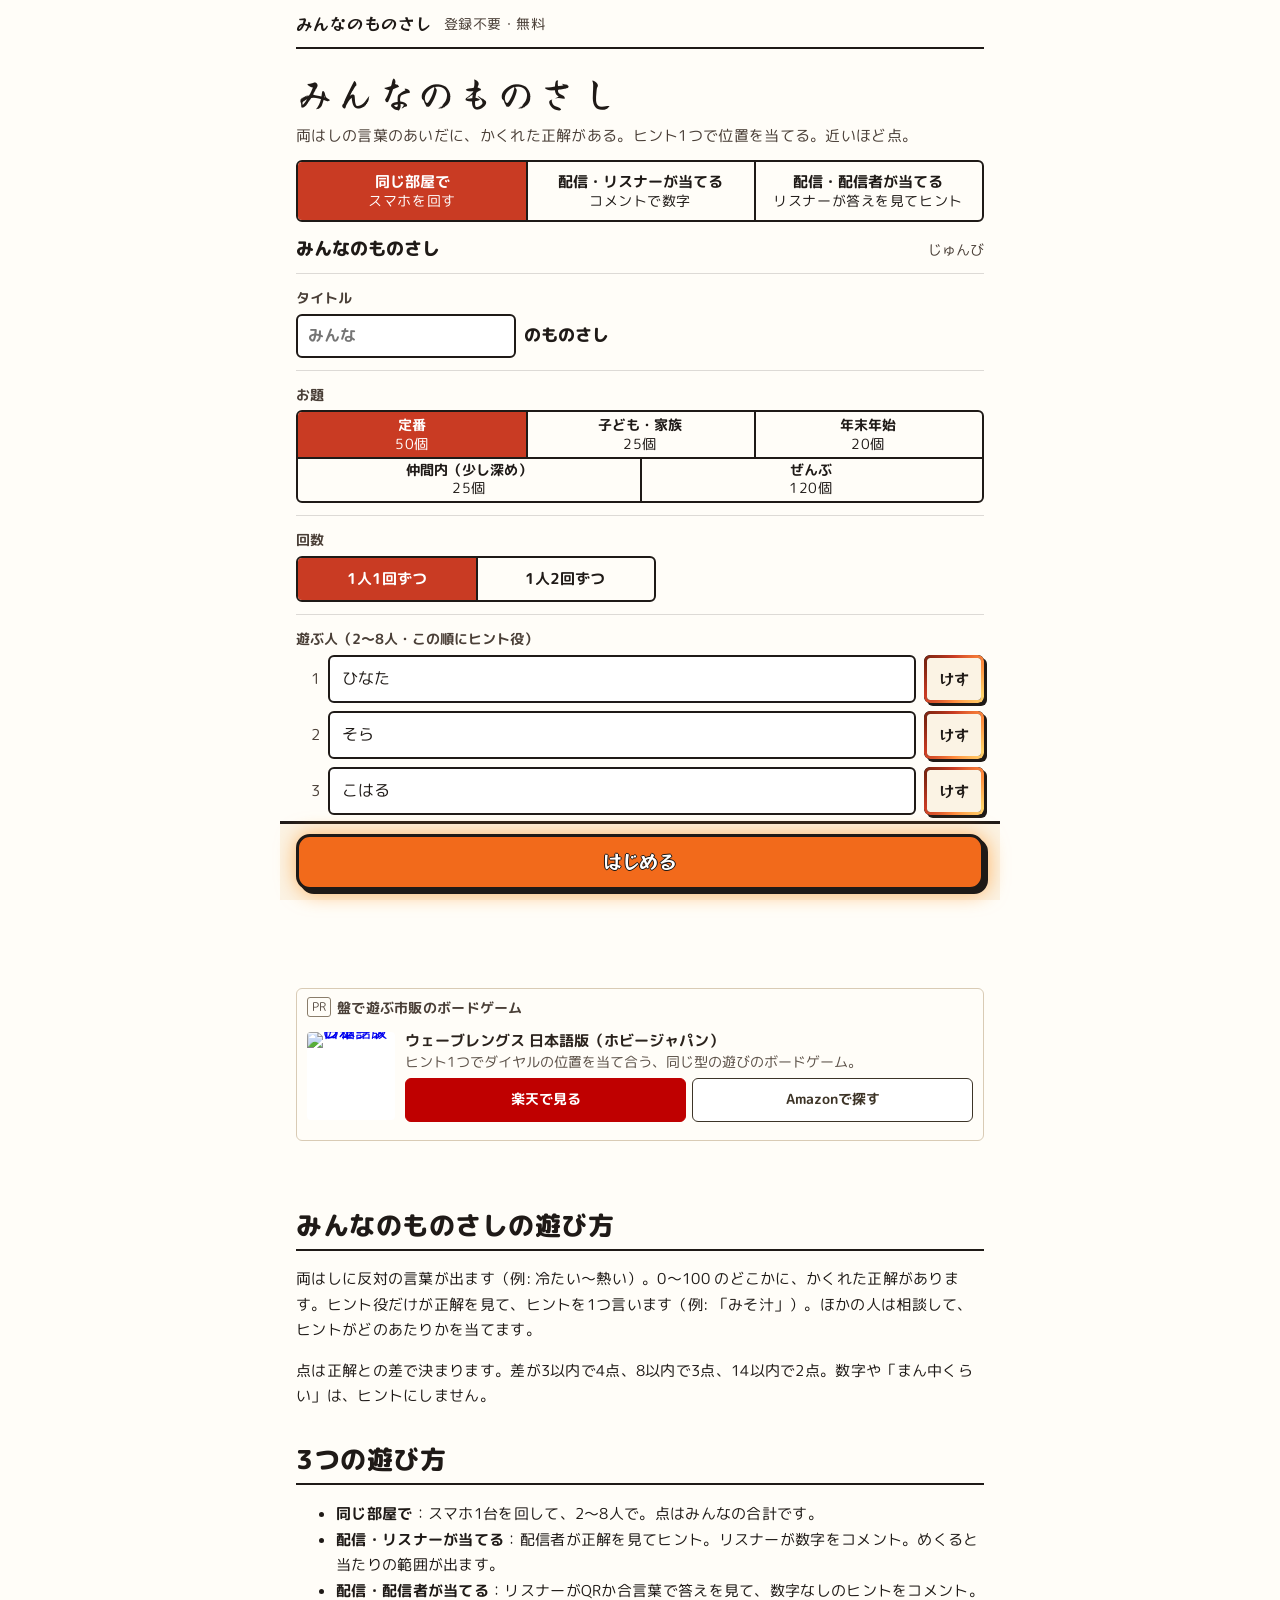
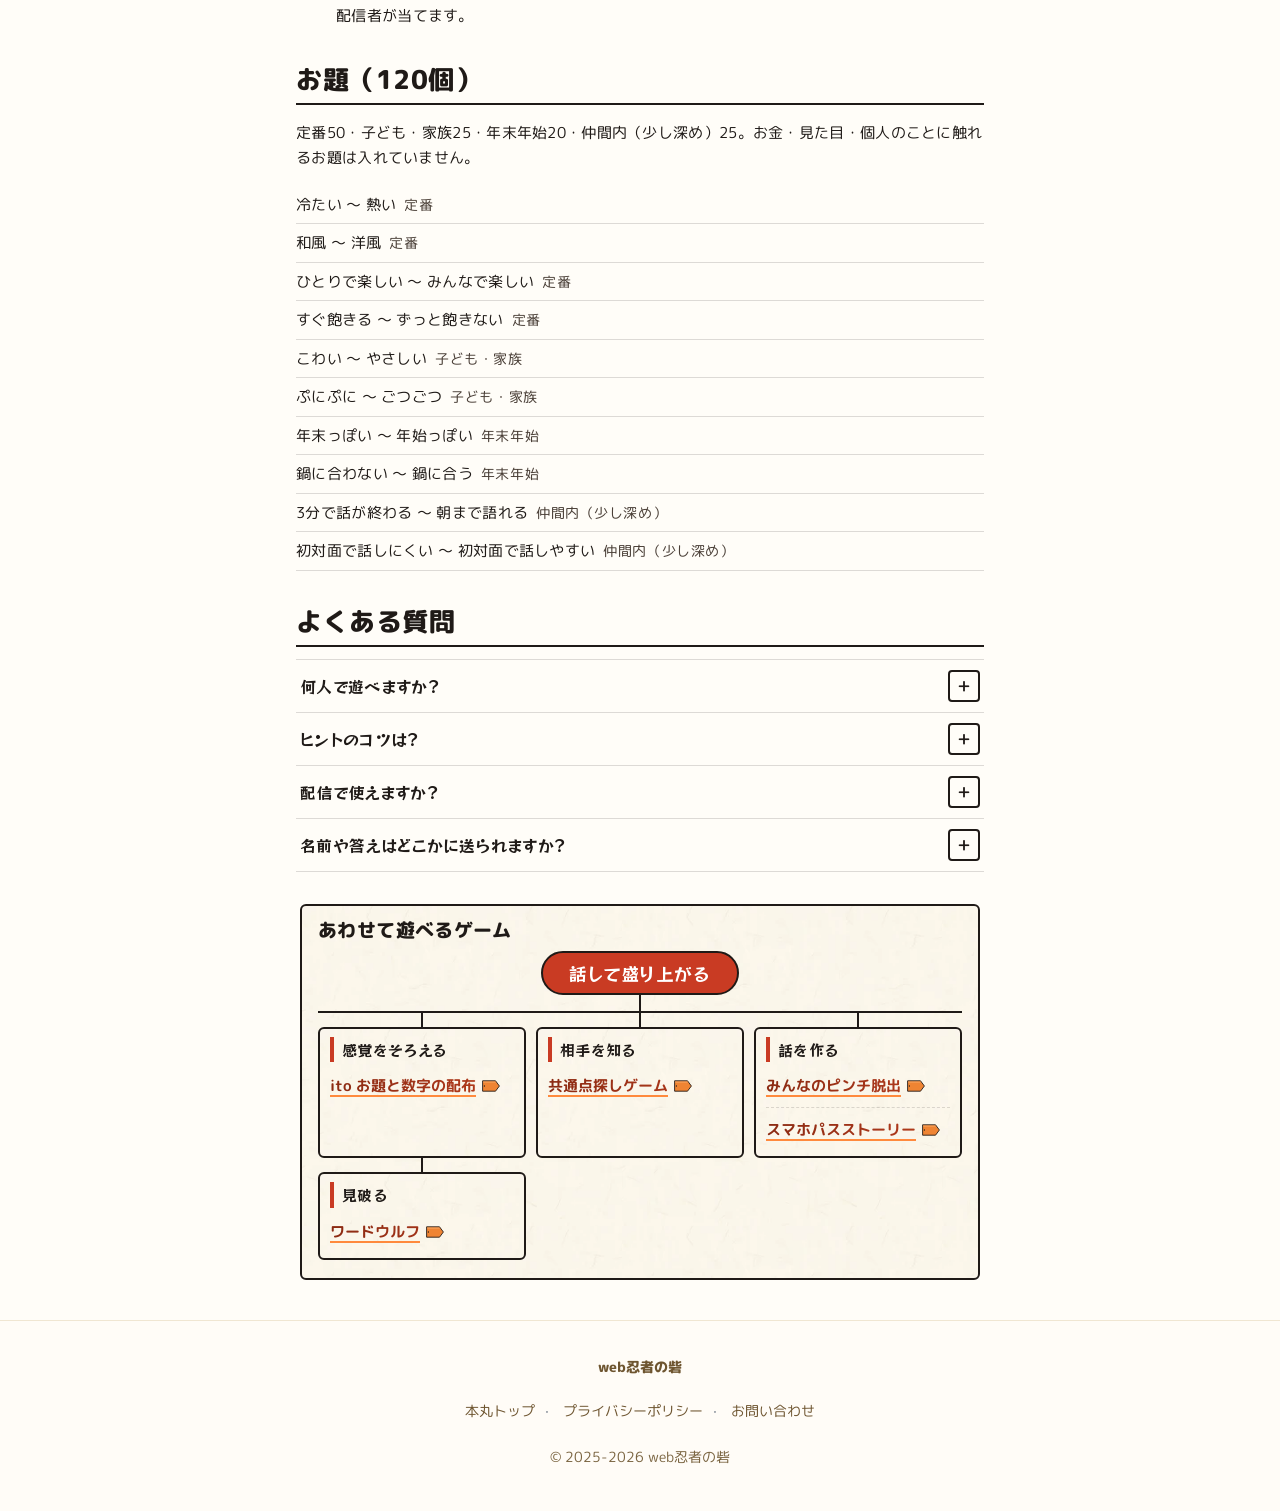
==== commit 18c2a3c1: "同じ部屋で遊ぶ欄の下にウェーブレングスの商品カード（砦 /block/ の型・配信モードでは出さない）・kit 0da92e0 Co-Authored-By: Claude Opus 5.5 <nor" ====
--- a/index.html
+++ b/index.html
@@ -50,17 +50,22 @@
 })();
 </script>
 <!-- Google Analytics（送るのは回数だけ。名前・タイトル・答えは送らない） -->
-<script async src="https://www.googletagmanager.com/gtag/js?id=G-2LM85GJN0L"></script>
 <script>
   window.dataLayer = window.dataLayer || [];
   function gtag(){dataLayer.push(arguments);}
-  gtag('js', new Date());
-  gtag('config', 'G-2LM85GJN0L');
+  // 本番ドメインだけで計測する（*.pages.dev に来るボットの0秒訪問で数字が崩れていたため）
+  if (/(^|\.)kkpwebninja\.com$/.test(location.hostname)) {
+    var gs = document.createElement('script'); gs.async = true;
+    gs.src = 'https://www.googletagmanager.com/gtag/js?id=G-2LM85GJN0L';
+    document.head.appendChild(gs);
+    gtag('js', new Date());
+    gtag('config', 'G-2LM85GJN0L');
+  }
 </script>
 
 <!-- 共通部品 D4（kkp-kit を kit/ にコピーしたもの。中は手で直さず kkp-kit 側で直して sync.sh）。
      配信モードの判定（KKit.stream）を広告より先に使うので defer なしで読む -->
-<script src="/kit/kit.js?v=afa429f"></script>
+<script src="/kit/kit.js?v=0da92e0"></script>
 <script>
 // 前の版は「配信の2つ」を mo-mode だけで覚えていた。その人は配信モードのまま始める
 try { if (localStorage.getItem('mo-stream') === null && /^(live|self)$/.test(localStorage.getItem('mo-mode') || '')) localStorage.setItem('mo-stream', '1'); } catch (e) {}
@@ -93,7 +98,7 @@
 <!-- k-fonts:start -->
 <link href="https://fonts.googleapis.com/css2?family=Yuji+Syuku&family=RocknRoll+One&display=swap&text=-%2F0123456789%3AABOPQRSabeimnotvwz%C2%A9%C2%B7%E2%88%92%E3%80%81%E3%80%82%E3%80%8C%E3%80%8D%E3%80%9C%E3%81%82%E3%81%84%E3%81%86%E3%81%88%E3%81%8A%E3%81%8B%E3%81%8C%E3%81%8D%E3%81%8F%E3%81%91%E3%81%93%E3%81%95%E3%81%97%E3%81%98%E3%81%99%E3%81%9A%E3%81%9B%E3%81%9D%E3%81%9F%E3%81%A0%E3%81%A1%E3%81%A3%E3%81%A4%E3%81%A6%E3%81%A7%E3%81%A8%E3%81%A9%E3%81%AA%E3%81%AB%E3%81%AE%E3%81%AF%E3%81%B0%E3%81%B3%E3%81%B6%E3%81%B8%E3%81%B9%E3%81%BB%E3%81%BE%E3%81%BF%E3%82%80%E3%82%81%E3%82%82%E3%82%84%E3%82%85%E3%82%88%E3%82%89%E3%82%8A%E3%82%8B%E3%82%8C%E3%82%8D%E3%82%8F%E3%82%92%E3%82%93%E3%82%A2%E3%82%A4%E3%82%A6%E3%82%A8%E3%82%AF%E3%82%B2%E3%82%B3%E3%82%B5%E3%82%B7%E3%82%B8%E3%82%B9%E3%82%BD%E3%82%BF%E3%83%81%E3%83%83%E3%83%84%E3%83%88%E3%83%89%E3%83%8A%E3%83%90%E3%83%91%E3%83%92%E3%83%94%E3%83%95%E3%83%96%E3%83%97%E3%83%99%E3%83%9A%E3%83%9B%E3%83%9D%E3%83%9E%E3%83%A0%E3%83%A1%E3%83%A7%E3%83%A9%E3%83%AA%E3%83%AB%E3%83%AC%E3%83%AF%E3%83%B3%E3%83%BB%E3%83%BC%E4%B8%80%E4%B8%8A%E4%B8%8D%E4%B8%A1%E4%B8%AD%E4%B8%B8%E4%BA%88%E4%BA%BA%E4%BB%A5%E4%BB%B2%E4%BB%BB%E4%BD%8D%E4%BD%95%E4%BD%9C%E4%BD%BF%E4%BE%8B%E4%BF%A1%E5%80%8B%E5%85%A5%E5%85%B1%E5%86%85%E5%86%B7%E5%87%BA%E5%88%9D%E5%89%8D%E5%8F%8D%E5%8F%8E%E5%8F%96%E5%8F%B0%E5%90%88%E5%90%8C%E5%90%8D%E5%91%82%E5%91%8A%E5%95%8F%E5%9B%9E%E5%9B%B2%E5%A3%B2%E5%A4%A7%E5%A7%8B%E5%AD%90%E5%AD%97%E5%AE%9A%E5%AE%B6%E5%AF%BE%E5%B0%86%E5%B0%8F%E5%B0%91%E5%B1%8B%E5%B1%B1%E5%B7%AE%E5%B8%83%E5%B9%85%E5%B9%B4%E5%B9%B8%E5%BA%83%E5%BA%A6%E5%BD%93%E5%BD%B9%E5%BE%97%E5%BF%8D%E6%83%B3%E6%84%8F%E6%84%9F%E6%89%8B%E6%8E%A2%E6%95%B0%E6%96%99%E6%96%B0%E6%96%B9%E6%97%8F%E6%9C%80%E6%9C%A8%E6%9C%AB%E6%9C%AC%E6%A0%BC%E6%AD%A3%E6%B1%81%E6%B1%BA%E6%B6%88%E6%B7%B1%E6%B7%B7%E7%82%B9%E7%84%A1%E7%86%B1%E7%89%88%E7%94%BB%E7%95%AA%E7%99%BB%E7%9B%9B%E7%9B%AE%E7%9B%B8%E7%9E%AC%E7%9F%A5%E7%A0%A6%E7%A0%B4%E7%A4%BA%E7%AB%AF%E7%AC%AC%E7%AD%94%E7%AF%84%E7%BD%AE%E8%80%85%E8%84%B1%E8%91%89%E8%A1%A8%E8%A6%81%E8%A6%8B%E8%A6%9A%E8%A7%A3%E8%A7%A6%E8%A8%80%E8%A8%88%E8%A9%B1%E8%AB%87%E8%B2%A9%E8%B3%AA%E8%B6%B3%E8%BE%BC%E8%BF%91%E9%80%81%E9%80%9A%E9%81%8A%E9%81%A9%E9%81%B8%E9%83%A8%E9%85%8D%E9%87%91%E9%8C%B2%E9%96%93%E9%9B%86%E9%9D%92%E9%9D%A2%E9%A0%86%E9%A1%8C%E9%A2%A8%EF%BC%88%EF%BC%89%EF%BC%8B%EF%BC%9A%EF%BC%9F%EF%BD%9C" rel="stylesheet">
 <!-- k-fonts:end -->
-<link rel="stylesheet" href="/kit/kit.css?v=afa429f">
+<link rel="stylesheet" href="/kit/kit.css?v=0da92e0">
 <script src="/js/odai.js"></script>
 <script src="/js/code.js"></script>
 <style>
@@ -139,6 +144,7 @@
 
 /* ---- 同じ部屋で（スマホを回す） ---- */
 .room{padding:4px 0 0}
+.mo-topaff{padding:0 0 8px}
 .rm-top{display:flex;align-items:baseline;justify-content:space-between;gap:8px;padding:8px 0;border-bottom:1px solid var(--k-line-soft)}
 .rm-top b{font-size:18px;font-weight:800;overflow:hidden;text-overflow:ellipsis;white-space:nowrap}
 .rm-top span{font-size:14px;color:var(--k-text-2);white-space:nowrap}
@@ -356,6 +362,7 @@
       <button type="button" data-mode="self">配信・配信者が当てる<small>リスナーが答えを見てヒント</small></button>
     </div>
     <p class="mo-note" id="spNote">配信の2つは、パソコン（幅768以上）で選べます。</p>
+
   </section>
 
   <!-- ===== 同じ部屋で ===== -->
@@ -419,6 +426,18 @@
       <div class="sub"><button class="linkbtn" id="rQuit" type="button" hidden>やめて最初の画面へ</button></div>
     </div>
   </section>
+
+  <div class="mo-topaff" id="topAff">
+    <!-- 2026-11-26 同じ部屋で遊ぶ欄の下に商品1つ（砦 /block/ の型）。入力の欄を押し下げないよう欄の後ろに置く。配信の操作画面・表示ページには出さない -->
+    <aside class="k-aff" data-zone="affiliate_monosashi_top">
+      <p class="k-aff-h"><span class="k-aff-pr">PR</span>盤で遊ぶ市販のボードゲーム</p>
+      <div class="k-aff-item">
+        <a class="k-aff-img" href="https://hb.afl.rakuten.co.jp/hgc/11008fdf.72a391c0.11008fe0.307a7b09/?pc=https%3A%2F%2Fitem.rakuten.co.jp%2Fyousay-do%2F3558380081296%2F&amp;m=https%3A%2F%2Fitem.rakuten.co.jp%2Fyousay-do%2F3558380081296%2F" target="_blank" rel="nofollow sponsored noopener" data-store="rakuten" data-item="wavelength"><img src="https://thumbnail.image.rakuten.co.jp/@0_mall/yousay-do/cabinet/20230825y/3558380081296.jpg?_ex=200x200" width="88" height="88" loading="lazy" alt="ウェーブレングス 日本語版の箱"></a>
+        <div class="k-aff-txt"><b>ウェーブレングス 日本語版（ホビージャパン）</b><span class="k-aff-desc">ヒント1つでダイヤルの位置を当て合う、同じ型の遊びのボードゲーム。</span>
+          <div class="k-aff-btns"><a class="k-aff-rakuten" href="https://hb.afl.rakuten.co.jp/hgc/11008fdf.72a391c0.11008fe0.307a7b09/?pc=https%3A%2F%2Fitem.rakuten.co.jp%2Fyousay-do%2F3558380081296%2F&amp;m=https%3A%2F%2Fitem.rakuten.co.jp%2Fyousay-do%2F3558380081296%2F" target="_blank" rel="nofollow sponsored noopener" data-store="rakuten" data-item="wavelength">楽天で見る</a><a class="k-aff-amazon" href="https://www.amazon.co.jp/s?k=%E3%82%A6%E3%82%A7%E3%83%BC%E3%83%96%E3%83%AC%E3%83%B3%E3%82%B0%E3%82%B9+%E6%97%A5%E6%9C%AC%E8%AA%9E%E7%89%88&amp;tag=kkp15-22" target="_blank" rel="nofollow sponsored noopener" data-store="amazon" data-item="wavelength">Amazonで探す</a></div></div>
+      </div>
+    </aside>
+  </div>
 
   <!-- ===== 配信（操作画面）。映すのは /view/ ===== -->
   <main class="stage" id="stage" data-mode="live" hidden>
@@ -839,6 +858,7 @@
   $('#topNote').textContent = m === 'room' ? '登録不要・無料' : '配信モード';
   $('#room').hidden = m !== 'room';
   $('#stage').hidden = m === 'room';
+  $('#topAff').hidden = m !== 'room';   // 2026-11-26 商品カードは同じ部屋で遊ぶときだけ
   syncChooser();
   if (m === 'room') { document.body.classList.remove('playing'); $('#app').style.zoom = ''; delete document.body.dataset.sfit; renderRoom(); return; }
   paintSegs();
--- a/kit/kit.css
+++ b/kit/kit.css
@@ -36,9 +36,9 @@
 
 /* ---------- ボタン（主＝木札／副／小／大） ---------- */
 .k-btn{display:inline-flex;align-items:center;justify-content:center;font-family:var(--k-bold);font-weight:400;letter-spacing:.04em;line-height:1.2;font-feature-settings:"palt" 1;text-decoration:none;cursor:pointer;transition:transform .08s,box-shadow .08s,filter .08s,background .15s;-webkit-tap-highlight-color:transparent}
-/* 主ボタン: 2026-11-09 ユーザー承認で全サイト「平らなオレンジ＋墨の枠」に統一（木目の板はやめた。10/30の配色調査・ワードウルフ等5サイトの試しを kit に取り込み）。色は --k-btn-main（既定 #f26a1b） */
+/* 主ボタン: 2026-11-24 文字を17→19pxに（白×#f26a1b は 3.06:1。WCAG/HIG の大きな太字＝3:1 を満たすため・ユーザー承認A）。2026-11-09 ユーザー承認で全サイト「平らなオレンジ＋墨の枠」に統一（木目の板はやめた。10/30の配色調査・ワードウルフ等5サイトの試しを kit に取り込み）。色は --k-btn-main（既定 #f26a1b） */
 :root{--k-btn-main:#f26a1b;--k-navy:#2b3768}
-.k-btn-main{position:relative;min-height:56px;padding:0 22px;border:3px solid var(--k-sumi);border-radius:14px;background:var(--k-btn-main);color:#fff;font-size:17px;text-shadow:0 1px 0 var(--k-sumi),1px 0 0 var(--k-sumi),0 -1px 0 var(--k-sumi),-1px 0 0 var(--k-sumi);filter:drop-shadow(4px 4px 0 var(--k-sumi));white-space:nowrap}
+.k-btn-main{position:relative;min-height:56px;padding:0 22px;border:3px solid var(--k-sumi);border-radius:14px;background:var(--k-btn-main);color:#fff;font-size:19px;text-shadow:0 1px 0 var(--k-sumi),1px 0 0 var(--k-sumi),0 -1px 0 var(--k-sumi),-1px 0 0 var(--k-sumi);filter:drop-shadow(4px 4px 0 var(--k-sumi));white-space:nowrap}
 .k-btn-main:hover,.k-btn-main:disabled,.k-btn-main[disabled]{background:var(--k-btn-main)}
 .k-btn-main::after{content:"";position:absolute;inset:0;border-radius:11px;pointer-events:none;background:linear-gradient(110deg,transparent 38%,rgba(255,255,255,.45) 50%,transparent 62%) no-repeat;background-size:260% 100%;background-position:120% 0;transition:background-position .7s ease}
 .k-btn-main:hover::after,.k-btn-main:focus-visible::after{background-position:-20% 0}
@@ -731,3 +731,102 @@
 .k-map-br>a{display:flex;align-items:center;min-height:44px;padding:2px 0;border-bottom:1px dashed var(--k-line-soft);font-size:15px;line-height:1.35;overflow-wrap:anywhere}
 .k-map-br>a:last-child{border-bottom:0}
 .k-map-br>a.k-link::after{width:18px;height:12px}
+
+/* ===== 読み物の挿し絵と会話（2026-11-15）=====
+   絵は img/chara3/（一覧.md）から、使うサイトの img/ へコピーして使う。
+   .k-say  絵＋ひとこと     <div class="k-say"><img src="/img/girl-smile.webp" width="240" height="265" alt=""><p>ひとこと</p></div>
+   .k-ask  読んでいる人の声  <p class="k-ask"><span>読んでいる人</span>問い</p>（すぐ下に .k-say を置くと会話になる）
+   .k-chat 会話だけで要点が分かるまとまり（.k-ask と .k-say を交互に入れる箱）
+   .k-fig  場面の挿し絵      <figure class="k-fig"><img src="/img/scene-kinko.webp" width="760" height="425" alt="何の絵か"></figure> */
+.k-say{display:flex;align-items:flex-end;gap:10px;margin:1rem 0 1.1rem}
+.k-say img{flex:0 0 auto;width:84px;height:auto}
+.k-say p{position:relative;flex:1 1 auto;margin:0 0 10px;padding:.7rem .9rem;border:2px solid var(--k-sumi,#2b2b2b);background:#fff;font-size:16.5px;font-weight:700;line-height:1.6}
+.k-say p::before{content:"";position:absolute;left:-9px;bottom:14px;width:14px;height:14px;background:#fff;border-left:2px solid var(--k-sumi,#2b2b2b);border-bottom:2px solid var(--k-sumi,#2b2b2b);transform:rotate(45deg)}
+.k-ask{position:relative;margin:1rem 0 0 auto;max-width:86%;width:fit-content;padding:.6rem .9rem;border:2px solid #cfc6b8;background:#fff6ea;font-size:16.5px;line-height:1.6}
+.k-ask span{display:block;font-size:13px;color:#5f5f5f;margin-bottom:.1rem}
+.k-ask::after{content:"";position:absolute;right:18px;bottom:-9px;width:14px;height:14px;background:#fff6ea;border-right:2px solid #cfc6b8;border-bottom:2px solid #cfc6b8;transform:rotate(45deg)}
+.k-ask + .k-say{margin-top:.5rem}
+.k-chat{border:2px solid var(--k-sumi,#2b2b2b);background:#fffdf8;padding:.2rem .9rem .6rem;margin:1rem 0 1.2rem}
+.k-fig{margin:.6rem 0 1rem}
+.k-fig img{display:block;width:100%;height:auto;max-width:560px;border:2px solid var(--k-sumi,#2b2b2b)}
+@media(min-width:600px){.k-say img{width:104px}.k-say p{font-size:17px}}
+@media print{.k-say,.k-ask,.k-chat,.k-fig{display:none}}
+
+/* ===== 会話でわかる（砦のブログと同じ形・2026-11-15）=====
+   女の子が聞いて、柴犬の忍者（書き手）が答える。会話だけ読んでも要点が分かるように4〜5組。最後の組は、次にやること（結果・収益のページ）につなぐ。
+   <section class="k-talks"><h2>会話でわかる（1分）</h2>
+     <div class="k-talk q"><img src="/kit/img/k-ava-girl.webp" width="64" height="64" alt="" loading="lazy"><p>問い</p></div>
+     <div class="k-talk a"><img src="/kit/img/k-ava-ninja.webp" width="64" height="64" alt="" loading="lazy"><p>答え</p></div>
+   </section>  （絵は飾りなので alt は空。img のパスは、そのサイトの kit/ の場所に合わせる） */
+.k-talks{margin:1.2rem 0 1.4rem}
+.k-talk{display:flex;align-items:flex-start;gap:12px;margin:1rem 0}
+.k-talk>img{flex:none;width:64px;height:64px;border-radius:50%;display:block}
+.k-talk>p{position:relative;flex:1;min-width:0;margin:0;background:#fff;border:2px solid #e6d7bd;border-radius:14px;padding:.7rem .95rem;font-size:16px;line-height:1.75;color:#2b2b2b;text-align:left}
+.k-talk>p::before{content:"";position:absolute;top:20px;left:-9px;width:14px;height:14px;background:inherit;border-left:2px solid #e6d7bd;border-bottom:2px solid #e6d7bd;transform:rotate(45deg)}
+.k-talk.a{flex-direction:row-reverse}
+.k-talk.a>p{background:#fff6e3;border-color:#efc98a}
+.k-talk.a>p::before{left:auto;right:-9px;border:0;border-right:2px solid #efc98a;border-top:2px solid #efc98a}
+@media(max-width:420px){.k-talk>img{width:52px;height:52px}}
+@media print{.k-talks{display:none}}
+
+/* ===== アプリのような操作感（2026-11-23）=====
+   スマホで「Webページを触っている感じ」を減らす小さな決まり。見た目は変えない。
+   1) 入力欄を押しても画面が勝手に拡大しない（iOS は 16px 未満の入力欄で拡大する）
+   2) ボタンのダブルタップ拡大の待ちをなくし、押した瞬間に反応する
+   3) ボタンを長押ししても文字選択やメニューが出ない
+   4) 同じサイト内のページ移動をふわっと切り替える（対応ブラウザだけ。動きを減らす設定の人には出さない） */
+@media (pointer:coarse){
+  input:not([type=checkbox]):not([type=radio]):not([type=range]):not([type=color]),select,textarea{font-size:16px!important}
+}
+a,button,summary,label,select,[role=button],input[type=checkbox],input[type=radio]{touch-action:manipulation}
+button,[role=button],.k-btn{-webkit-user-select:none;user-select:none;-webkit-touch-callout:none}
+@media (prefers-reduced-motion:no-preference){
+  @view-transition{navigation:auto}
+  ::view-transition-old(root),::view-transition-new(root){animation-duration:.18s}
+}
+
+/* ===== 商品カード（アフィリエイト・2026-11-26）=====
+   すでに貼ってあるアフィリのリンクを「楽天の商品画像＋商品名＋1行＋ボタン」のカードにする。手本は砦の /block/ と年末ゲーム記事のマリオ花札。
+   約束: PR の表記を必ず出す／画像は楽天の商品画像（thumbnail.image.rakuten.co.jp・Amazon の画像は直接読まない）／値段は書かない／
+         楽天＝赤い「楽天で見る」、Amazon＝白い「Amazonで探す」（文字だけ）。クリックは kit.js が gtag('event','toride_click') を送る。
+   <aside class="k-aff" data-zone="affiliate_ito_compare">
+     <p class="k-aff-h"><span class="k-aff-pr">PR</span>見出し</p>
+     <div class="k-aff-item">
+       <a class="k-aff-img" href="楽天のリンク" target="_blank" rel="nofollow sponsored noopener" data-store="rakuten" data-item="rainbow"><img src="https://thumbnail.image.rakuten.co.jp/@0_mall/…jpg?_ex=200x200" width="88" height="88" loading="lazy" alt="商品の箱"></a>
+       <div class="k-aff-txt"><b>商品名</b><span class="k-aff-desc">1行の説明</span>
+         <div class="k-aff-btns"><a class="k-aff-rakuten" href="…" …>楽天で見る</a><a class="k-aff-amazon" href="…" …>Amazonで探す</a></div></div>
+     </div>
+   </aside> */
+.k-aff{border:1px solid #d9cbb5;border-radius:6px;padding:8px 10px 10px;margin:14px 0 18px;background:#fffdf8;color:#3d3427;text-align:left}
+.k-aff-h{display:flex;align-items:center;gap:6px;margin:0 0 4px;font-size:14px;font-weight:700;line-height:1.5;color:#4a3f37}
+.k-aff-pr{flex:none;font-size:12px;border:1px solid #8a7d6b;color:#5b5047;padding:0 4px;border-radius:3px;line-height:1.5;font-weight:400;letter-spacing:0}
+.k-aff-lead{margin:0 0 6px;font-size:14px;line-height:1.6;color:#3d3427}
+.k-aff-item{display:flex;gap:10px;align-items:center;padding:8px 0;border-top:1px dashed #e4d8c4}
+.k-aff-h+.k-aff-item,.k-aff>.k-aff-item:first-child{border-top:0}
+.k-aff-img{flex:none;display:block;width:88px;height:88px;border-radius:4px;background:#fff;overflow:hidden;line-height:0}
+.k-aff-img img{width:100%;height:100%;object-fit:contain;display:block;margin:0;border:0}
+.k-aff-txt{flex:1;min-width:0;font-size:14px;line-height:1.5;color:#3d3427}
+.k-aff-txt b{display:block;font-size:15px;line-height:1.4;color:#2b231d}
+.k-aff-desc{display:block;font-size:14px;line-height:1.5;color:#5b5047}
+.k-aff-btns{display:flex;flex-wrap:wrap;gap:6px;margin-top:6px}
+.k-aff .k-aff-btns>a[href]{flex:1 1 96px;min-width:fit-content;font-family:var(--k-head);min-height:44px;box-sizing:border-box;display:flex;align-items:center;justify-content:center;padding:0 6px;font-size:14px;font-weight:700;line-height:1.2;border:1.5px solid #3d3427;border-radius:6px;color:#3d3427!important;background:#fff!important;text-decoration:none!important;text-decoration-line:none!important;white-space:nowrap;box-shadow:none;text-shadow:none;letter-spacing:0}
+.k-aff .k-aff-btns>a.k-aff-rakuten[href]{background:#bf0000!important;border-color:#bf0000;color:#fff!important}
+.k-aff .k-aff-btns>a[href]::after,.k-aff .k-aff-btns>a[href]::before{content:none}
+.k-aff a.k-aff-img[href]{text-decoration:none!important;border:0}
+.k-aff-note{margin:6px 0 0;font-size:14px;line-height:1.5;color:#5b5047}
+/* 比べる表の中などで1商品だけ置くとき: <div class="k-aff k-aff-solo"><div class="k-aff-item">…<b><span class="k-aff-pr">PR</span>商品名</b>… */
+.k-aff-solo{margin:8px 0 0;padding:4px 10px}
+.k-aff-solo .k-aff-item{border-top:0;padding:6px 0}
+.k-aff-txt b .k-aff-pr{display:inline-block;margin-right:6px;vertical-align:2px;font-size:12px}
+.k-aff-desc a{color:#7a4a12;text-decoration:underline}
+/* 同じ種類の商品が5つ以上並ぶときは横に流す（縦に長くしない）: <div class="k-aff-scroll"><div class="k-aff-item">…</div>…</div> */
+.k-aff-scroll{display:flex;gap:8px;overflow-x:auto;overscroll-behavior-x:contain;scroll-snap-type:x proximity;padding:2px 2px 8px;margin:4px 0 0;-webkit-overflow-scrolling:touch}
+.k-aff-scroll .k-aff-item{flex:0 0 136px;flex-direction:column;align-items:stretch;gap:6px;padding:8px;border:1px solid #e4d8c4;border-radius:6px;background:#fff;scroll-snap-align:start}
+.k-aff-scroll .k-aff-img{width:100%;height:100px}
+.k-aff-scroll .k-aff-txt b{font-size:14px}
+.k-aff-scroll .k-aff-desc{font-size:14px;line-height:1.4}
+.k-aff-scroll .k-aff-btns{flex-direction:column}
+.k-aff .k-aff-scroll .k-aff-btns>a[href]{flex:none;min-width:0}
+.k-aff-hint{margin:0;font-size:14px;color:#5b5047}
+@media (max-width:360px){.k-aff-img{width:72px;height:72px}}
+@media print{.k-aff{display:none}}
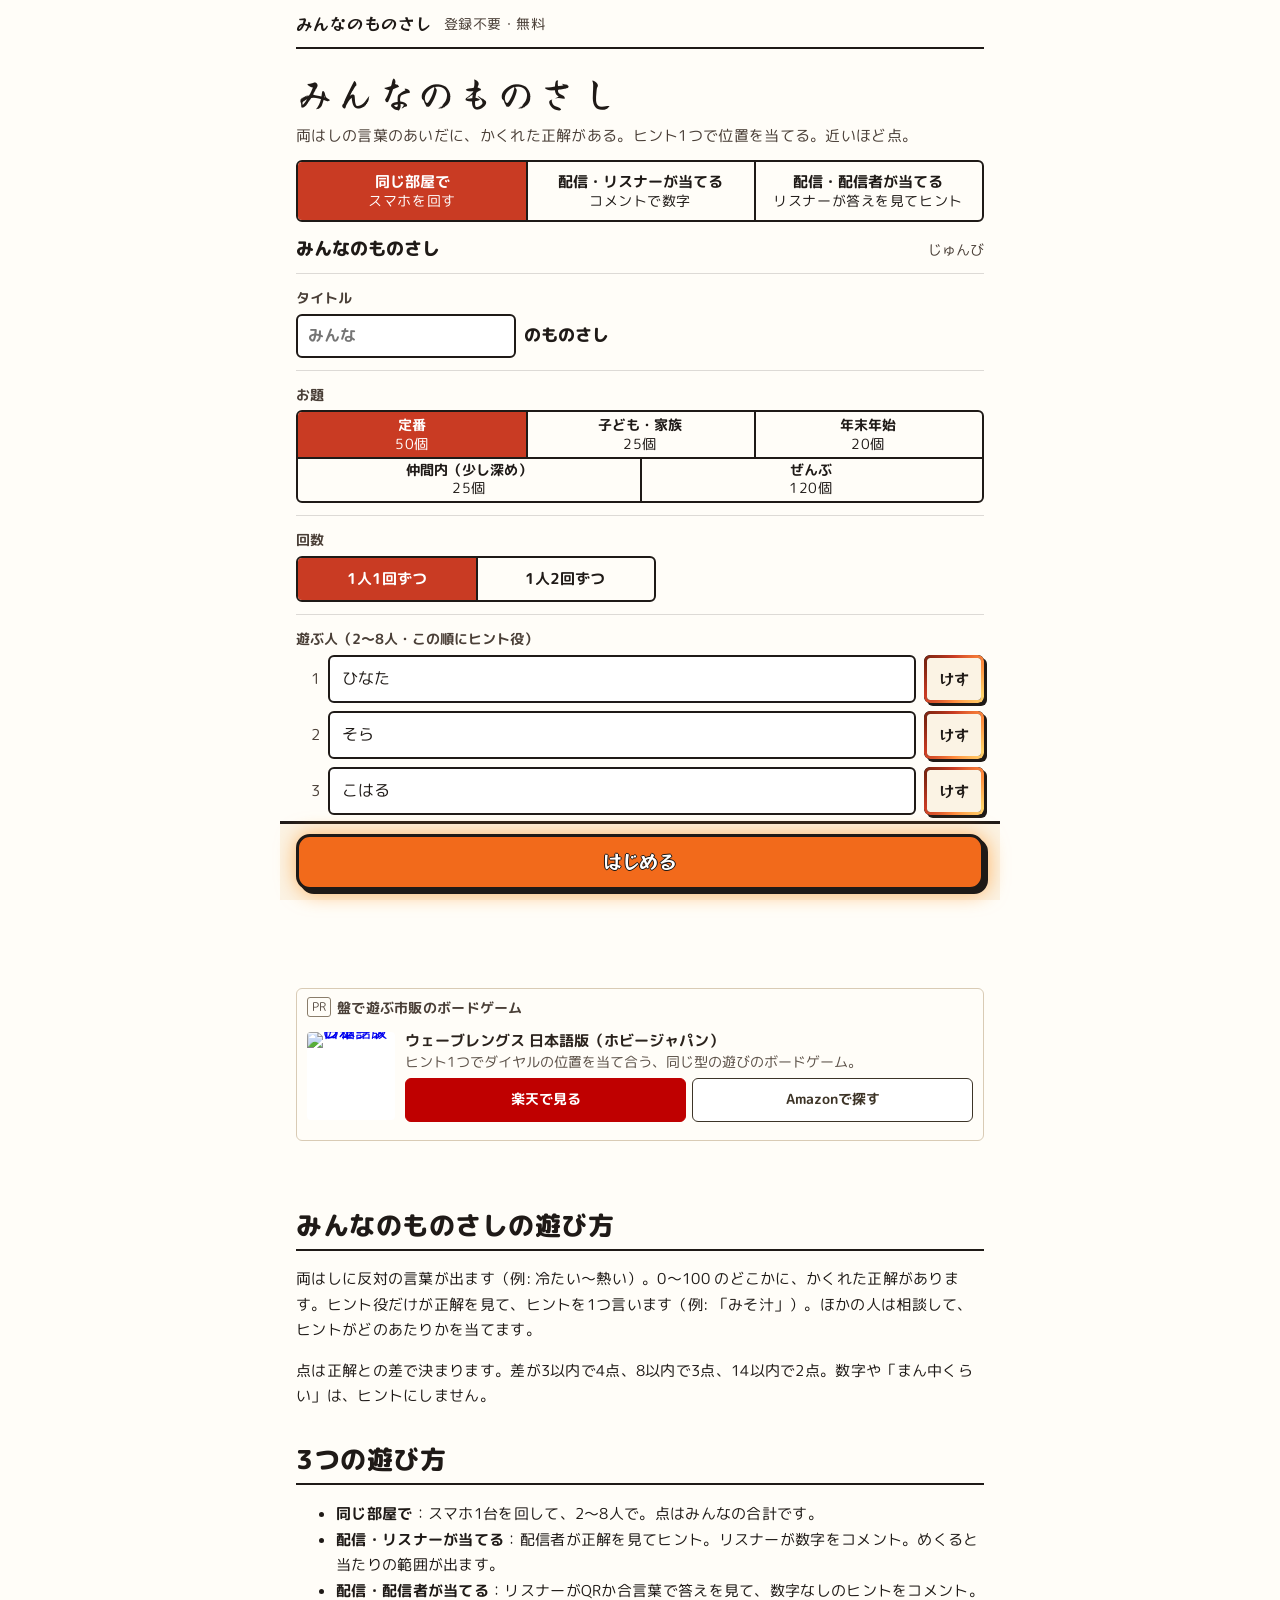
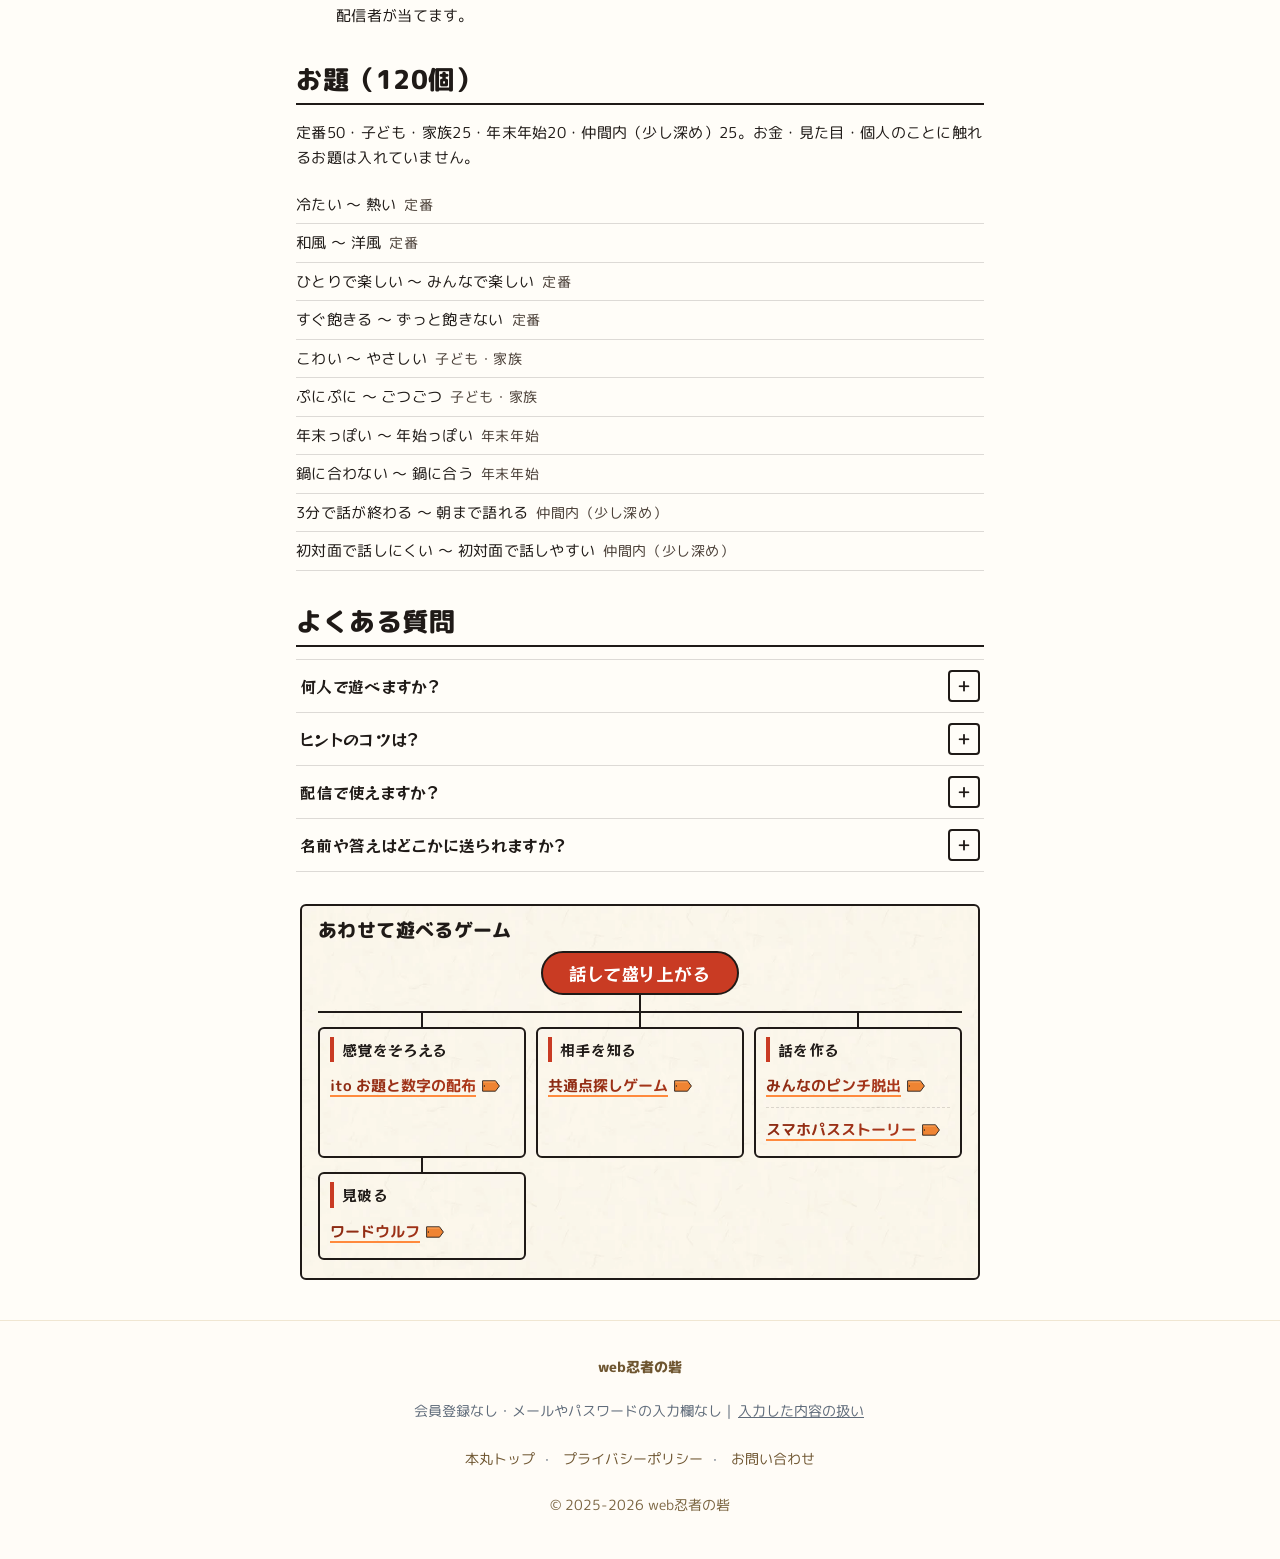
==== commit df31cc41: "共通フッターに「会員登録なし・メールやパスワードの入力欄なし」の1行を足す プライバシーポリシーの新しい節「入力した内容と端末への保存」へのリンクつき。  Co-Authored-By: Claude" ====
--- a/index.html
+++ b/index.html
@@ -408,7 +408,7 @@
         <p class="rb-note" id="rNote"></p>
       </div>
       <div class="mo-adwrap" id="adWrap" hidden>
-        <div class="kkp-ad"><div class="kkp-ad-label">スポンサーリンク</div><ins class="adsbygoogle" style="display:inline-block" data-ad-client="ca-pub-1298304917726270" data-ad-slot="2937937957"></ins></div>
+        <div class="kkp-ad"><div class="kkp-ad-label">広告</div><ins class="adsbygoogle" style="display:inline-block" data-ad-client="ca-pub-1298304917726270" data-ad-slot="2937937957"></ins></div>
       <!-- 本の紹介（Amazonアソシエイト・2026-11-04。価格は書かない・読み放題は置いた日に商品ページで確認） -->
       <section class="bk" aria-labelledby="bk-h">
         <h2 id="bk-h">集まりで遊べるゲームの本</h2>
@@ -432,9 +432,9 @@
     <aside class="k-aff" data-zone="affiliate_monosashi_top">
       <p class="k-aff-h"><span class="k-aff-pr">PR</span>盤で遊ぶ市販のボードゲーム</p>
       <div class="k-aff-item">
-        <a class="k-aff-img" href="https://hb.afl.rakuten.co.jp/hgc/11008fdf.72a391c0.11008fe0.307a7b09/?pc=https%3A%2F%2Fitem.rakuten.co.jp%2Fyousay-do%2F3558380081296%2F&amp;m=https%3A%2F%2Fitem.rakuten.co.jp%2Fyousay-do%2F3558380081296%2F" target="_blank" rel="nofollow sponsored noopener" data-store="rakuten" data-item="wavelength"><img src="https://thumbnail.image.rakuten.co.jp/@0_mall/yousay-do/cabinet/20230825y/3558380081296.jpg?_ex=200x200" width="88" height="88" loading="lazy" alt="ウェーブレングス 日本語版の箱"></a>
+        <a class="k-aff-img" href="https://hb.afl.rakuten.co.jp/hgc/11008fdf.72a391c0.11008fe0.307a7b09/_RTLink159751?pc=https%3A%2F%2Fitem.rakuten.co.jp%2Fyousay-do%2F3558380081296%2F&amp;m=https%3A%2F%2Fitem.rakuten.co.jp%2Fyousay-do%2F3558380081296%2F" target="_blank" rel="nofollow sponsored noopener" data-store="rakuten" data-item="wavelength"><img src="https://thumbnail.image.rakuten.co.jp/@0_mall/yousay-do/cabinet/20230825y/3558380081296.jpg?_ex=200x200" width="88" height="88" loading="lazy" alt="ウェーブレングス 日本語版の箱"></a>
         <div class="k-aff-txt"><b>ウェーブレングス 日本語版（ホビージャパン）</b><span class="k-aff-desc">ヒント1つでダイヤルの位置を当て合う、同じ型の遊びのボードゲーム。</span>
-          <div class="k-aff-btns"><a class="k-aff-rakuten" href="https://hb.afl.rakuten.co.jp/hgc/11008fdf.72a391c0.11008fe0.307a7b09/?pc=https%3A%2F%2Fitem.rakuten.co.jp%2Fyousay-do%2F3558380081296%2F&amp;m=https%3A%2F%2Fitem.rakuten.co.jp%2Fyousay-do%2F3558380081296%2F" target="_blank" rel="nofollow sponsored noopener" data-store="rakuten" data-item="wavelength">楽天で見る</a><a class="k-aff-amazon" href="https://www.amazon.co.jp/s?k=%E3%82%A6%E3%82%A7%E3%83%BC%E3%83%96%E3%83%AC%E3%83%B3%E3%82%B0%E3%82%B9+%E6%97%A5%E6%9C%AC%E8%AA%9E%E7%89%88&amp;tag=kkp15-22" target="_blank" rel="nofollow sponsored noopener" data-store="amazon" data-item="wavelength">Amazonで探す</a></div></div>
+          <div class="k-aff-btns"><a class="k-aff-rakuten" href="https://hb.afl.rakuten.co.jp/hgc/11008fdf.72a391c0.11008fe0.307a7b09/_RTLink159751?pc=https%3A%2F%2Fitem.rakuten.co.jp%2Fyousay-do%2F3558380081296%2F&amp;m=https%3A%2F%2Fitem.rakuten.co.jp%2Fyousay-do%2F3558380081296%2F" target="_blank" rel="nofollow sponsored noopener" data-store="rakuten" data-item="wavelength">楽天で見る</a><a class="k-aff-amazon" href="https://www.amazon.co.jp/s?k=%E3%82%A6%E3%82%A7%E3%83%BC%E3%83%96%E3%83%AC%E3%83%B3%E3%82%B0%E3%82%B9+%E6%97%A5%E6%9C%AC%E8%AA%9E%E7%89%88&amp;tag=kkp15-22" target="_blank" rel="nofollow sponsored noopener" data-store="amazon" data-item="wavelength">Amazonで探す</a></div></div>
       </div>
     </aside>
   </div>
@@ -515,6 +515,7 @@
 <!-- WEBNINJA_UNIFIED_FOOTER -->
 <footer style="text-align:center;padding:2rem 1rem 2.5rem;font-size:.875rem;color:#5f6b7a;line-height:2;border-top:1px solid #f0e6d2;margin-top:2.5rem;background:#fffcf7;" id="uniFoot">
   <div style="font-weight:800;color:#6e5530;font-size:.875rem;margin-bottom:0.4rem;">web忍者の砦</div>
+  <div class="kkp-anshin">会員登録なし・メールやパスワードの入力欄なし｜<a href="https://privacypolicy.kkpwebninja.com/#nyuryoku" target="_blank" rel="noopener" style="color:inherit;text-decoration:underline;display:inline-block;padding:10px 2px;">入力した内容の扱い</a></div>
   <div>
     <a href="https://kkpwebninja.com/" target="_blank" rel="noopener" style="display:inline-block;padding:10px 2px;color:#6e5530;text-decoration:none;margin:0 0.5rem;">本丸トップ</a>·
     <a href="https://privacypolicy.kkpwebninja.com/" target="_blank" rel="noopener" style="display:inline-block;padding:10px 2px;color:#6e5530;text-decoration:none;margin:0 0.5rem;">プライバシーポリシー</a>·
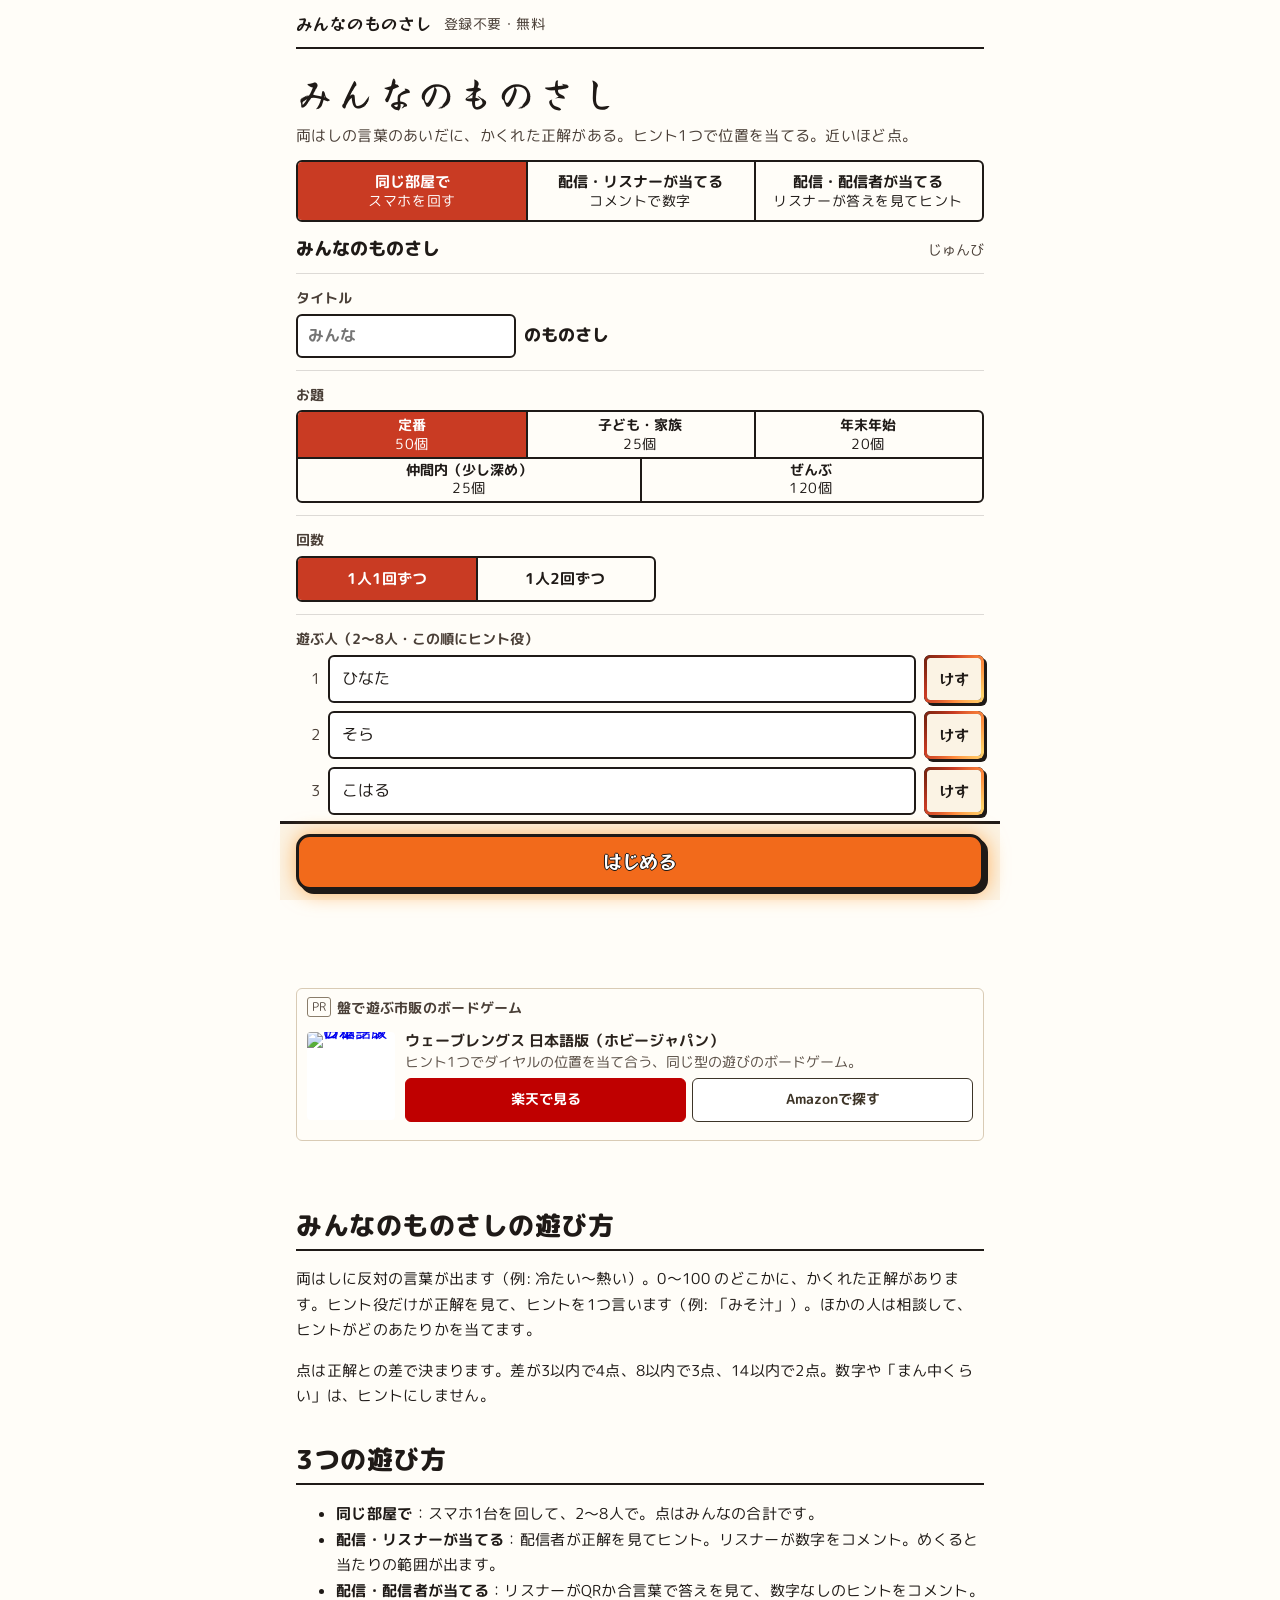
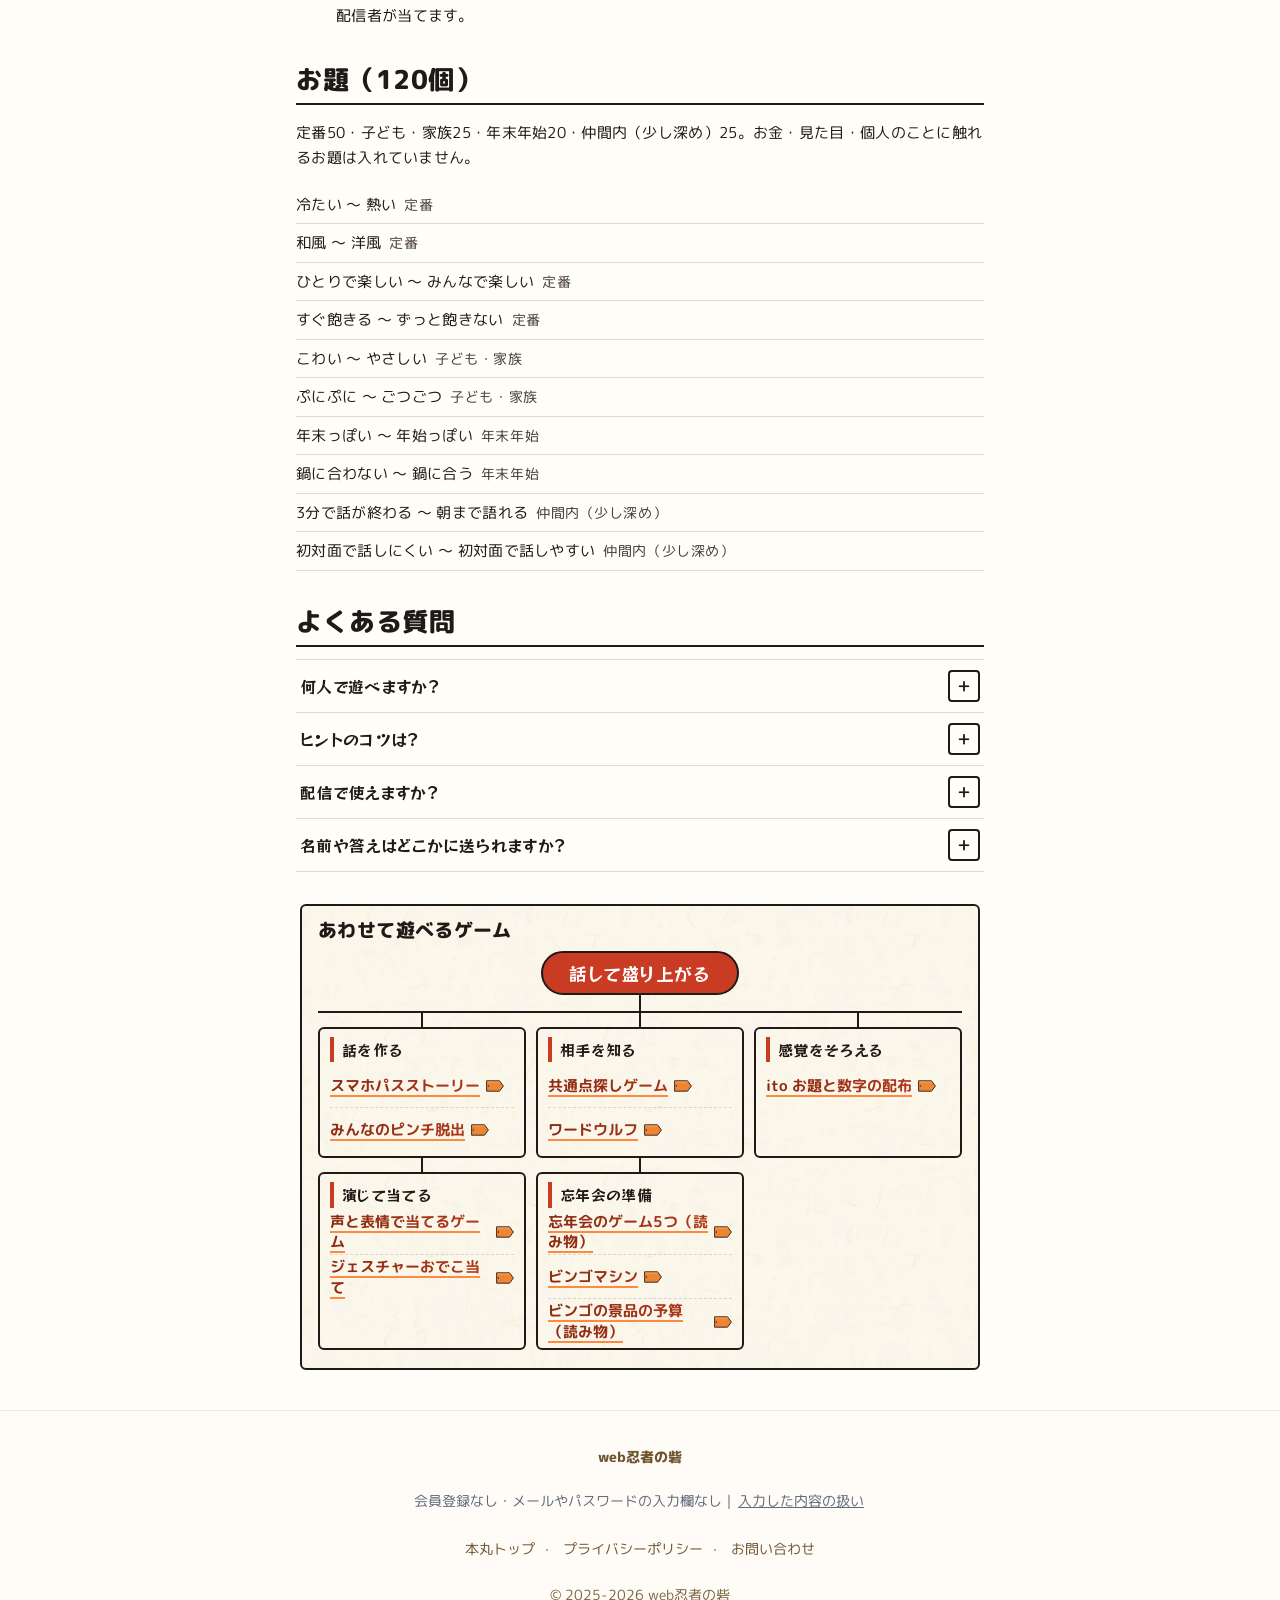
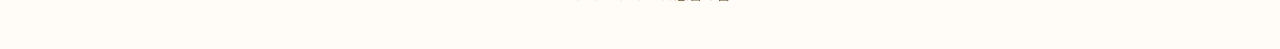
==== commit 719c3ebf: "関連リンクを増やす: 結果の本の下に「次はこれ」3本・下の地図を10本に（忘年会の読み物・ビンゴの景品の読み物へも） 見出しの字が太字フォントの範囲に無ければ足した（足すだけ）。リンク先はすべて本番で" ====
--- a/index.html
+++ b/index.html
@@ -96,7 +96,7 @@
 <link rel="preconnect" href="https://fonts.gstatic.com" crossorigin>
 <link href="https://fonts.googleapis.com/css2?family=M+PLUS+Rounded+1c:wght@400;700;800&display=swap" rel="stylesheet">
 <!-- k-fonts:start -->
-<link href="https://fonts.googleapis.com/css2?family=Yuji+Syuku&family=RocknRoll+One&display=swap&text=-%2F0123456789%3AABOPQRSabeimnotvwz%C2%A9%C2%B7%E2%88%92%E3%80%81%E3%80%82%E3%80%8C%E3%80%8D%E3%80%9C%E3%81%82%E3%81%84%E3%81%86%E3%81%88%E3%81%8A%E3%81%8B%E3%81%8C%E3%81%8D%E3%81%8F%E3%81%91%E3%81%93%E3%81%95%E3%81%97%E3%81%98%E3%81%99%E3%81%9A%E3%81%9B%E3%81%9D%E3%81%9F%E3%81%A0%E3%81%A1%E3%81%A3%E3%81%A4%E3%81%A6%E3%81%A7%E3%81%A8%E3%81%A9%E3%81%AA%E3%81%AB%E3%81%AE%E3%81%AF%E3%81%B0%E3%81%B3%E3%81%B6%E3%81%B8%E3%81%B9%E3%81%BB%E3%81%BE%E3%81%BF%E3%82%80%E3%82%81%E3%82%82%E3%82%84%E3%82%85%E3%82%88%E3%82%89%E3%82%8A%E3%82%8B%E3%82%8C%E3%82%8D%E3%82%8F%E3%82%92%E3%82%93%E3%82%A2%E3%82%A4%E3%82%A6%E3%82%A8%E3%82%AF%E3%82%B2%E3%82%B3%E3%82%B5%E3%82%B7%E3%82%B8%E3%82%B9%E3%82%BD%E3%82%BF%E3%83%81%E3%83%83%E3%83%84%E3%83%88%E3%83%89%E3%83%8A%E3%83%90%E3%83%91%E3%83%92%E3%83%94%E3%83%95%E3%83%96%E3%83%97%E3%83%99%E3%83%9A%E3%83%9B%E3%83%9D%E3%83%9E%E3%83%A0%E3%83%A1%E3%83%A7%E3%83%A9%E3%83%AA%E3%83%AB%E3%83%AC%E3%83%AF%E3%83%B3%E3%83%BB%E3%83%BC%E4%B8%80%E4%B8%8A%E4%B8%8D%E4%B8%A1%E4%B8%AD%E4%B8%B8%E4%BA%88%E4%BA%BA%E4%BB%A5%E4%BB%B2%E4%BB%BB%E4%BD%8D%E4%BD%95%E4%BD%9C%E4%BD%BF%E4%BE%8B%E4%BF%A1%E5%80%8B%E5%85%A5%E5%85%B1%E5%86%85%E5%86%B7%E5%87%BA%E5%88%9D%E5%89%8D%E5%8F%8D%E5%8F%8E%E5%8F%96%E5%8F%B0%E5%90%88%E5%90%8C%E5%90%8D%E5%91%82%E5%91%8A%E5%95%8F%E5%9B%9E%E5%9B%B2%E5%A3%B2%E5%A4%A7%E5%A7%8B%E5%AD%90%E5%AD%97%E5%AE%9A%E5%AE%B6%E5%AF%BE%E5%B0%86%E5%B0%8F%E5%B0%91%E5%B1%8B%E5%B1%B1%E5%B7%AE%E5%B8%83%E5%B9%85%E5%B9%B4%E5%B9%B8%E5%BA%83%E5%BA%A6%E5%BD%93%E5%BD%B9%E5%BE%97%E5%BF%8D%E6%83%B3%E6%84%8F%E6%84%9F%E6%89%8B%E6%8E%A2%E6%95%B0%E6%96%99%E6%96%B0%E6%96%B9%E6%97%8F%E6%9C%80%E6%9C%A8%E6%9C%AB%E6%9C%AC%E6%A0%BC%E6%AD%A3%E6%B1%81%E6%B1%BA%E6%B6%88%E6%B7%B1%E6%B7%B7%E7%82%B9%E7%84%A1%E7%86%B1%E7%89%88%E7%94%BB%E7%95%AA%E7%99%BB%E7%9B%9B%E7%9B%AE%E7%9B%B8%E7%9E%AC%E7%9F%A5%E7%A0%A6%E7%A0%B4%E7%A4%BA%E7%AB%AF%E7%AC%AC%E7%AD%94%E7%AF%84%E7%BD%AE%E8%80%85%E8%84%B1%E8%91%89%E8%A1%A8%E8%A6%81%E8%A6%8B%E8%A6%9A%E8%A7%A3%E8%A7%A6%E8%A8%80%E8%A8%88%E8%A9%B1%E8%AB%87%E8%B2%A9%E8%B3%AA%E8%B6%B3%E8%BE%BC%E8%BF%91%E9%80%81%E9%80%9A%E9%81%8A%E9%81%A9%E9%81%B8%E9%83%A8%E9%85%8D%E9%87%91%E9%8C%B2%E9%96%93%E9%9B%86%E9%9D%92%E9%9D%A2%E9%A0%86%E9%A1%8C%E9%A2%A8%EF%BC%88%EF%BC%89%EF%BC%8B%EF%BC%9A%EF%BC%9F%EF%BD%9C" rel="stylesheet">
+<link href="https://fonts.googleapis.com/css2?family=Yuji+Syuku&family=RocknRoll+One&display=swap&text=-%2F0123456789%3AABOPQRSabeimnotvwz%C2%A9%C2%B7%E2%88%92%E3%80%81%E3%80%82%E3%80%8C%E3%80%8D%E3%80%9C%E3%81%82%E3%81%84%E3%81%86%E3%81%88%E3%81%8A%E3%81%8B%E3%81%8C%E3%81%8D%E3%81%8F%E3%81%91%E3%81%93%E3%81%95%E3%81%97%E3%81%98%E3%81%99%E3%81%9A%E3%81%9B%E3%81%9D%E3%81%9F%E3%81%A0%E3%81%A1%E3%81%A3%E3%81%A4%E3%81%A6%E3%81%A7%E3%81%A8%E3%81%A9%E3%81%AA%E3%81%AB%E3%81%AE%E3%81%AF%E3%81%B0%E3%81%B3%E3%81%B6%E3%81%B8%E3%81%B9%E3%81%BB%E3%81%BE%E3%81%BF%E3%82%80%E3%82%81%E3%82%82%E3%82%84%E3%82%85%E3%82%88%E3%82%89%E3%82%8A%E3%82%8B%E3%82%8C%E3%82%8D%E3%82%8F%E3%82%92%E3%82%93%E3%82%A2%E3%82%A4%E3%82%A6%E3%82%A8%E3%82%AF%E3%82%B2%E3%82%B3%E3%82%B5%E3%82%B7%E3%82%B8%E3%82%B9%E3%82%BD%E3%82%BF%E3%83%81%E3%83%83%E3%83%84%E3%83%88%E3%83%89%E3%83%8A%E3%83%90%E3%83%91%E3%83%92%E3%83%94%E3%83%95%E3%83%96%E3%83%97%E3%83%99%E3%83%9A%E3%83%9B%E3%83%9D%E3%83%9E%E3%83%A0%E3%83%A1%E3%83%A7%E3%83%A9%E3%83%AA%E3%83%AB%E3%83%AC%E3%83%AF%E3%83%B3%E3%83%BB%E3%83%BC%E4%B8%80%E4%B8%8A%E4%B8%8D%E4%B8%A1%E4%B8%AD%E4%B8%B8%E4%BA%88%E4%BA%BA%E4%BB%A5%E4%BB%B2%E4%BB%BB%E4%BC%9A%E4%BD%8D%E4%BD%95%E4%BD%9C%E4%BD%BF%E4%BE%8B%E4%BF%A1%E5%80%8B%E5%82%99%E5%85%A5%E5%85%B1%E5%86%85%E5%86%B7%E5%87%BA%E5%88%9D%E5%89%8D%E5%8F%8D%E5%8F%8E%E5%8F%96%E5%8F%B0%E5%90%88%E5%90%8C%E5%90%8D%E5%91%82%E5%91%8A%E5%95%8F%E5%9B%9E%E5%9B%B2%E5%A3%B2%E5%A4%A7%E5%A7%8B%E5%AD%90%E5%AD%97%E5%AE%9A%E5%AE%B6%E5%AF%BE%E5%B0%86%E5%B0%8F%E5%B0%91%E5%B1%8B%E5%B1%B1%E5%B7%AE%E5%B8%83%E5%B9%85%E5%B9%B4%E5%B9%B8%E5%BA%83%E5%BA%A6%E5%BD%93%E5%BD%B9%E5%BE%97%E5%BF%8D%E5%BF%98%E6%83%B3%E6%84%8F%E6%84%9F%E6%89%8B%E6%8E%A2%E6%95%B0%E6%96%99%E6%96%B0%E6%96%B9%E6%97%8F%E6%9C%80%E6%9C%A8%E6%9C%AB%E6%9C%AC%E6%A0%BC%E6%AC%A1%E6%AD%A3%E6%B1%81%E6%B1%BA%E6%B6%88%E6%B7%B1%E6%B7%B7%E6%BA%96%E6%BC%94%E7%82%B9%E7%84%A1%E7%86%B1%E7%89%88%E7%94%BB%E7%95%AA%E7%99%BB%E7%9B%9B%E7%9B%AE%E7%9B%B8%E7%9E%AC%E7%9F%A5%E7%A0%A6%E7%A0%B4%E7%A4%BA%E7%AB%AF%E7%AC%AC%E7%AD%94%E7%AF%84%E7%BD%AE%E8%80%85%E8%84%B1%E8%91%89%E8%A1%A8%E8%A6%81%E8%A6%8B%E8%A6%9A%E8%A7%A3%E8%A7%A6%E8%A8%80%E8%A8%88%E8%A9%B1%E8%AB%87%E8%B2%A9%E8%B3%AA%E8%B6%B3%E8%BE%BC%E8%BF%91%E9%80%81%E9%80%9A%E9%81%8A%E9%81%A9%E9%81%B8%E9%83%A8%E9%85%8D%E9%87%91%E9%8C%B2%E9%96%93%E9%9B%86%E9%9D%92%E9%9D%A2%E9%A0%86%E9%A1%8C%E9%A2%A8%EF%BC%88%EF%BC%89%EF%BC%8B%EF%BC%9A%EF%BC%9F%EF%BD%9C" rel="stylesheet">
 <!-- k-fonts:end -->
 <link rel="stylesheet" href="/kit/kit.css?v=0da92e0">
 <script src="/js/odai.js"></script>
@@ -418,6 +418,8 @@
           <li><a href="https://www.amazon.co.jp/dp/4938874911?tag=kkp15-22" target="_blank" rel="nofollow sponsored noopener" onclick="if(typeof gtag==='function')gtag('event','aff_amazon_book')"><b>リラックスと集中を一瞬でつくる アイスブレイク ベスト50</b><span>青木将幸</span></a></li>
         </ul>
       </section>
+      <!-- 2026-11-28 使い終わった所に「次はこれ」 -->
+<div class="k-map k-next"><div class="k-map-core"><span>次はこれ</span></div><div class="k-map-b"><div class="k-map-br"><p class="k-map-h">数字で話す</p><a class="k-link" href="https://ito.kkpwebninja.com/">ito お題と数字の配布</a></div><div class="k-map-br"><p class="k-map-h">相手を知る</p><a class="k-link" href="https://kyoutsu.kkpwebninja.com/">共通点探しゲーム</a></div><div class="k-map-br"><p class="k-map-h">忘年会に</p><a class="k-link" href="https://kkpwebninja.com/blog/party/nenmatsu-game">忘年会のゲーム5つ（読み物）</a></div></div></div>
       </div>
     </div>
     <div class="rm-bar">
@@ -508,7 +510,7 @@
 <!-- WEBNINJA_RELATED_APPS -->
 <div class="kkp-rel" style="text-align:left;max-width:680px;margin:2rem auto 0;padding:1rem 1.2rem;background:#fffcf7;border:1px solid #f0e6d2;border-radius:12px;font-family:inherit;">
   <div style="font-weight:800;color:#6e5530;font-size:0.9rem;margin-bottom:0.3rem;">あわせて遊べるゲーム</div>
-  <div class="k-map"><div class="k-map-core"><span>話して盛り上がる</span></div><div class="k-map-b"><div class="k-map-br"><p class="k-map-h">感覚をそろえる</p><a class="k-link" href="https://ito.kkpwebninja.com/">ito お題と数字の配布</a></div><div class="k-map-br"><p class="k-map-h">相手を知る</p><a class="k-link" href="https://kyoutsu.kkpwebninja.com/">共通点探しゲーム</a></div><div class="k-map-br"><p class="k-map-h">話を作る</p><a class="k-link" href="https://pinch.kkpwebninja.com/">みんなのピンチ脱出</a><a class="k-link" href="https://smarpassstory.kkpwebninja.com/">スマホパスストーリー</a></div><div class="k-map-br"><p class="k-map-h">見破る</p><a class="k-link" href="https://wordwolf.kkpwebninja.com/">ワードウルフ</a></div></div></div>
+  <div class="k-map"><div class="k-map-core"><span>話して盛り上がる</span></div><div class="k-map-b"><div class="k-map-br"><p class="k-map-h">話を作る</p><a class="k-link" href="https://smarpassstory.kkpwebninja.com/">スマホパスストーリー</a><a class="k-link" href="https://pinch.kkpwebninja.com/">みんなのピンチ脱出</a></div><div class="k-map-br"><p class="k-map-h">相手を知る</p><a class="k-link" href="https://kyoutsu.kkpwebninja.com/">共通点探しゲーム</a><a class="k-link" href="https://wordwolf.kkpwebninja.com/">ワードウルフ</a></div><div class="k-map-br"><p class="k-map-h">感覚をそろえる</p><a class="k-link" href="https://ito.kkpwebninja.com/">ito お題と数字の配布</a></div><div class="k-map-br"><p class="k-map-h">演じて当てる</p><a class="k-link" href="https://haa.kkpwebninja.com/">声と表情で当てるゲーム</a><a class="k-link" href="https://gesture.kkpwebninja.com/">ジェスチャーおでこ当て</a></div><div class="k-map-br"><p class="k-map-h">忘年会の準備</p><a class="k-link" href="https://kkpwebninja.com/blog/party/nenmatsu-game">忘年会のゲーム5つ（読み物）</a><a class="k-link" href="https://bingomachine.kkpwebninja.com/">ビンゴマシン</a><a class="k-link" href="https://kkpwebninja.com/blog/party/bingo-keihin">ビンゴの景品の予算（読み物）</a></div></div></div>
 </div>
   </article>
 </div>
